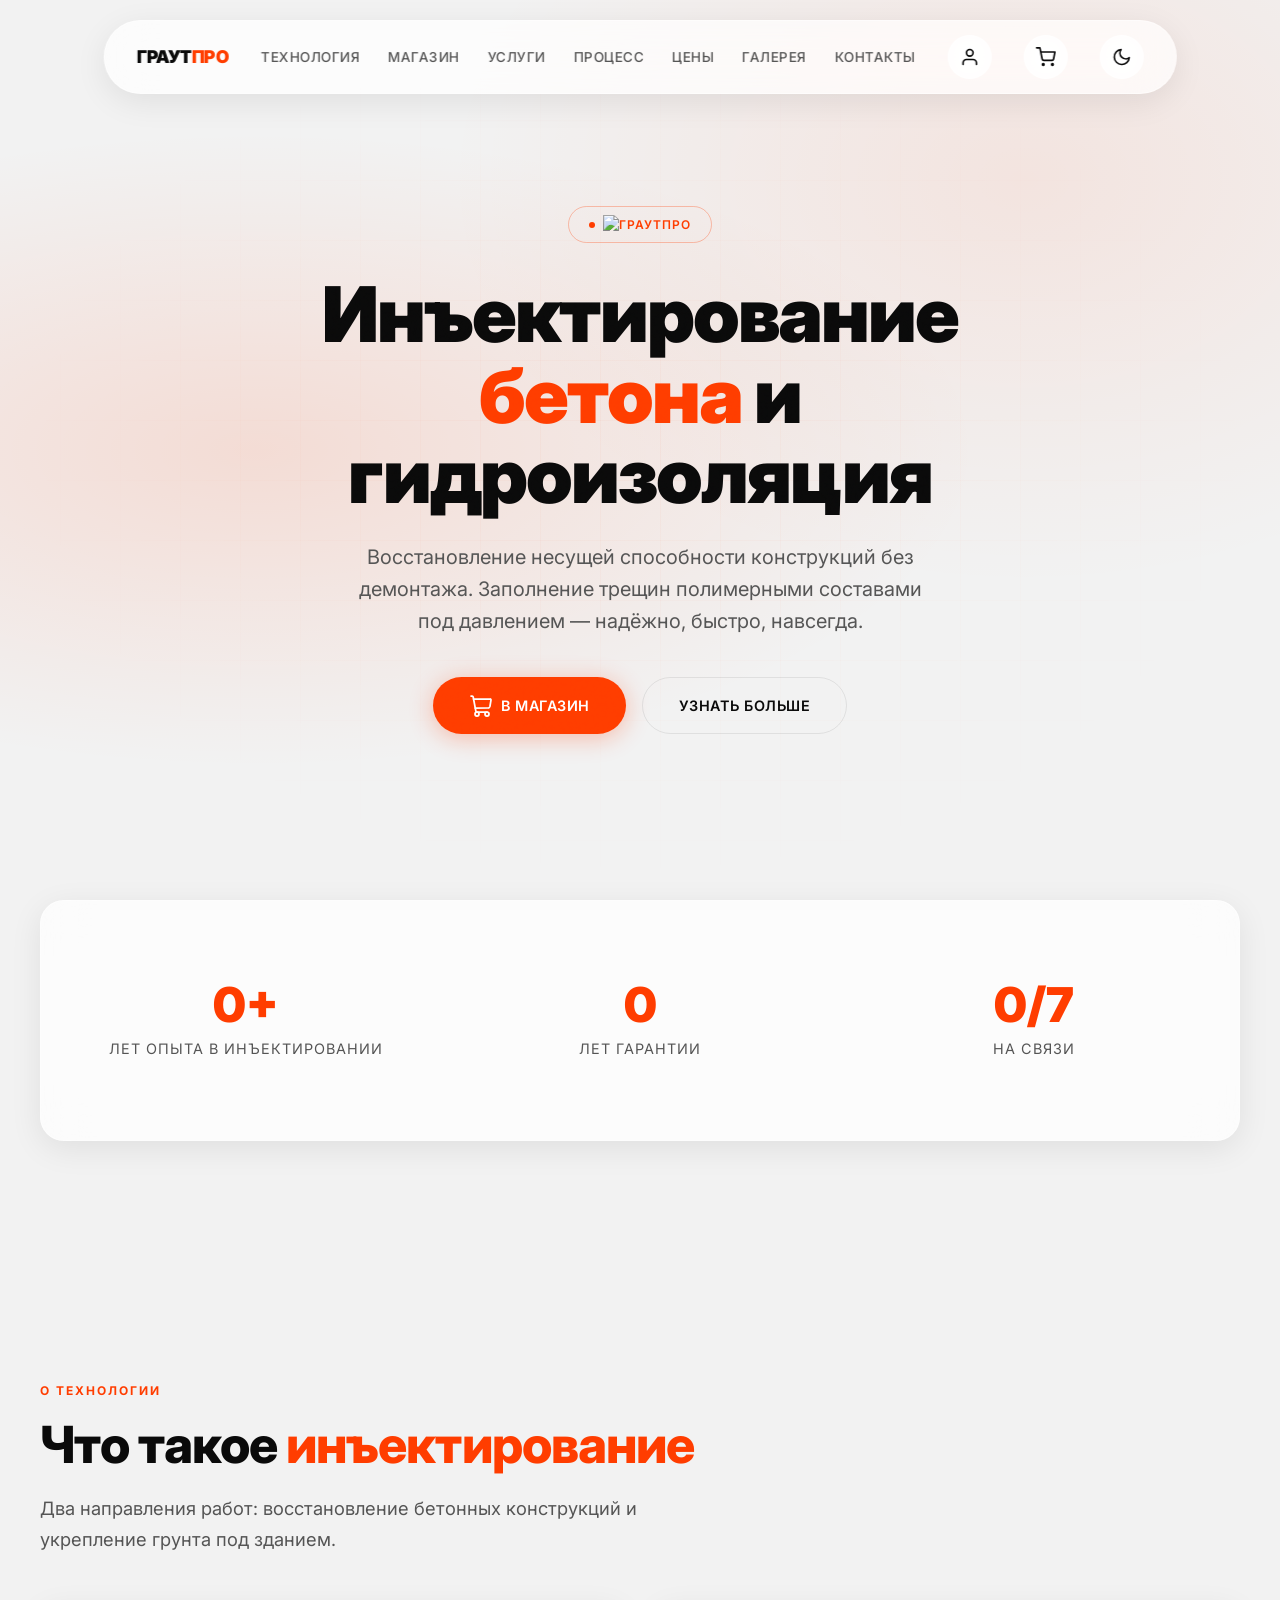
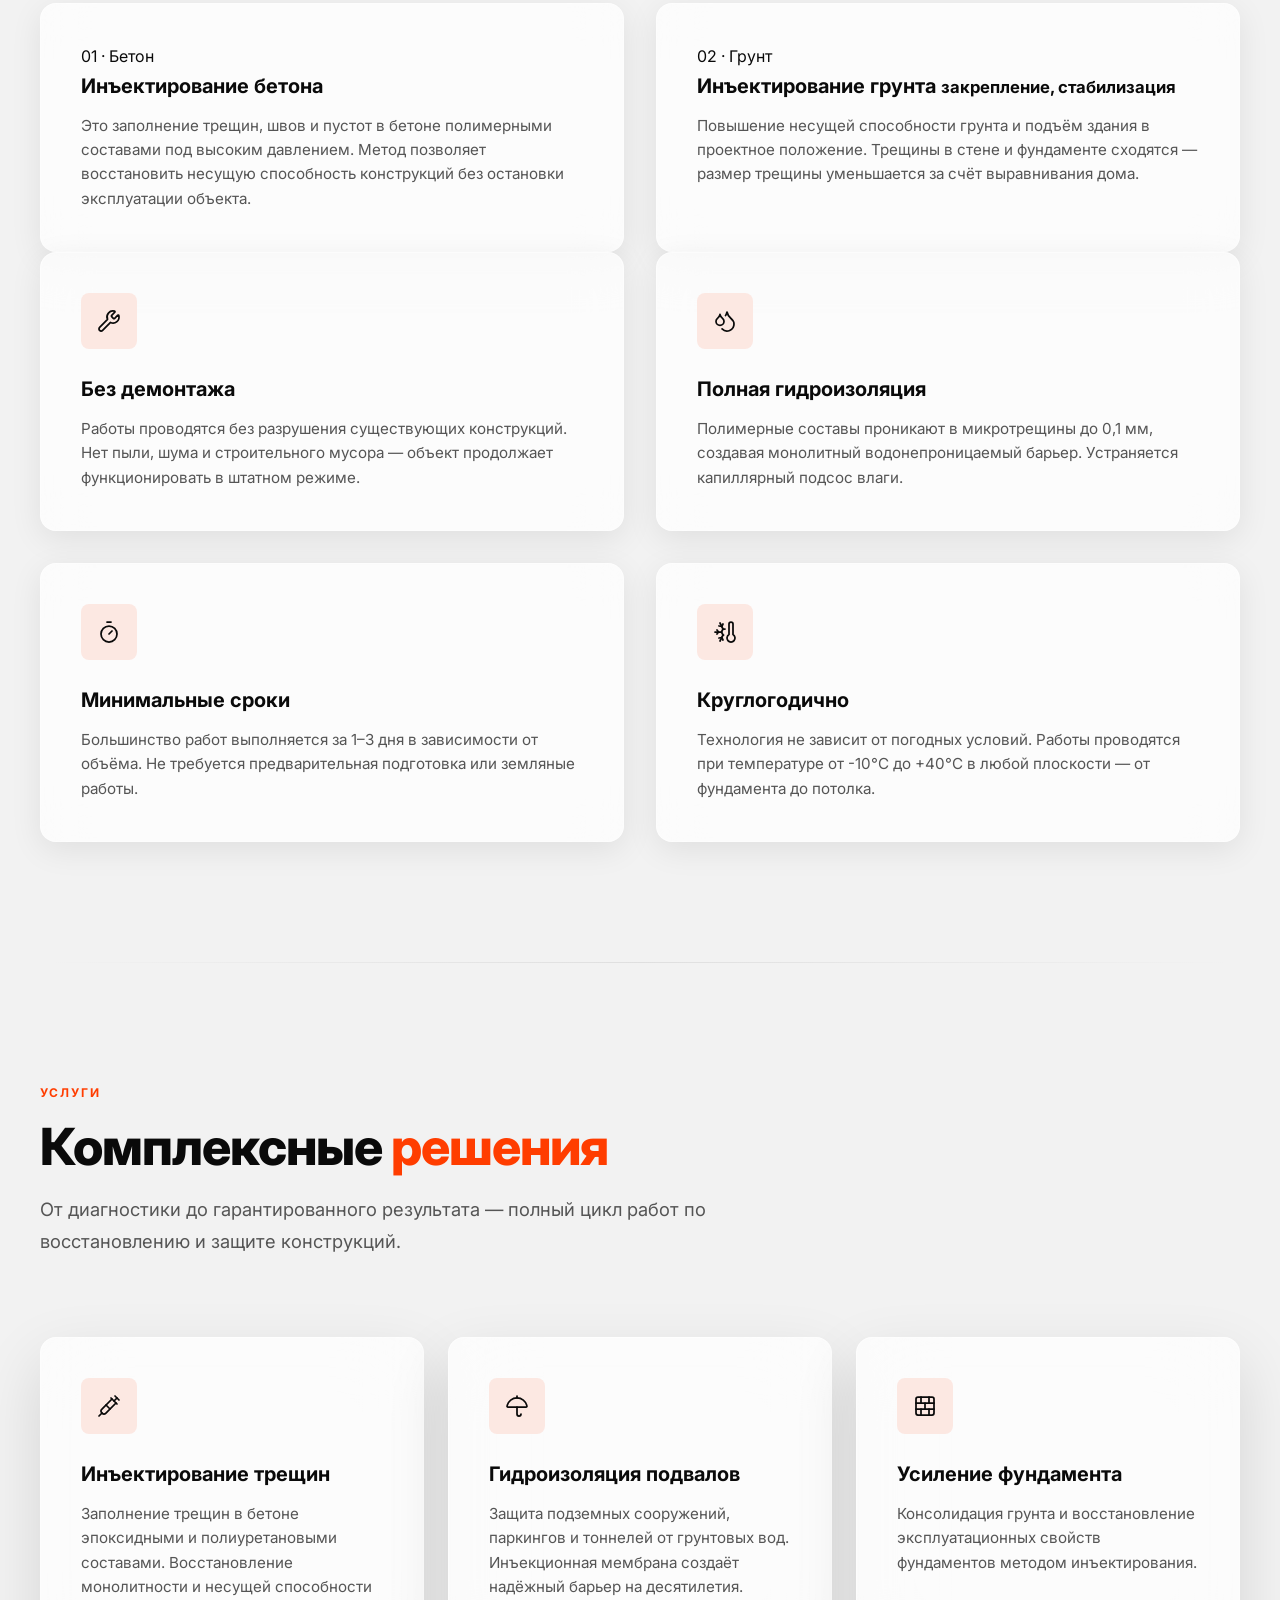
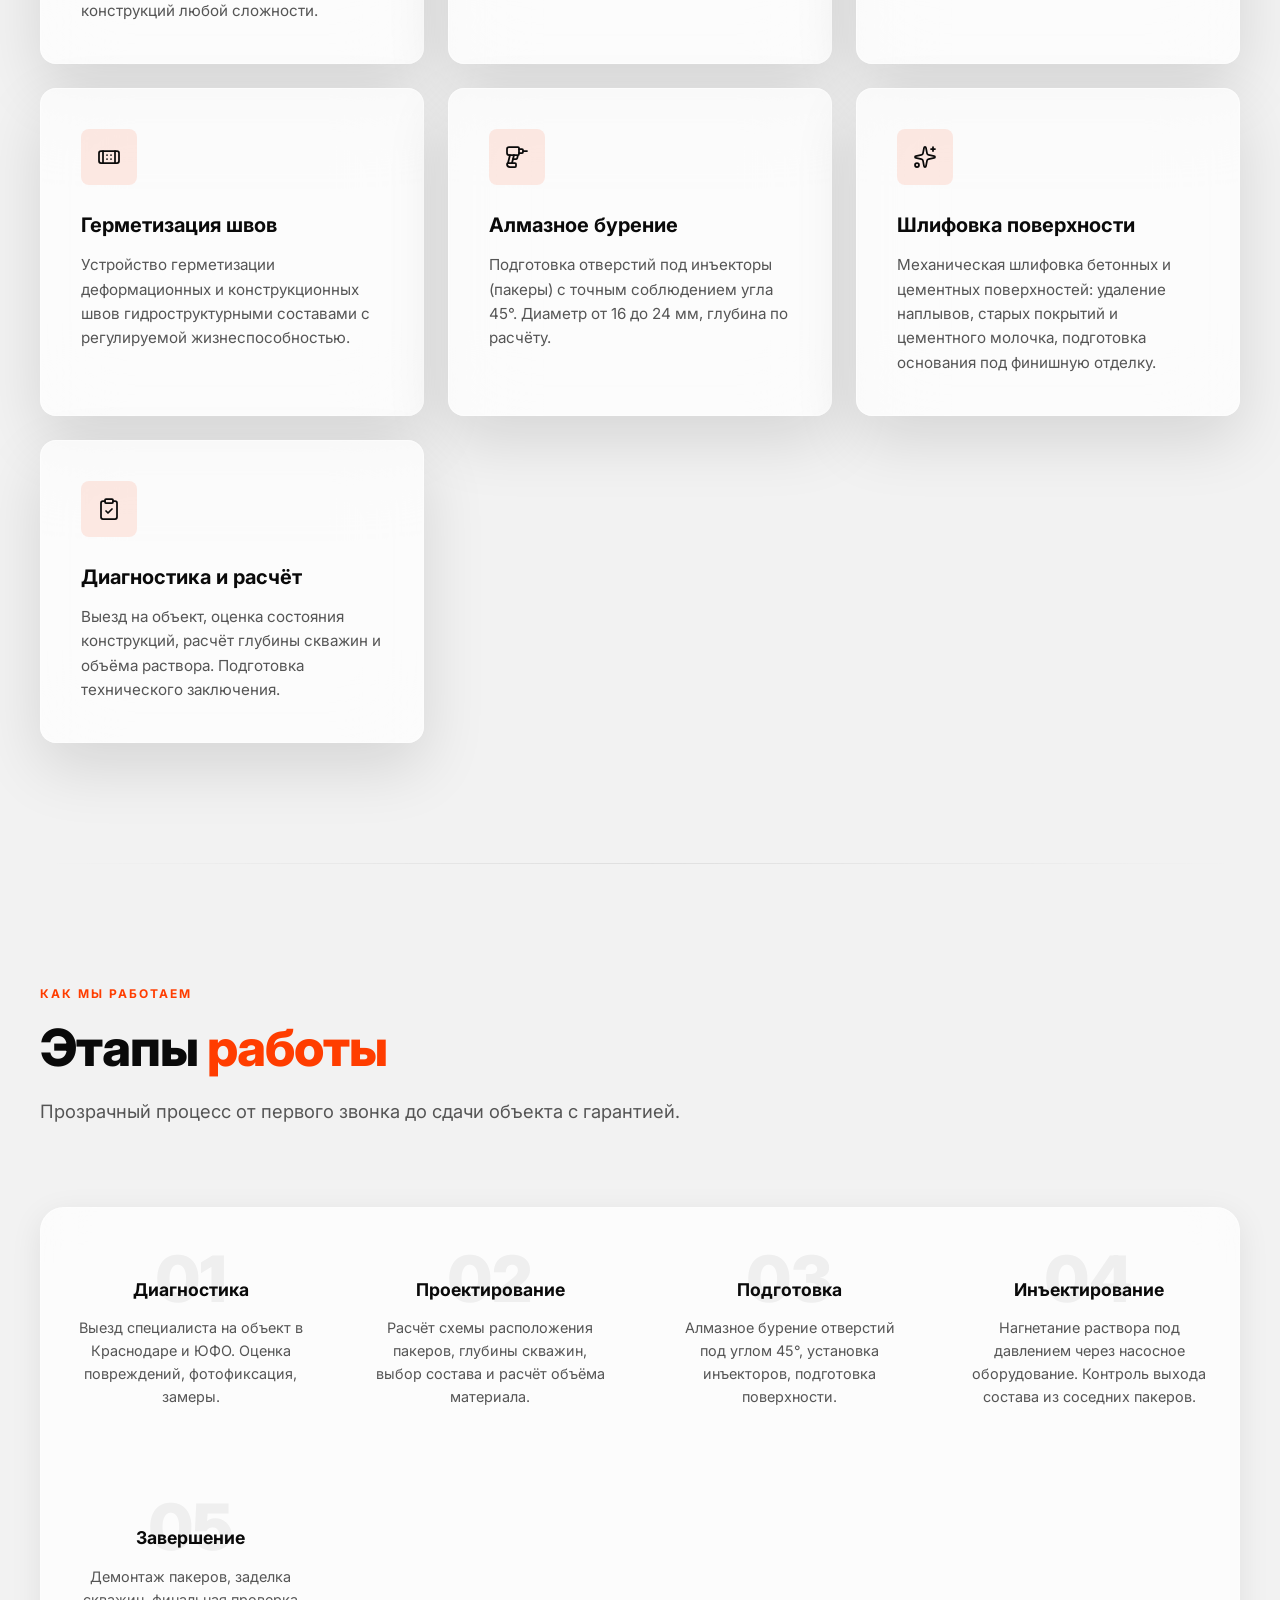
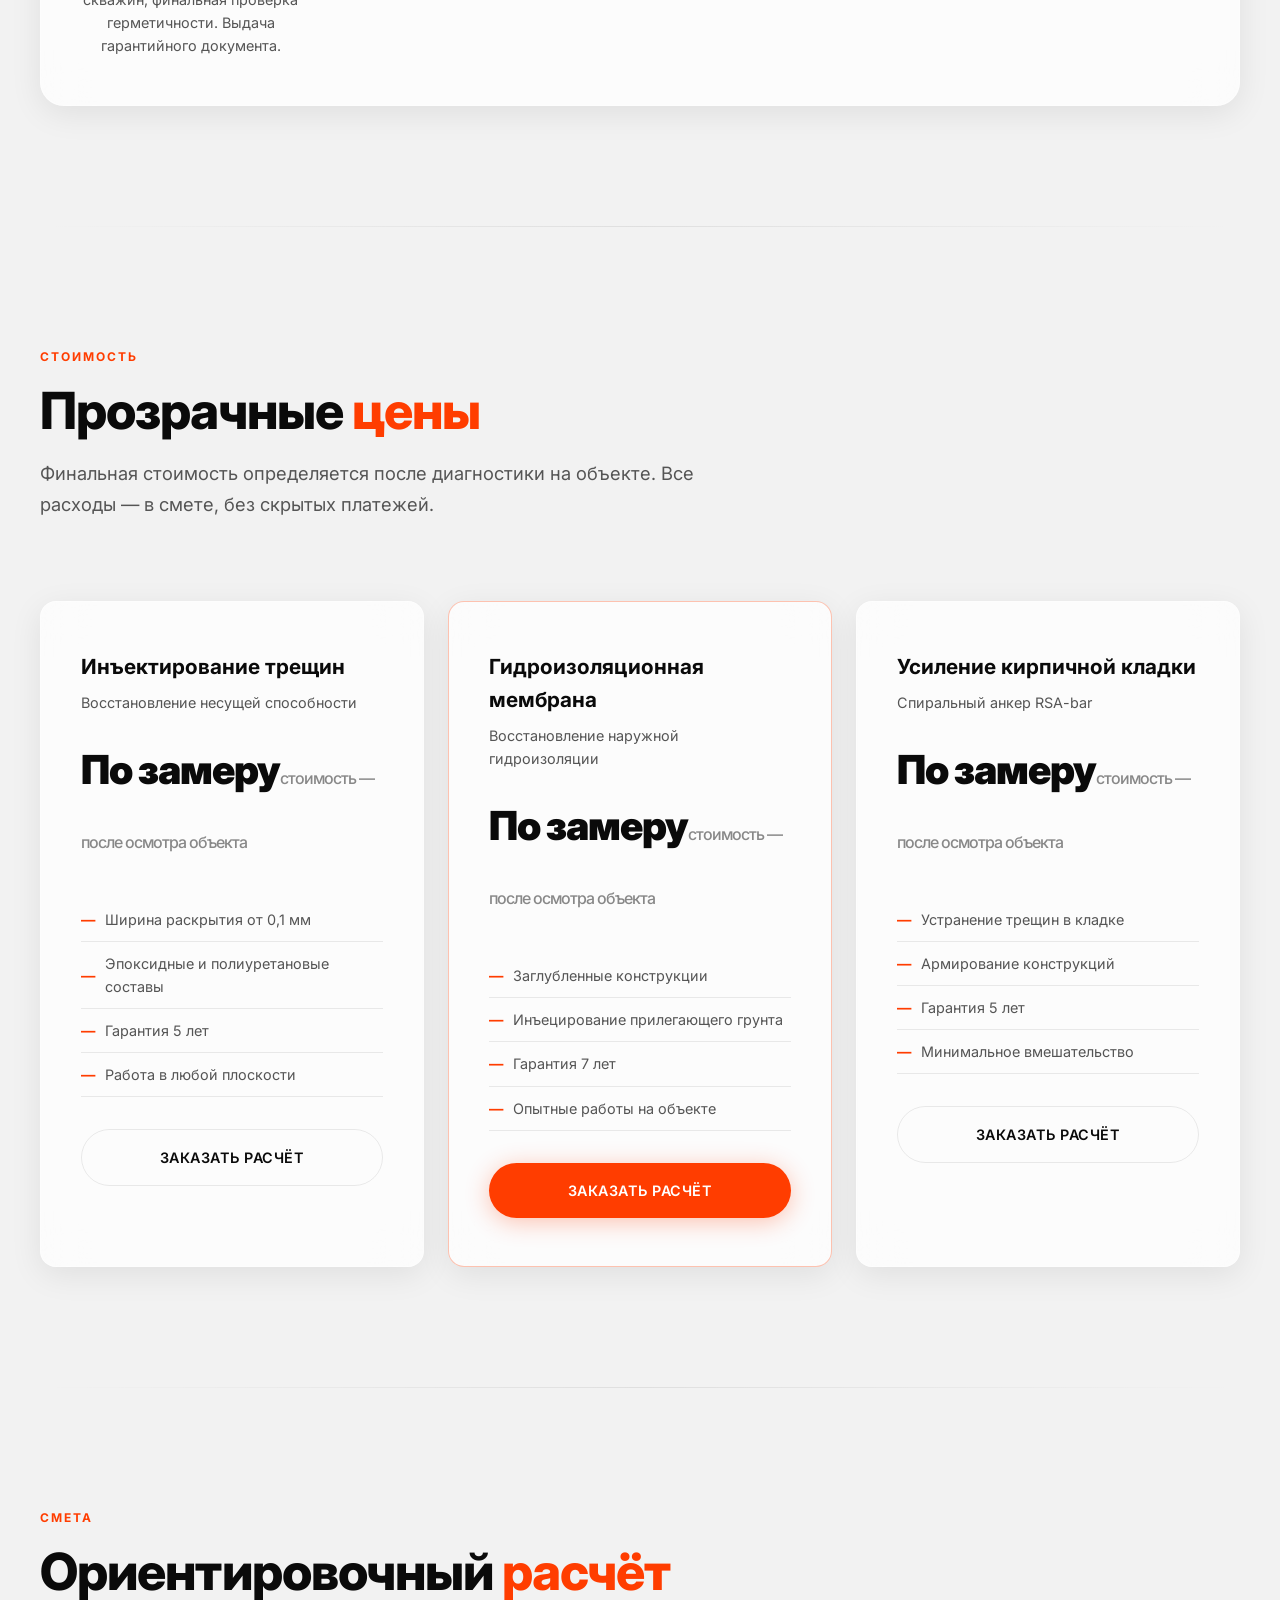
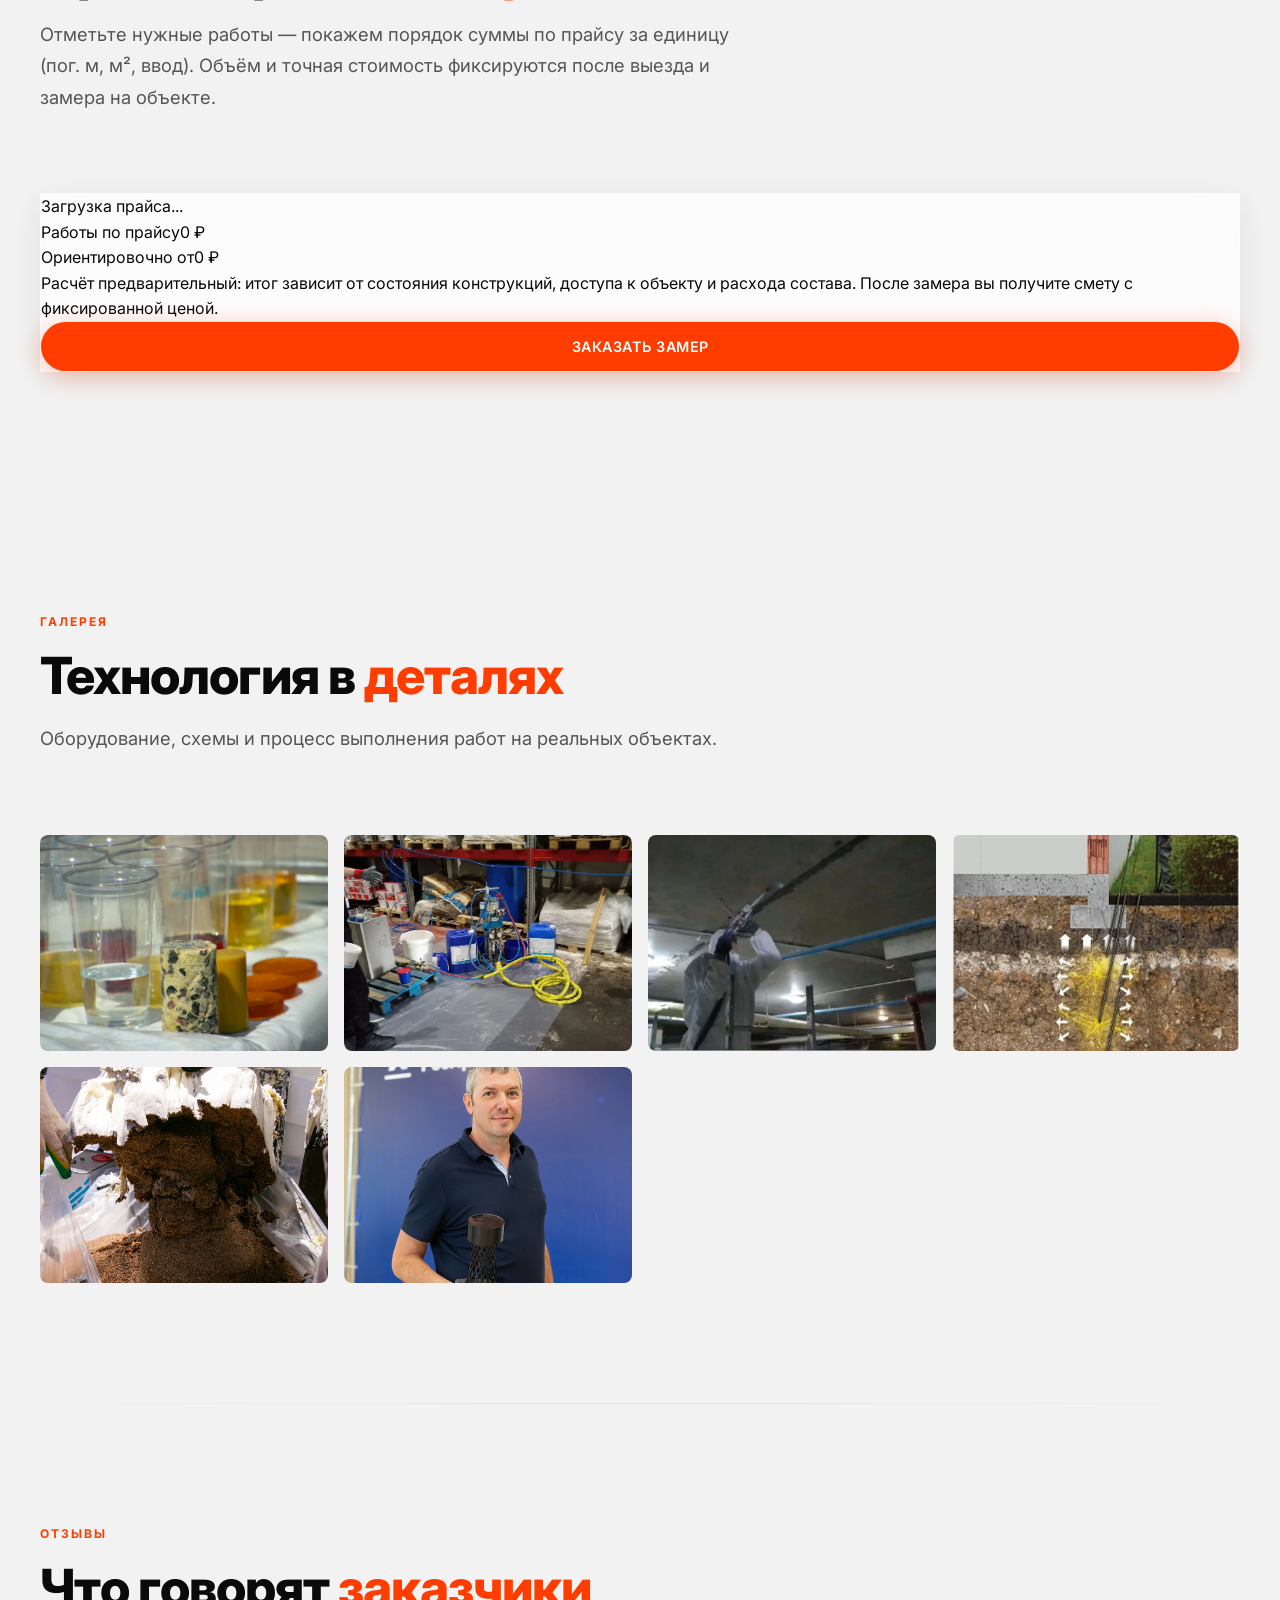
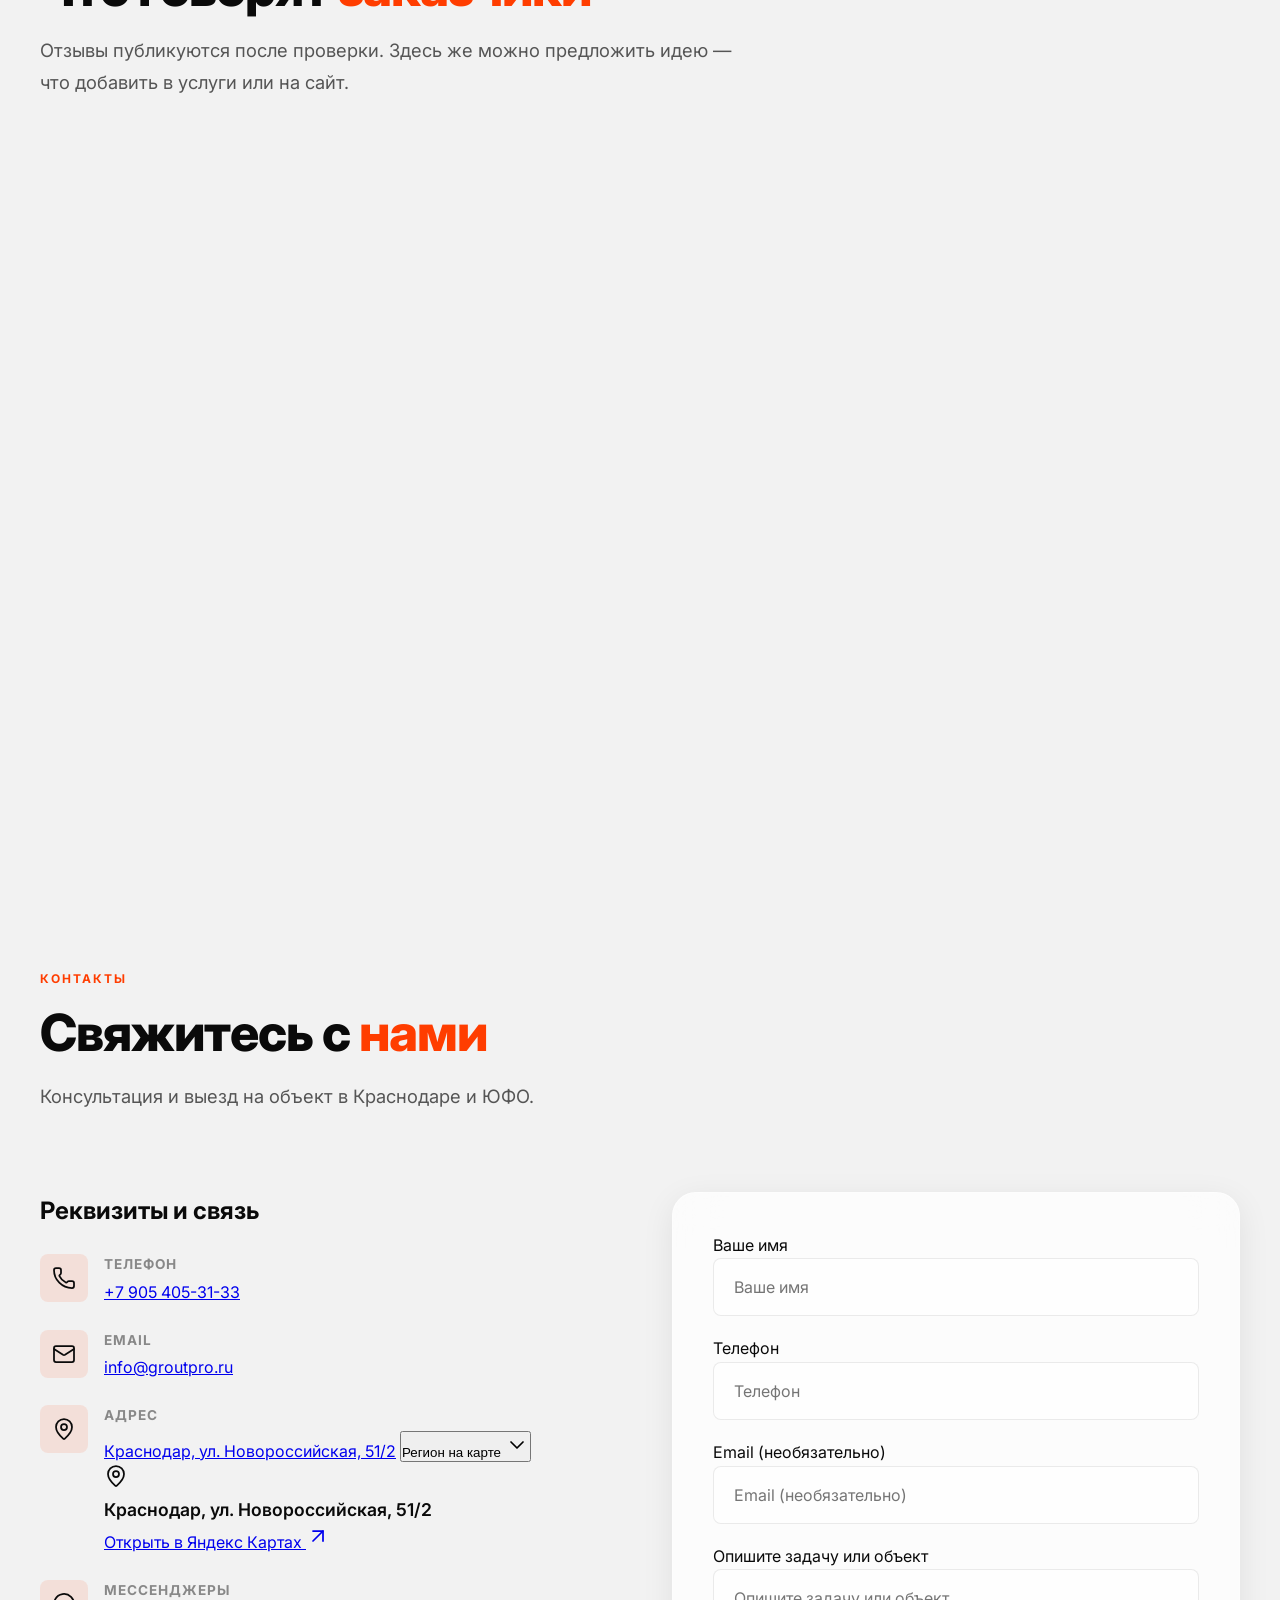
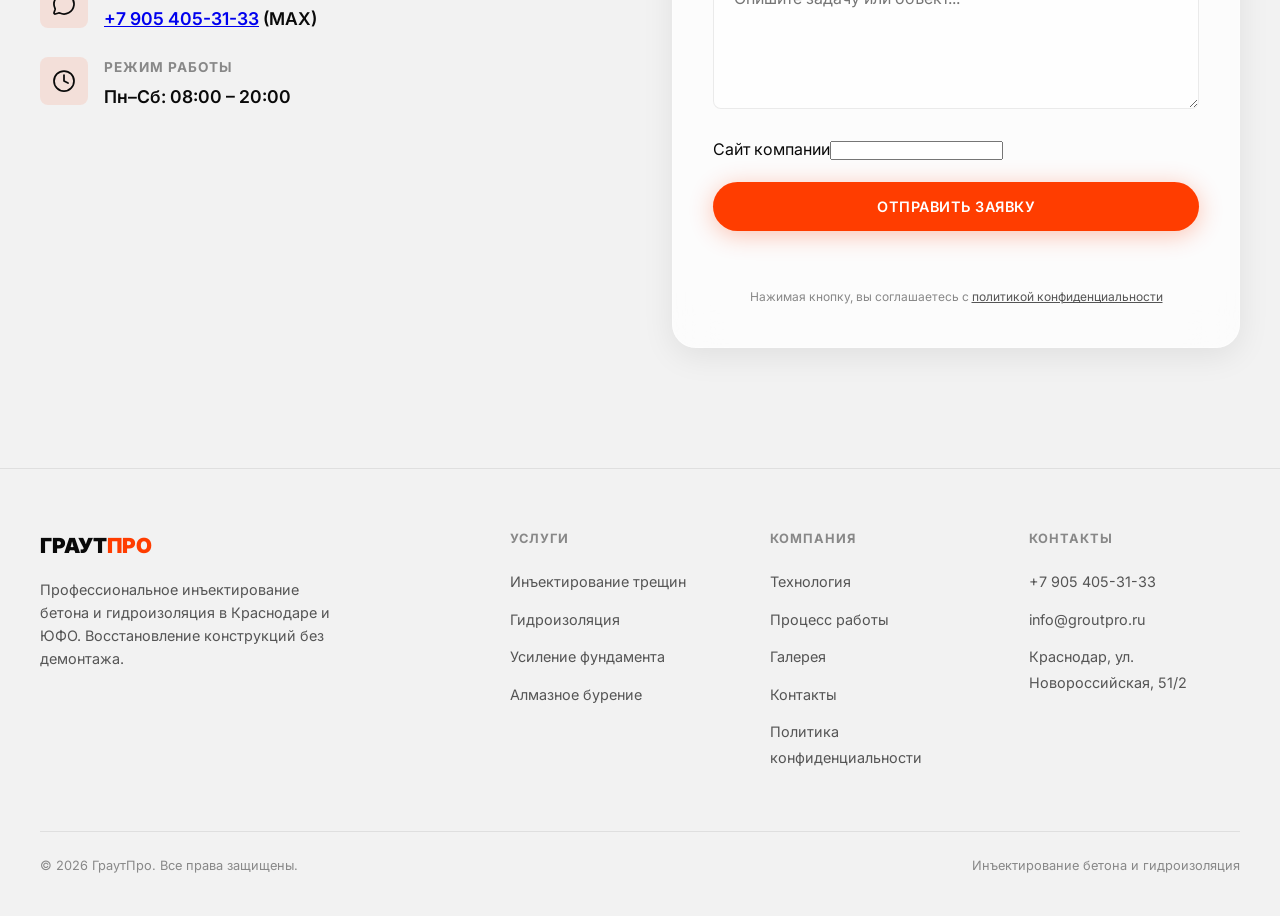
==== frontend/index.html @ 097bfa38 "Head публичных страниц: шрифт через <link>, theme-color, canonical товара - Google Fonts: вместо @im" ====
<!DOCTYPE html>
<html lang="ru" data-theme="light">

<head>
  <meta charset="UTF-8">
  <meta name="darkreader-lock">
  <script>try { document.documentElement.setAttribute('data-theme', localStorage.getItem('groutpro-theme') || (matchMedia('(prefers-color-scheme: dark)').matches ? 'dark' : 'light')) } catch (e) { }</script>
  <meta name="viewport" content="width=device-width, initial-scale=1.0">
  <title>ГраутПро — Инъектирование бетона и гидроизоляция в Краснодаре</title>
  <meta name="description"
    content="Профессиональное инъектирование трещин, гидроизоляция и восстановление бетонных конструкций в Краснодаре и ЮФО.">
  <link rel="preconnect" href="https://fonts.googleapis.com">
  <link rel="preconnect" href="https://fonts.gstatic.com" crossorigin>
  <link rel="stylesheet" href="https://fonts.googleapis.com/css2?family=Inter:wght@400;500;600;700;800;900&display=swap">
  <link rel="canonical" href="https://serious-company.ru/">
  <link rel="icon" href="/favicon.svg" type="image/svg+xml">
  <meta name="theme-color" content="#F2F2F2" media="(prefers-color-scheme: light)">
  <meta name="theme-color" content="#050505" media="(prefers-color-scheme: dark)">
  <meta property="og:type" content="website">
  <meta property="og:site_name" content="ГраутПро">
  <meta property="og:locale" content="ru_RU">
  <meta property="og:title" content="ГраутПро — инъектирование бетона и гидроизоляция">
  <meta property="og:description" content="Инъектирование бетона, гидроизоляция и стабилизация грунта в Краснодаре и ЮФО.">
  <meta property="og:url" content="https://serious-company.ru/">
  <meta property="og:image" content="https://serious-company.ru/images/gallery-soil-diagram.jpg">
  <meta name="twitter:card" content="summary_large_image">
  <meta name="twitter:title" content="ГраутПро — инъектирование бетона и гидроизоляция">
  <meta name="twitter:description" content="Инъектирование бетона, гидроизоляция и стабилизация грунта в Краснодаре и ЮФО.">
  <meta name="twitter:image" content="https://serious-company.ru/images/gallery-soil-diagram.jpg">
  <link rel="stylesheet" href="/css/style.css">
  <!-- Icons: Lucide (ISC License) https://lucide.dev -->
  <script type="application/ld+json">
  {
    "@context": "https://schema.org",
    "@type": "LocalBusiness",
    "name": "ГраутПро",
    "description": "Инъектирование бетона, гидроизоляция и стабилизация (закрепление) грунта. Восстановление конструкций без демонтажа.",
    "url": "https://serious-company.ru",
    "telephone": "+79054053133",
    "address": {
      "@type": "PostalAddress",
      "addressLocality": "Краснодар",
      "streetAddress": "улица Новороссийская, 51/2",
      "addressCountry": "RU"
    },
    "image": "https://serious-company.ru/images/gallery-soil-diagram.webp",
    "areaServed": [{ "@type": "AdministrativeArea", "name": "Южный федеральный округ" }, { "@type": "City", "name": "Краснодар" }],
    "knowsAbout": ["инъектирование бетона", "гидроизоляция", "стабилизация грунта", "усиление фундамента"]
  }
  </script>
</head>

<body>

  <!-- Navigation -->
  <nav class="nav glass">
    <a href="/" class="nav-logo">
      Граут<span>Про</span>
    </a>
    <ul class="nav-links">
      <li><a href="/#about">Технология</a></li>
      <li><a href="/shop">Магазин</a></li>
      <li><a href="/#services">Услуги</a></li>
      <li><a href="/#process">Процесс</a></li>
      <li><a href="/#pricing">Цены</a></li>
      <li><a href="/#gallery">Галерея</a></li>
      <li><a href="/#contact">Контакты</a></li>
    </ul>
    <a href="/account" class="theme-toggle nav-account-link" aria-label="Профиль">
      <svg width="20" height="20" viewBox="0 0 24 24" fill="none" stroke="currentColor" stroke-width="2"
        stroke-linecap="round" stroke-linejoin="round">
        <path d="M20 21v-2a4 4 0 0 0-4-4H8a4 4 0 0 0-4 4v2" />
        <circle cx="12" cy="7" r="4" />
      </svg>
    </a>
    <a href="/cart" class="theme-toggle nav-cart-link" aria-label="Корзина">
      <svg width="20" height="20" viewBox="0 0 24 24" fill="none" stroke="currentColor" stroke-width="2"
        stroke-linecap="round" stroke-linejoin="round">
        <circle cx="9" cy="21" r="1" />
        <circle cx="20" cy="21" r="1" />
        <path d="M1 1h4l2.68 13.39a2 2 0 0 0 2 1.61h9.72a2 2 0 0 0 2-1.61L23 6H6" />
      </svg>
    </a>
    <button class="theme-toggle" id="themeToggle" aria-label="Переключить тему">
      <svg width="20" height="20" viewBox="0 0 24 24" fill="none" stroke="currentColor" stroke-width="2"
        stroke-linecap="round" stroke-linejoin="round">
        <path d="M21 12.79A9 9 0 1 1 11.21 3 7 7 0 0 0 21 12.79z" />
      </svg>
    </button>
    <div class="menu-btn" id="menuBtn">
      <span></span><span></span><span></span>
    </div>
  </nav>

  <!-- Mobile Menu -->
  <div class="mobile-menu" id="mobileMenu">
    <a href="#about">Технология</a>
    <a href="/shop">Магазин</a>
    <a href="#services">Услуги</a>
    <a href="#process">Процесс</a>
    <a href="#pricing">Цены</a>
    <a href="#gallery">Галерея</a>
    <a href="#reviews">Отзывы</a>
    <a href="#contact">Контакты</a>
    <a href="/account">Профиль</a>
    <a href="/cart"><svg class="icon icon-inline" aria-hidden="true" focusable="false"
        xmlns="http://www.w3.org/2000/svg" width="24" height="24" viewBox="0 0 24 24" fill="none" stroke="currentColor"
        stroke-width="1.75" stroke-linecap="round" stroke-linejoin="round">
        <path d="m2.05 2.05 1.099-.028a1 1 0 0 1 1.008.815l2.69 14.347A1 1 0 0 0 7.83 18H18" />
        <path d="M4.563 5h16.435a1 1 0 0 1 .981 1.204l-1.026 6.226A2 2 0 0 1 18.962 14H6.25" />
        <circle cx="18" cy="20" r="2" />
        <circle cx="8" cy="20" r="2" />
      </svg>Корзина</a>
  </div>

  <!-- Hero -->
  <section class="hero">
    <div class="hero-bg"></div>
    <div class="hero-grid"></div>
    <div class="hero-content">
      <div class="hero-tag hero-tag--logo">
        <img src="/images/logo.webp" alt="ГраутПро" class="hero-tag-logo">
      </div>
      <h1>Инъектирование <span class="accent">бетона</span> и гидроизоляция</h1>
      <p>Восстановление несущей способности конструкций без демонтажа. Заполнение трещин полимерными составами под
        давлением — надёжно, быстро, навсегда.</p>
      <div class="hero-buttons">
        <a href="/shop" class="btn btn-primary"><svg class="icon icon-inline" aria-hidden="true" focusable="false"
            xmlns="http://www.w3.org/2000/svg" width="24" height="24" viewBox="0 0 24 24" fill="none"
            stroke="currentColor" stroke-width="1.75" stroke-linecap="round" stroke-linejoin="round">
            <path d="m2.05 2.05 1.099-.028a1 1 0 0 1 1.008.815l2.69 14.347A1 1 0 0 0 7.83 18H18" />
            <path d="M4.563 5h16.435a1 1 0 0 1 .981 1.204l-1.026 6.226A2 2 0 0 1 18.962 14H6.25" />
            <circle cx="18" cy="20" r="2" />
            <circle cx="8" cy="20" r="2" />
          </svg>В магазин</a>
        <a href="#about" class="btn btn-secondary">Узнать больше</a>
      </div>
    </div>
  </section>

  <!-- Stats -->
  <section class="section" style="padding-top: 0;">
    <div class="container">
      <div class="stats-grid glass" style="border-radius: 24px; padding: 48px 24px;">
        <div class="stat-item reveal">
          <div class="stat-number" data-count="5" data-suffix="+">0+</div>
          <div class="stat-label">лет опыта в инъектировании</div>
        </div>
        <div class="stat-item reveal">
          <div class="stat-number" data-count="5" data-suffix="">0</div>
          <div class="stat-label">лет гарантии</div>
        </div>
        <div class="stat-item reveal">
          <div class="stat-number" data-count="24" data-suffix="/7">0/7</div>
          <div class="stat-label">на связи</div>
        </div>
      </div>
    </div>
  </section>

  <!-- About -->
  <section class="section" id="about">
    <div class="container">
      <div class="section-header reveal" style="margin-bottom: 48px;">
        <div class="section-label">О технологии</div>
        <h2>Что такое <span style="color: var(--accent);">инъектирование</span></h2>
        <p class="lead">Два направления работ: восстановление бетонных конструкций и укрепление грунта под зданием.</p>
      </div>
      <div class="grid-2 tech-grid">
        <article class="card glass tech-card reveal">
          <div class="tech-card-tag">01 · Бетон</div>
          <h3>Инъектирование <span>бетона</span></h3>
          <p>Это заполнение трещин, швов и пустот в бетоне полимерными составами под высоким давлением. Метод позволяет
            восстановить несущую способность конструкций без остановки эксплуатации объекта.</p>
        </article>
        <article class="card glass tech-card reveal">
          <div class="tech-card-tag">02 · Грунт</div>
          <h3>Инъектирование <span>грунта</span> <small>закрепление, стабилизация</small></h3>
          <p>Повышение несущей способности грунта и подъём здания в проектное положение. Трещины в стене и фундаменте
            сходятся — размер трещины уменьшается за счёт выравнивания дома.</p>
        </article>
      </div>
      <div class="grid-2">
        <div class="card glass reveal">
          <div class="card-icon"><svg class="icon" aria-hidden="true" focusable="false"
              xmlns="http://www.w3.org/2000/svg" width="24" height="24" viewBox="0 0 24 24" fill="none"
              stroke="currentColor" stroke-width="1.75" stroke-linecap="round" stroke-linejoin="round">
              <path
                d="M14.7 6.3a1 1 0 0 0 0 1.4l1.6 1.6a1 1 0 0 0 1.4 0l3.106-3.105c.32-.322.863-.22.983.218a6 6 0 0 1-8.259 7.057l-7.91 7.91a1 1 0 0 1-2.999-3l7.91-7.91a6 6 0 0 1 7.057-8.259c.438.12.54.662.219.984z" />
            </svg></div>
          <h3>Без демонтажа</h3>
          <p>Работы проводятся без разрушения существующих конструкций. Нет пыли, шума и строительного мусора — объект
            продолжает функционировать в штатном режиме.</p>
        </div>
        <div class="card glass reveal">
          <div class="card-icon"><svg class="icon" aria-hidden="true" focusable="false"
              xmlns="http://www.w3.org/2000/svg" width="24" height="24" viewBox="0 0 24 24" fill="none"
              stroke="currentColor" stroke-width="1.75" stroke-linecap="round" stroke-linejoin="round">
              <path
                d="M7 16.3c2.2 0 4-1.83 4-4.05 0-1.16-.57-2.26-1.71-3.19S7.29 6.75 7 5.3c-.29 1.45-1.14 2.84-2.29 3.76S3 11.1 3 12.25c0 2.22 1.8 4.05 4 4.05z" />
              <path
                d="M12.56 6.6A10.97 10.97 0 0 0 14 3.02c.5 2.5 2 4.9 4 6.5s3 3.5 3 5.5a6.98 6.98 0 0 1-11.91 4.97" />
            </svg></div>
          <h3>Полная гидроизоляция</h3>
          <p>Полимерные составы проникают в микротрещины до 0,1 мм, создавая монолитный водонепроницаемый барьер.
            Устраняется капиллярный подсос влаги.</p>
        </div>
        <div class="card glass reveal">
          <div class="card-icon"><svg class="icon" aria-hidden="true" focusable="false"
              xmlns="http://www.w3.org/2000/svg" width="24" height="24" viewBox="0 0 24 24" fill="none"
              stroke="currentColor" stroke-width="1.75" stroke-linecap="round" stroke-linejoin="round">
              <line x1="10" x2="14" y1="2" y2="2" />
              <line x1="12" x2="15" y1="14" y2="11" />
              <circle cx="12" cy="14" r="8" />
            </svg></div>
          <h3>Минимальные сроки</h3>
          <p>Большинство работ выполняется за 1–3 дня в зависимости от объёма. Не требуется предварительная подготовка
            или земляные работы.</p>
        </div>
        <div class="card glass reveal">
          <div class="card-icon"><svg class="icon" aria-hidden="true" focusable="false"
              xmlns="http://www.w3.org/2000/svg" width="24" height="24" viewBox="0 0 24 24" fill="none"
              stroke="currentColor" stroke-width="1.75" stroke-linecap="round" stroke-linejoin="round">
              <path d="m10 20-1.25-2.5L6 18" />
              <path d="M10 4 8.75 6.5 6 6" />
              <path d="M10.585 15H10" />
              <path d="M2 12h6.5L10 9" />
              <path d="M20 14.54a4 4 0 1 1-4 0V4a2 2 0 0 1 4 0z" />
              <path d="m4 10 1.5 2L4 14" />
              <path d="m7 21 3-6-1.5-3" />
              <path d="m7 3 3 6h2" />
            </svg></div>
          <h3>Круглогодично</h3>
          <p>Технология не зависит от погодных условий. Работы проводятся при температуре от -10°C до +40°C в любой
            плоскости — от фундамента до потолка.</p>
        </div>
      </div>
    </div>
  </section>

  <div class="divider"></div>

  <!-- Services -->
  <section class="section" id="services">
    <div class="container">
      <div class="section-header reveal">
        <div class="section-label">Услуги</div>
        <h2>Комплексные <span style="color: var(--accent);">решения</span></h2>
        <p class="lead">От диагностики до гарантированного результата — полный цикл работ по восстановлению и защите
          конструкций.</p>
      </div>
      <div class="grid-3">
        <div class="card glass-strong reveal">
          <div class="card-icon"><svg class="icon" aria-hidden="true" focusable="false"
              xmlns="http://www.w3.org/2000/svg" width="24" height="24" viewBox="0 0 24 24" fill="none"
              stroke="currentColor" stroke-width="1.75" stroke-linecap="round" stroke-linejoin="round">
              <path d="m18 2 4 4" />
              <path d="m17 7 3-3" />
              <path d="M19 9 8.7 19.3c-1 1-2.5 1-3.4 0l-.6-.6c-1-1-1-2.5 0-3.4L15 5" />
              <path d="m9 11 4 4" />
              <path d="m5 19-3 3" />
              <path d="m14 4 6 6" />
            </svg></div>
          <h3>Инъектирование трещин</h3>
          <p>Заполнение трещин в бетоне эпоксидными и полиуретановыми составами. Восстановление монолитности и несущей
            способности конструкций любой сложности.</p>
        </div>
        <div class="card glass-strong reveal">
          <div class="card-icon"><svg class="icon" aria-hidden="true" focusable="false"
              xmlns="http://www.w3.org/2000/svg" width="24" height="24" viewBox="0 0 24 24" fill="none"
              stroke="currentColor" stroke-width="1.75" stroke-linecap="round" stroke-linejoin="round">
              <path d="M12 13v7a2 2 0 0 0 4 0" />
              <path d="M12 2v2" />
              <path d="M20.992 13a1 1 0 0 0 .97-1.274 10.284 10.284 0 0 0-19.923 0A1 1 0 0 0 3 13z" />
            </svg></div>
          <h3>Гидроизоляция подвалов</h3>
          <p>Защита подземных сооружений, паркингов и тоннелей от грунтовых вод. Инъекционная мембрана создаёт надёжный
            барьер на десятилетия.</p>
        </div>
        <div class="card glass-strong reveal">
          <div class="card-icon"><svg class="icon" aria-hidden="true" focusable="false"
              xmlns="http://www.w3.org/2000/svg" width="24" height="24" viewBox="0 0 24 24" fill="none"
              stroke="currentColor" stroke-width="1.75" stroke-linecap="round" stroke-linejoin="round">
              <rect width="18" height="18" x="3" y="3" rx="2" />
              <path d="M12 9v6" />
              <path d="M16 15v6" />
              <path d="M16 3v6" />
              <path d="M3 15h18" />
              <path d="M3 9h18" />
              <path d="M8 15v6" />
              <path d="M8 3v6" />
            </svg></div>
          <h3>Усиление фундамента</h3>
          <p>Консолидация грунта и восстановление эксплуатационных свойств фундаментов методом инъектирования.</p>
        </div>
        <div class="card glass-strong reveal">
          <div class="card-icon"><svg class="icon" aria-hidden="true" focusable="false"
              xmlns="http://www.w3.org/2000/svg" width="24" height="24" viewBox="0 0 24 24" fill="none"
              stroke="currentColor" stroke-width="1.75" stroke-linecap="round" stroke-linejoin="round">
              <path d="M10 10.01h.01" />
              <path d="M10 14.01h.01" />
              <path d="M14 10.01h.01" />
              <path d="M14 14.01h.01" />
              <path d="M18 6v12" />
              <path d="M6 6v12" />
              <rect x="2" y="6" width="20" height="12" rx="2" />
            </svg></div>
          <h3>Герметизация швов</h3>
          <p>Устройство герметизации деформационных и конструкционных швов гидроструктурными составами с регулируемой
            жизнеспособностью.</p>
        </div>
        <div class="card glass-strong reveal">
          <div class="card-icon"><svg class="icon" aria-hidden="true" focusable="false"
              xmlns="http://www.w3.org/2000/svg" width="24" height="24" viewBox="0 0 24 24" fill="none"
              stroke="currentColor" stroke-width="1.75" stroke-linecap="round" stroke-linejoin="round">
              <path d="M10 18a1 1 0 0 1 1 1v2a1 1 0 0 1-1 1H5a3 3 0 0 1-3-3 1 1 0 0 1 1-1z" />
              <path
                d="M13 10H4a2 2 0 0 1-2-2V4a2 2 0 0 1 2-2h9a1 1 0 0 1 1 1v6a1 1 0 0 1-1 1l-.81 3.242a1 1 0 0 1-.97.758H8" />
              <path d="M14 4h3a1 1 0 0 1 1 1v2a1 1 0 0 1-1 1h-3" />
              <path d="M18 6h4" />
              <path d="m5 10-2 8" />
              <path d="m7 18 2-8" />
            </svg></div>
          <h3>Алмазное бурение</h3>
          <p>Подготовка отверстий под инъекторы (пакеры) с точным соблюдением угла 45°. Диаметр от 16 до 24 мм, глубина
            по расчёту.</p>
        </div>
        <div class="card glass-strong reveal">
          <div class="card-icon"><svg class="icon" aria-hidden="true" focusable="false"
              xmlns="http://www.w3.org/2000/svg" width="24" height="24" viewBox="0 0 24 24" fill="none"
              stroke="currentColor" stroke-width="1.75" stroke-linecap="round" stroke-linejoin="round">
              <path
                d="M11.017 2.814a1 1 0 0 1 1.966 0l1.051 5.558a2 2 0 0 0 1.594 1.594l5.558 1.051a1 1 0 0 1 0 1.966l-5.558 1.051a2 2 0 0 0-1.594 1.594l-1.051 5.558a1 1 0 0 1-1.966 0l-1.051-5.558a2 2 0 0 0-1.594-1.594l-5.558-1.051a1 1 0 0 1 0-1.966l5.558-1.051a2 2 0 0 0 1.594-1.594z" />
              <path d="M20 2v4" />
              <path d="M22 4h-4" />
              <circle cx="4" cy="20" r="2" />
            </svg></div>
          <h3>Шлифовка поверхности</h3>
          <p>Механическая шлифовка бетонных и цементных поверхностей: удаление наплывов, старых покрытий и цементного
            молочка, подготовка основания под финишную отделку.</p>
        </div>
        <div class="card glass-strong reveal">
          <div class="card-icon"><svg class="icon" aria-hidden="true" focusable="false"
              xmlns="http://www.w3.org/2000/svg" width="24" height="24" viewBox="0 0 24 24" fill="none"
              stroke="currentColor" stroke-width="1.75" stroke-linecap="round" stroke-linejoin="round">
              <rect width="8" height="4" x="8" y="2" rx="1" ry="1" />
              <path d="M16 4h2a2 2 0 0 1 2 2v14a2 2 0 0 1-2 2H6a2 2 0 0 1-2-2V6a2 2 0 0 1 2-2h2" />
              <path d="m9 14 2 2 4-4" />
            </svg></div>
          <h3>Диагностика и расчёт</h3>
          <p>Выезд на объект, оценка состояния конструкций, расчёт глубины скважин и объёма раствора. Подготовка
            технического заключения.</p>
        </div>
      </div>
    </div>
  </section>

  <div class="divider"></div>

  <!-- Process -->
  <section class="section" id="process">
    <div class="container">
      <div class="section-header reveal">
        <div class="section-label">Как мы работаем</div>
        <h2>Этапы <span style="color: var(--accent);">работы</span></h2>
        <p class="lead">Прозрачный процесс от первого звонка до сдачи объекта с гарантией.</p>
      </div>
      <div class="process-grid glass" style="border-radius: 24px;">
        <div class="process-step reveal">
          <h4>Диагностика</h4>
          <p>Выезд специалиста на объект в Краснодаре и ЮФО. Оценка повреждений, фотофиксация, замеры.
          </p>
        </div>
        <div class="process-step reveal">
          <h4>Проектирование</h4>
          <p>Расчёт схемы расположения пакеров, глубины скважин, выбор состава и расчёт объёма материала.</p>
        </div>
        <div class="process-step reveal">
          <h4>Подготовка</h4>
          <p>Алмазное бурение отверстий под углом 45°, установка инъекторов, подготовка поверхности.</p>
        </div>
        <div class="process-step reveal">
          <h4>Инъектирование</h4>
          <p>Нагнетание раствора под давлением через насосное оборудование. Контроль выхода состава из соседних пакеров.
          </p>
        </div>
        <div class="process-step reveal">
          <h4>Завершение</h4>
          <p>Демонтаж пакеров, заделка скважин, финальная проверка герметичности. Выдача гарантийного документа.</p>
        </div>
      </div>
    </div>
  </section>

  <div class="divider"></div>

  <!-- Pricing -->
  <section class="section" id="pricing">
    <div class="container">
      <div class="section-header reveal">
        <div class="section-label">Стоимость</div>
        <h2>Прозрачные <span style="color: var(--accent);">цены</span></h2>
        <p class="lead">Финальная стоимость определяется после диагностики на объекте. Все расходы — в смете, без
          скрытых платежей.</p>
      </div>
      <div class="pricing-grid">
        <div class="card glass pricing-card reveal">
          <h3>Инъектирование трещин</h3>
          <p style="color: var(--text-secondary); font-size: 0.9rem; margin-top: 8px;">Восстановление несущей
            способности</p>
          <div class="price price--quote">По замеру<span>стоимость — после осмотра объекта</span></div>
          <ul>
            <li>Ширина раскрытия от 0,1 мм</li>
            <li>Эпоксидные и полиуретановые составы</li>
            <li>Гарантия 5 лет</li>
            <li>Работа в любой плоскости</li>
          </ul>
          <a href="#contact" class="btn btn-secondary" style="width: 100%; justify-content: center;">Заказать расчёт</a>
        </div>
        <div class="card glass pricing-card featured reveal">
          <h3>Гидроизоляционная мембрана</h3>
          <p style="color: var(--text-secondary); font-size: 0.9rem; margin-top: 8px;">Восстановление наружной
            гидроизоляции</p>
          <div class="price price--quote">По замеру<span>стоимость — после осмотра объекта</span></div>
          <ul>
            <li>Заглубленные конструкции</li>
            <li>Инъецирование прилегающего грунта</li>
            <li>Гарантия 7 лет</li>
            <li>Опытные работы на объекте</li>
          </ul>
          <a href="#contact" class="btn btn-primary" style="width: 100%; justify-content: center;">Заказать расчёт</a>
        </div>
        <div class="card glass pricing-card reveal">
          <h3>Усиление кирпичной кладки</h3>
          <p style="color: var(--text-secondary); font-size: 0.9rem; margin-top: 8px;">Спиральный анкер RSA-bar</p>
          <div class="price price--quote">По замеру<span>стоимость — после осмотра объекта</span></div>
          <ul>
            <li>Устранение трещин в кладке</li>
            <li>Армирование конструкций</li>
            <li>Гарантия 5 лет</li>
            <li>Минимальное вмешательство</li>
          </ul>
          <a href="#contact" class="btn btn-secondary" style="width: 100%; justify-content: center;">Заказать расчёт</a>
        </div>
      </div>
    </div>
  </section>

  <div class="divider"></div>

  <!-- Gallery -->
  <section class="section" id="estimate">
    <div class="container">
      <div class="section-header reveal">
        <div class="section-label">Смета</div>
        <h2>Ориентировочный <span style="color: var(--accent);">расчёт</span></h2>
        <p class="lead">Отметьте нужные работы — покажем порядок суммы по прайсу за единицу (пог. м, м², ввод). Объём и точная стоимость фиксируются после выезда и замера на объекте.</p>
      </div>
      <div class="estimate-box glass reveal">
        <div id="estimate-items" class="estimate-items">Загрузка прайса...</div>
        <div class="estimate-summary">
          <div class="estimate-row"><span>Работы по прайсу</span><span id="estimate-works">0 ₽</span></div>
          <div class="estimate-row estimate-row--total"><span>Ориентировочно от</span><span id="estimate-total">0 ₽</span></div>
          <p class="estimate-note">Расчёт предварительный: итог зависит от состояния конструкций, доступа к объекту и расхода состава. После замера вы получите смету с фиксированной ценой.</p>
          <button type="button" class="btn btn-primary" id="estimate-request" style="width:100%;justify-content:center">Заказать замер</button>
          <form class="estimate-form" id="estimate-form" hidden>
            <p class="estimate-form-head">Заявка на замер <span id="estimate-chosen"></span></p>
            <div class="form-group">
              <label class="field-label" for="estimate-name">Ваше имя</label>
              <input type="text" id="estimate-name" placeholder="Ваше имя" required minlength="2" maxlength="120" autocomplete="name">
            </div>
            <div class="form-group">
              <label class="field-label" for="estimate-phone">Телефон</label>
              <input type="tel" id="estimate-phone" placeholder="Телефон для связи" required maxlength="32" autocomplete="tel">
            </div>
            <div class="form-group">
              <label class="field-label" for="estimate-email">Email (необязательно)</label>
              <input type="email" id="estimate-email" placeholder="Email — пришлём смету письмом" maxlength="254" autocomplete="email">
            </div>
            <div class="form-group">
              <label class="field-label" for="estimate-comment">Адрес объекта и детали</label>
              <textarea id="estimate-comment" placeholder="Адрес объекта, этаж, сроки, что беспокоит" maxlength="3000"></textarea>
            </div>
            <div class="hp-field" aria-hidden="true"><label>Сайт компании<input type="text" id="estimate-website" tabindex="-1" autocomplete="off"></label></div>
            <label class="consent-checkbox"><input type="checkbox" id="estimate-consent" required> Согласен с <a href="/privacy-policy">политикой конфиденциальности</a></label>
            <button type="submit" class="btn btn-primary" style="width:100%;justify-content:center">Отправить заявку на замер</button>
            <p class="contact-form-status" id="estimate-status" role="status" aria-live="polite"></p>
          </form>
        </div>
      </div>
    </div>
  </section>

  <section class="section" id="gallery">
    <div class="container">
      <div class="section-header reveal">
        <div class="section-label">Галерея</div>
        <h2>Технология в <span style="color: var(--accent);">деталях</span></h2>
        <p class="lead">Оборудование, схемы и процесс выполнения работ на реальных объектах.</p>
      </div>
      <div class="gallery-grid">
        <div class="gallery-item reveal">
          <img src="images/gallery-samples.webp" alt="Образцы материалов для инъектирования" loading="lazy">
        </div>
        <div class="gallery-item reveal">
          <img src="images/gallery-warehouse.webp" alt="Склад оборудования и материалов" loading="lazy">
        </div>
        <div class="gallery-item reveal">
          <img src="images/gallery-ceiling-work.webp" alt="Инъектирование трещины в перекрытии" loading="lazy">
        </div>
        <div class="gallery-item reveal">
          <img src="images/gallery-soil-diagram.webp" alt="Схема инъектирования и стабилизации грунта" loading="lazy">
        </div>
        <div class="gallery-item reveal">
          <img src="images/gallery-soil-binding.webp" alt="Показательный опыт: полимерный состав связывает песок в монолит" loading="lazy">
        </div>
        <div class="gallery-item reveal">
          <img src="images/gallery-conference.webp" alt="Отраслевая конференция РосПро 2026" loading="lazy">
        </div>
      </div>
    </div>
  </section>

  <div class="lightbox" id="lightbox" hidden>
    <button class="lightbox-close" id="lightbox-close" type="button" aria-label="Закрыть галерею"><svg class="icon"
        aria-hidden="true" focusable="false" xmlns="http://www.w3.org/2000/svg" width="24" height="24"
        viewBox="0 0 24 24" fill="none" stroke="currentColor" stroke-width="1.75" stroke-linecap="round"
        stroke-linejoin="round">
        <path d="M18 6 6 18" />
        <path d="m6 6 12 12" />
      </svg></button>
    <button class="lightbox-nav lightbox-prev" id="lightbox-prev" type="button" aria-label="Предыдущее фото">‹</button>
    <figure class="lightbox-figure">
      <img id="lightbox-image" src="" alt="">
      <figcaption id="lightbox-caption"></figcaption>
    </figure>
    <button class="lightbox-nav lightbox-next" id="lightbox-next" type="button" aria-label="Следующее фото">›</button>
    <div class="lightbox-counter" id="lightbox-counter"></div>
  </div>

  <div class="divider"></div>

  <!-- Contact -->
  <section class="section" id="reviews">
    <div class="container">
      <div class="section-header reveal">
        <div class="section-label">Отзывы</div>
        <h2>Что говорят <span style="color: var(--accent);">заказчики</span></h2>
        <p class="lead">Отзывы публикуются после проверки. Здесь же можно предложить идею — что добавить в услуги или на сайт.</p>
      </div>
      <div class="reviews-grid reveal" id="reviews-list"></div>
      <form class="review-form glass reveal" id="review-form">
        <div class="review-form-head">
          <h3>Оставить отзыв или предложение</h3>
          <div class="review-kind" role="radiogroup" aria-label="Тип сообщения">
            <label><input type="radio" name="review-kind" value="review" checked> Отзыв</label>
            <label><input type="radio" name="review-kind" value="suggestion"> Предложение</label>
          </div>
        </div>
        <div class="form-group">
          <label class="field-label" for="review-name">Ваше имя</label>
          <input type="text" id="review-name" placeholder="Ваше имя" required minlength="2" maxlength="120" autocomplete="name">
        </div>
        <div class="form-group" id="review-rating-group">
          <span class="review-rating-label">Оценка</span>
          <div class="review-rating" id="review-rating">
            <button type="button" class="review-star" data-value="1" aria-label="1 из 5">★</button>
            <button type="button" class="review-star" data-value="2" aria-label="2 из 5">★</button>
            <button type="button" class="review-star" data-value="3" aria-label="3 из 5">★</button>
            <button type="button" class="review-star" data-value="4" aria-label="4 из 5">★</button>
            <button type="button" class="review-star" data-value="5" aria-label="5 из 5">★</button>
          </div>
        </div>
        <div class="form-group">
          <label class="field-label" for="review-message">Текст</label>
          <textarea id="review-message" placeholder="Что понравилось, что стоит улучшить..." required minlength="5" maxlength="3000"></textarea>
        </div>
        <div class="form-group">
          <label class="field-label" for="review-contact">Телефон или email (необязательно)</label>
          <input type="text" id="review-contact" placeholder="Телефон или email — если нужен ответ" maxlength="254">
        </div>
        <div class="hp-field" aria-hidden="true"><label>Сайт компании<input type="text" id="review-website" tabindex="-1" autocomplete="off"></label></div>
        <label class="consent-checkbox"><input type="checkbox" id="review-consent" required> Согласен с <a href="/privacy-policy">политикой конфиденциальности</a></label>
        <button type="submit" class="btn btn-secondary" style="width:100%;justify-content:center">Отправить</button>
        <p class="contact-form-status" id="review-status" role="status" aria-live="polite"></p>
      </form>
    </div>
  </section>

  <section class="section" id="contact">
    <div class="container">
      <div class="section-header reveal">
        <div class="section-label">Контакты</div>
        <h2>Свяжитесь с <span style="color: var(--accent);">нами</span></h2>
        <p class="lead">Консультация и выезд на объект в Краснодаре и ЮФО.</p>
      </div>
      <div class="contact-grid">
        <div class="contact-info reveal">
          <h3>Реквизиты и связь</h3>
          <div class="contact-item">
            <div class="contact-item-icon"><svg class="icon" aria-hidden="true" focusable="false"
                xmlns="http://www.w3.org/2000/svg" width="24" height="24" viewBox="0 0 24 24" fill="none"
                stroke="currentColor" stroke-width="1.75" stroke-linecap="round" stroke-linejoin="round">
                <path
                  d="M13.832 16.568a1 1 0 0 0 1.213-.303l.355-.465A2 2 0 0 1 17 15h3a2 2 0 0 1 2 2v3a2 2 0 0 1-2 2A18 18 0 0 1 2 4a2 2 0 0 1 2-2h3a2 2 0 0 1 2 2v3a2 2 0 0 1-.8 1.6l-.468.351a1 1 0 0 0-.292 1.233 14 14 0 0 0 6.392 6.384" />
              </svg></div>
            <div>
              <h4>Телефон</h4>
              <a class="contact-link" id="contact-phone-link" href="tel:+79054053133">+7 905 405-31-33</a>
            </div>
          </div>
          <div class="contact-item">
            <div class="contact-item-icon"><svg class="icon" aria-hidden="true" focusable="false"
                xmlns="http://www.w3.org/2000/svg" width="24" height="24" viewBox="0 0 24 24" fill="none"
                stroke="currentColor" stroke-width="1.75" stroke-linecap="round" stroke-linejoin="round">
                <path d="m22 7-8.991 5.727a2 2 0 0 1-2.009 0L2 7" />
                <rect x="2" y="4" width="20" height="16" rx="2" />
              </svg></div>
            <div>
              <h4>Email</h4>
              <!-- TODO: Replace CONTACT_EMAIL with the verified business email before publishing. -->
              <a class="contact-link" id="contact-email-link" href="mailto:info@groutpro.ru">info@groutpro.ru</a>
            </div>
          </div>
          <div class="contact-item contact-item-address">
            <div class="contact-item-icon"><svg class="icon" aria-hidden="true" focusable="false"
                xmlns="http://www.w3.org/2000/svg" width="24" height="24" viewBox="0 0 24 24" fill="none"
                stroke="currentColor" stroke-width="1.75" stroke-linecap="round" stroke-linejoin="round">
                <path
                  d="M20 10c0 4.993-5.539 10.193-7.399 11.799a1 1 0 0 1-1.202 0C9.539 20.193 4 14.993 4 10a8 8 0 0 1 16 0" />
                <circle cx="12" cy="10" r="3" />
              </svg></div>
            <div>
              <h4>Адрес</h4>
              <a class="contact-link" id="contact-address-link" href="https://yandex.ru/maps/?text=%D0%9A%D1%80%D0%B0%D1%81%D0%BD%D0%BE%D0%B4%D0%B0%D1%80%2C%20%D1%83%D0%BB%D0%B8%D1%86%D0%B0%20%D0%9D%D0%BE%D0%B2%D0%BE%D1%80%D0%BE%D1%81%D1%81%D0%B8%D0%B9%D1%81%D0%BA%D0%B0%D1%8F%2C%2051%2F2" target="_blank"
                rel="noopener noreferrer">Краснодар, ул. Новороссийская, 51/2</a>
              <button class="region-toggle" id="region-toggle" type="button" aria-expanded="false"
                aria-controls="region-map">
                <span>Регион на карте</span>
                <span class="region-toggle-icon" aria-hidden="true"><svg class="icon" aria-hidden="true"
                    focusable="false" xmlns="http://www.w3.org/2000/svg" width="24" height="24" viewBox="0 0 24 24"
                    fill="none" stroke="currentColor" stroke-width="1.75" stroke-linecap="round"
                    stroke-linejoin="round">
                    <path d="m6 9 6 6 6-6" />
                  </svg></span>
              </button>
              <div class="region-map" id="region-map">
                <div class="map-placeholder" id="map-placeholder" role="status">
                  <svg class="icon" aria-hidden="true" focusable="false" xmlns="http://www.w3.org/2000/svg" width="24"
                    height="24" viewBox="0 0 24 24" fill="none" stroke="currentColor" stroke-width="1.75"
                    stroke-linecap="round" stroke-linejoin="round">
                    <path
                      d="M20 10c0 4.993-5.539 10.193-7.399 11.799a1 1 0 0 1-1.202 0C9.539 20.193 4 14.993 4 10a8 8 0 0 1 16 0" />
                    <circle cx="12" cy="10" r="3" />
                  </svg>
                  <p>Краснодар, ул. Новороссийская, 51/2</p>
                </div>
                <a class="map-external-link" id="contact-map-link" href="https://yandex.ru/maps/?text=%D0%9A%D1%80%D0%B0%D1%81%D0%BD%D0%BE%D0%B4%D0%B0%D1%80%2C%20%D1%83%D0%BB%D0%B8%D1%86%D0%B0%20%D0%9D%D0%BE%D0%B2%D0%BE%D1%80%D0%BE%D1%81%D1%81%D0%B8%D0%B9%D1%81%D0%BA%D0%B0%D1%8F%2C%2051%2F2" target="_blank"
                  rel="noopener noreferrer">Открыть в Яндекс Картах <svg class="icon" aria-hidden="true"
                    focusable="false" xmlns="http://www.w3.org/2000/svg" width="24" height="24" viewBox="0 0 24 24"
                    fill="none" stroke="currentColor" stroke-width="1.75" stroke-linecap="round"
                    stroke-linejoin="round">
                    <path d="M7 7h10v10" />
                    <path d="M7 17 17 7" />
                  </svg></a>
              </div>
            </div>
          </div>
          <div class="contact-item">
            <div class="contact-item-icon"><svg class="icon" aria-hidden="true" focusable="false"
                xmlns="http://www.w3.org/2000/svg" width="24" height="24" viewBox="0 0 24 24" fill="none"
                stroke="currentColor" stroke-width="1.75" stroke-linecap="round" stroke-linejoin="round">
                <path
                  d="M2.992 16.342a2 2 0 0 1 .094 1.167l-1.065 3.29a1 1 0 0 0 1.236 1.168l3.413-.998a2 2 0 0 1 1.099.092 10 10 0 1 0-4.777-4.719" />
              </svg></div>
            <div>
              <h4>Мессенджеры</h4>
              <p><a class="contact-link" href="tel:+79054053133">+7 905 405-31-33</a> (МАХ)</p>
            </div>
          </div>
          <div class="contact-item">
            <div class="contact-item-icon"><svg class="icon" aria-hidden="true" focusable="false"
                xmlns="http://www.w3.org/2000/svg" width="24" height="24" viewBox="0 0 24 24" fill="none"
                stroke="currentColor" stroke-width="1.75" stroke-linecap="round" stroke-linejoin="round">
                <circle cx="12" cy="12" r="10" />
                <path d="M12 6v6l4 2" />
              </svg></div>
            <div>
              <h4>Режим работы</h4>
              <p>Пн–Сб: 08:00 – 20:00</p>
            </div>
          </div>
        </div>
        <div class="reveal">
          <form class="contact-form glass" id="contact-form" style="padding: 40px; border-radius: 24px;" novalidate>
            <div class="form-group">
              <label class="field-label" for="contact-name">Ваше имя</label><input type="text" id="contact-name" placeholder="Ваше имя" required minlength="2" maxlength="120"
                autocomplete="name">
            </div>
            <div class="form-group">
              <label class="field-label" for="contact-phone">Телефон</label><input type="tel" id="contact-phone" placeholder="Телефон" required maxlength="32" autocomplete="tel">
            </div>
            <div class="form-group">
              <label class="field-label" for="contact-email">Email (необязательно)</label><input type="email" id="contact-email" placeholder="Email (необязательно)" maxlength="254"
                autocomplete="email">
            </div>
            <div class="form-group">
              <label class="field-label" for="contact-message">Опишите задачу или объект</label><textarea id="contact-message" placeholder="Опишите задачу или объект..." maxlength="3000"></textarea>
            </div>
            <div class="hp-field" aria-hidden="true"><label>Сайт компании<input type="text" id="contact-website"
                  tabindex="-1" autocomplete="off"></label></div>
            <button type="submit" class="btn btn-primary" style="width: 100%; justify-content: center;">Отправить
              заявку</button>
            <p class="contact-form-status" id="contact-form-status" role="status" aria-live="polite"></p>
            <p style="font-size: 0.75rem; color: var(--muted); text-align: center; margin-top: 16px;">Нажимая кнопку, вы
              соглашаетесь с <a href="/privacy-policy"
                style="color:var(--text-secondary);text-decoration:underline">политикой конфиденциальности</a></p>
          </form>
        </div>
      </div>
    </div>
  </section>

  <!-- Footer -->
  <footer class="footer">
    <div class="footer-grid">
      <div>
        <div class="footer-brand">Граут<span>Про</span></div>
        <p class="footer-desc">Профессиональное инъектирование бетона и гидроизоляция в Краснодаре и ЮФО.
          Восстановление конструкций без демонтажа.</p>
      </div>
      <div>
        <h4>Услуги</h4>
        <ul class="footer-links">
          <li><a href="#services">Инъектирование трещин</a></li>
          <li><a href="#services">Гидроизоляция</a></li>
          <li><a href="#services">Усиление фундамента</a></li>
          <li><a href="#services">Алмазное бурение</a></li>
        </ul>
      </div>
      <div>
        <h4>Компания</h4>
        <ul class="footer-links">
          <li><a href="#about">Технология</a></li>
          <li><a href="#process">Процесс работы</a></li>
          <li><a href="#gallery">Галерея</a></li>
          <li><a href="#contact">Контакты</a></li>
          <li><a href="/privacy-policy">Политика конфиденциальности</a></li>
        </ul>
      </div>
      <div>
        <h4>Контакты</h4>
        <ul class="footer-links">
          <li><a href="tel:+79054053133">+7 905 405-31-33</a></li>
          <li><a href="mailto:info@groutpro.ru">info@groutpro.ru</a></li>
          <li><a href="/#contact">Краснодар, ул. Новороссийская, 51/2</a></li>
        </ul>
      </div>
    </div>
    <div class="footer-bottom">
      <span>© 2026 ГраутПро. Все права защищены.</span>
      <span>Инъектирование бетона и гидроизоляция</span>
    </div>
  </footer>

  <script src="/js/main.js"></script>
</body>

</html>
---- css/style.css ----
@import url('https://fonts.googleapis.com/css2?family=Inter:wght@300;400;500;600;700;800;900&display=swap');

:root {
  --font: 'Inter', -apple-system, BlinkMacSystemFont, sans-serif;
  --transition: 0.4s cubic-bezier(0.16, 1, 0.3, 1);
  --radius: 16px;
  --radius-sm: 8px;
}

[data-theme="light"] {
  --bg: #F2F2F2;
  --surface: rgba(255, 255, 255, 0.72);
  --surface-solid: #FFFFFF;
  --text: #0A0A0A;
  --text-secondary: #555555;
  --muted: #888888;
  --accent: #FF3D00;
  --accent-hover: #E63600;
  --border: rgba(0, 0, 0, 0.08);
  --border-glass: rgba(255, 255, 255, 0.5);
  --shadow: 0 8px 32px rgba(0, 0, 0, 0.08);
  --shadow-lg: 0 24px 64px rgba(0, 0, 0, 0.12);
  --hero-overlay: rgba(255, 255, 255, 0.85);
  --noise-opacity: 0.03;
}

[data-theme="dark"] {
  --bg: #050505;
  --surface: rgba(20, 20, 20, 0.65);
  --surface-solid: #111111;
  --text: #F0F0F0;
  --text-secondary: #AAAAAA;
  --muted: #666666;
  --accent: #FF3D00;
  --accent-hover: #FF5722;
  --border: rgba(255, 255, 255, 0.06);
  --border-glass: rgba(255, 255, 255, 0.08);
  --shadow: 0 8px 32px rgba(0, 0, 0, 0.4);
  --shadow-lg: 0 24px 64px rgba(0, 0, 0, 0.6);
  --hero-overlay: rgba(5, 5, 5, 0.75);
  --noise-opacity: 0.05;
}

* {
  margin: 0;
  padding: 0;
  box-sizing: border-box;
}

html {
  scroll-behavior: smooth;
}

body {
  font-family: var(--font);
  background: var(--bg);
  color: var(--text);
  transition: background var(--transition), color var(--transition);
  overflow-x: hidden;
  line-height: 1.6;
}

/* Noise texture overlay */
body::before {
  content: '';
  position: fixed;
  inset: 0;
  background-image: url("data:image/svg+xml,%3Csvg viewBox='0 0 256 256' xmlns='http://www.w3.org/2000/svg'%3E%3Cfilter id='n'%3E%3CfeTurbulence type='fractalNoise' baseFrequency='0.9' numOctaves='4' stitchTiles='stitch'/%3E%3C/filter%3E%3Crect width='100%25' height='100%25' filter='url(%23n)' opacity='1'/%3E%3C/svg%3E");
  opacity: var(--noise-opacity);
  pointer-events: none;
  z-index: 9999;
  mix-blend-mode: overlay;
}

/* Scrollbar */
::-webkit-scrollbar {
  width: 6px;
}
::-webkit-scrollbar-track {
  background: transparent;
}
::-webkit-scrollbar-thumb {
  background: var(--muted);
  border-radius: 3px;
}

/* Liquid Glass */
.glass {
  background: var(--surface);
  backdrop-filter: blur(24px) saturate(180%);
  -webkit-backdrop-filter: blur(24px) saturate(180%);
  border: 1px solid var(--border-glass);
  box-shadow: var(--shadow);
}

.glass-strong {
  background: var(--surface);
  backdrop-filter: blur(40px) saturate(200%);
  -webkit-backdrop-filter: blur(40px) saturate(200%);
  border: 1px solid var(--border-glass);
  box-shadow: var(--shadow-lg);
}

/* Navigation */
.nav {
  position: fixed;
  top: 20px;
  left: 50%;
  transform: translateX(-50%);
  z-index: 1000;
  padding: 14px 32px;
  border-radius: 100px;
  display: flex;
  align-items: center;
  gap: 32px;
  transition: var(--transition);
}

.nav.scrolled {
  padding: 10px 28px;
  box-shadow: var(--shadow-lg);
}

.nav-logo {
  font-weight: 900;
  font-size: 1.1rem;
  letter-spacing: -0.5px;
  text-transform: uppercase;
  color: var(--text);
  text-decoration: none;
}

.nav-logo span {
  color: var(--accent);
}

.nav-links {
  display: flex;
  gap: 28px;
  list-style: none;
}

.nav-links a {
  text-decoration: none;
  color: var(--text-secondary);
  font-size: 0.85rem;
  font-weight: 500;
  text-transform: uppercase;
  letter-spacing: 0.5px;
  transition: color 0.2s;
  position: relative;
}

.nav-links a::after {
  content: '';
  position: absolute;
  bottom: -4px;
  left: 0;
  width: 0;
  height: 2px;
  background: var(--accent);
  transition: width 0.3s;
}

.nav-links a:hover {
  color: var(--text);
}

.nav-links a:hover::after {
  width: 100%;
}

.theme-toggle {
  width: 44px;
  height: 44px;
  border-radius: 50%;
  border: 1px solid var(--border-glass);
  background: var(--surface);
  backdrop-filter: blur(10px);
  cursor: pointer;
  display: flex;
  align-items: center;
  justify-content: center;
  color: var(--text);
  transition: var(--transition);
}

.theme-toggle:hover {
  transform: scale(1.1);
  border-color: var(--accent);
}

/* Mobile menu */
.menu-btn {
  display: none;
  flex-direction: column;
  gap: 5px;
  cursor: pointer;
  padding: 8px;
}

.menu-btn span {
  width: 24px;
  height: 2px;
  background: var(--text);
  transition: var(--transition);
}

/* Hero */
.hero {
  min-height: 100vh;
  display: flex;
  align-items: center;
  justify-content: center;
  position: relative;
  overflow: hidden;
  padding: 120px 24px 80px;
}

.hero-bg {
  position: absolute;
  inset: 0;
  background: 
    radial-gradient(ellipse at 20% 50%, rgba(255, 61, 0, 0.12) 0%, transparent 50%),
    radial-gradient(ellipse at 80% 20%, rgba(255, 61, 0, 0.08) 0%, transparent 40%),
    var(--bg);
  z-index: 0;
}

.hero-grid {
  position: absolute;
  inset: 0;
  background-image: 
    linear-gradient(rgba(255,61,0,0.03) 1px, transparent 1px),
    linear-gradient(90deg, rgba(255,61,0,0.03) 1px, transparent 1px);
  background-size: 60px 60px;
  mask-image: radial-gradient(ellipse at center, black 0%, transparent 70%);
  -webkit-mask-image: radial-gradient(ellipse at center, black 0%, transparent 70%);
}

.hero-content {
  position: relative;
  z-index: 2;
  max-width: 900px;
  text-align: center;
}

.hero-tag {
  display: inline-flex;
  align-items: center;
  gap: 8px;
  padding: 8px 20px;
  border-radius: 100px;
  font-size: 0.75rem;
  font-weight: 600;
  text-transform: uppercase;
  letter-spacing: 1px;
  color: var(--accent);
  border: 1px solid rgba(255, 61, 0, 0.3);
  margin-bottom: 32px;
  animation: fadeInUp 0.8s ease-out;
}

.hero-tag::before {
  content: '';
  width: 6px;
  height: 6px;
  background: var(--accent);
  border-radius: 50%;
  animation: pulse 2s infinite;
}

@keyframes pulse {
  0%, 100% { opacity: 1; transform: scale(1); }
  50% { opacity: 0.5; transform: scale(1.3); }
}

.hero h1 {
  font-size: clamp(2.5rem, 6vw, 5rem);
  font-weight: 900;
  line-height: 1.05;
  letter-spacing: -2px;
  margin-bottom: 24px;
  animation: fadeInUp 0.8s ease-out 0.1s both;
}

.hero h1 .accent {
  color: var(--accent);
}

.hero p {
  font-size: clamp(1rem, 2vw, 1.25rem);
  color: var(--text-secondary);
  max-width: 600px;
  margin: 0 auto 40px;
  font-weight: 400;
  animation: fadeInUp 0.8s ease-out 0.2s both;
}

.hero-buttons {
  display: flex;
  gap: 16px;
  justify-content: center;
  flex-wrap: wrap;
  animation: fadeInUp 0.8s ease-out 0.3s both;
}

.btn {
  padding: 16px 36px;
  border-radius: 100px;
  font-family: var(--font);
  font-size: 0.9rem;
  font-weight: 600;
  text-decoration: none;
  text-transform: uppercase;
  letter-spacing: 0.5px;
  cursor: pointer;
  border: none;
  transition: var(--transition);
  display: inline-flex;
  align-items: center;
  gap: 8px;
}

.btn-primary {
  background: var(--accent);
  color: white;
  box-shadow: 0 4px 24px rgba(255, 61, 0, 0.3);
}

.btn-primary:hover {
  background: var(--accent-hover);
  transform: translateY(-2px);
  box-shadow: 0 8px 32px rgba(255, 61, 0, 0.4);
}

.btn-secondary {
  background: transparent;
  color: var(--text);
  border: 1px solid var(--border);
}

.btn-secondary:hover {
  border-color: var(--accent);
  color: var(--accent);
  transform: translateY(-2px);
}

/* Sections */
.section {
  padding: 120px 24px;
  position: relative;
}

.container {
  max-width: 1200px;
  margin: 0 auto;
}

.section-header {
  margin-bottom: 80px;
  max-width: 700px;
}

.section-label {
  font-size: 0.75rem;
  font-weight: 700;
  text-transform: uppercase;
  letter-spacing: 2px;
  color: var(--accent);
  margin-bottom: 16px;
}

.section h2 {
  font-size: clamp(2rem, 4vw, 3.5rem);
  font-weight: 800;
  line-height: 1.1;
  letter-spacing: -1px;
  margin-bottom: 20px;
}

.section p.lead {
  font-size: 1.15rem;
  color: var(--text-secondary);
  line-height: 1.7;
}

/* Cards */
.grid-3 {
  display: grid;
  grid-template-columns: repeat(auto-fit, minmax(320px, 1fr));
  gap: 24px;
}

.grid-2 {
  display: grid;
  grid-template-columns: repeat(auto-fit, minmax(400px, 1fr));
  gap: 32px;
}

.card {
  padding: 40px;
  border-radius: var(--radius);
  transition: var(--transition);
  position: relative;
  overflow: hidden;
}

.card::before {
  content: '';
  position: absolute;
  top: 0;
  left: 0;
  right: 0;
  height: 2px;
  background: linear-gradient(90deg, transparent, var(--accent), transparent);
  opacity: 0;
  transition: opacity 0.3s;
}

.card:hover::before {
  opacity: 1;
}

.card:hover {
  transform: translateY(-4px);
  box-shadow: var(--shadow-lg);
}

.card-icon {
  width: 56px;
  height: 56px;
  border-radius: var(--radius-sm);
  background: rgba(255, 61, 0, 0.1);
  display: flex;
  align-items: center;
  justify-content: center;
  margin-bottom: 24px;
  font-size: 1.5rem;
}

.card h3 {
  font-size: 1.25rem;
  font-weight: 700;
  margin-bottom: 12px;
}

.card p {
  color: var(--text-secondary);
  font-size: 0.95rem;
  line-height: 1.6;
}

/* Process */
.process-grid {
  display: grid;
  grid-template-columns: repeat(auto-fit, minmax(240px, 1fr));
  gap: 0;
  counter-reset: step;
}

.process-step {
  padding: 48px 32px;
  position: relative;
  text-align: center;
}

.process-step::before {
  counter-increment: step;
  content: '0' counter(step);
  font-size: 4rem;
  font-weight: 900;
  color: var(--text);
  opacity: 0.05;
  position: absolute;
  top: 20px;
  left: 50%;
  transform: translateX(-50%);
}

.process-step h4 {
  font-size: 1.1rem;
  font-weight: 700;
  margin-bottom: 12px;
  margin-top: 20px;
}

.process-step p {
  color: var(--text-secondary);
  font-size: 0.9rem;
}

/* Pricing */
.pricing-grid {
  display: grid;
  grid-template-columns: repeat(auto-fit, minmax(300px, 1fr));
  gap: 24px;
}

.pricing-card {
  padding: 48px 40px;
  border-radius: var(--radius);
  position: relative;
  transition: var(--transition);
}

.pricing-card.featured {
  border: 1px solid rgba(255, 61, 0, 0.3);
}

.pricing-card.featured::before {
  content: 'Популярное';
  position: absolute;
  top: 0;
  right: 32px;
  transform: translateY(-50%);
  background: var(--accent);
  color: white;
  padding: 6px 16px;
  border-radius: 100px;
  font-size: 0.7rem;
  font-weight: 700;
  text-transform: uppercase;
  letter-spacing: 1px;
}

.pricing-card h3 {
  font-size: 1.3rem;
  font-weight: 700;
  margin-bottom: 8px;
}

.pricing-card .price {
  font-size: 2.5rem;
  font-weight: 900;
  margin: 24px 0;
  letter-spacing: -1px;
}

.pricing-card .price span {
  font-size: 1rem;
  font-weight: 500;
  color: var(--muted);
}

.pricing-card ul {
  list-style: none;
  margin: 32px 0;
}

.pricing-card ul li {
  padding: 10px 0;
  color: var(--text-secondary);
  font-size: 0.9rem;
  border-bottom: 1px solid var(--border);
  display: flex;
  align-items: center;
  gap: 10px;
}

.pricing-card ul li::before {
  content: '—';
  color: var(--accent);
  font-weight: 700;
}

/* Gallery */
.gallery-grid {
  display: grid;
  grid-template-columns: repeat(auto-fit, minmax(280px, 1fr));
  gap: 16px;
}

.gallery-item {
  aspect-ratio: 4/3;
  border-radius: var(--radius-sm);
  overflow: hidden;
  position: relative;
  cursor: pointer;
  transition: var(--transition);
}

.gallery-item img {
  width: 100%;
  height: 100%;
  object-fit: cover;
  transition: transform 0.6s;
}

.gallery-item:hover img {
  transform: scale(1.08);
}

.gallery-item::after {
  content: '';
  position: absolute;
  inset: 0;
  background: linear-gradient(to top, rgba(0,0,0,0.5), transparent);
  opacity: 0;
  transition: opacity 0.3s;
}

.gallery-item:hover::after {
  opacity: 1;
}

/* Contact */
.contact-grid {
  display: grid;
  grid-template-columns: 1fr 1fr;
  gap: 64px;
  align-items: start;
}

.contact-info h3 {
  font-size: 1.5rem;
  font-weight: 700;
  margin-bottom: 24px;
}

.contact-item {
  display: flex;
  align-items: flex-start;
  gap: 16px;
  margin-bottom: 24px;
}

.contact-item-icon {
  width: 48px;
  height: 48px;
  border-radius: var(--radius-sm);
  background: rgba(255, 61, 0, 0.1);
  display: flex;
  align-items: center;
  justify-content: center;
  flex-shrink: 0;
  font-size: 1.2rem;
}

.contact-item h4 {
  font-size: 0.85rem;
  text-transform: uppercase;
  letter-spacing: 1px;
  color: var(--muted);
  margin-bottom: 4px;
}

.contact-item p {
  font-size: 1.1rem;
  font-weight: 600;
}

.contact-form {
  display: flex;
  flex-direction: column;
  gap: 20px;
}

.form-group {
  position: relative;
}

.form-group input,
.form-group textarea {
  width: 100%;
  padding: 18px 20px;
  border-radius: var(--radius-sm);
  border: 1px solid var(--border);
  background: var(--surface);
  color: var(--text);
  font-family: var(--font);
  font-size: 1rem;
  transition: var(--transition);
  outline: none;
}

.form-group input:focus,
.form-group textarea:focus {
  border-color: var(--accent);
  box-shadow: 0 0 0 3px rgba(255, 61, 0, 0.1);
}

.form-group textarea {
  min-height: 140px;
  resize: vertical;
}

/* Footer */
.footer {
  padding: 60px 24px 40px;
  border-top: 1px solid var(--border);
}

.footer-grid {
  display: grid;
  grid-template-columns: 2fr 1fr 1fr 1fr;
  gap: 48px;
  max-width: 1200px;
  margin: 0 auto;
}

.footer-brand {
  font-weight: 900;
  font-size: 1.3rem;
  text-transform: uppercase;
  margin-bottom: 16px;
}

.footer-brand span {
  color: var(--accent);
}

.footer-desc {
  color: var(--text-secondary);
  font-size: 0.9rem;
  line-height: 1.6;
  max-width: 300px;
}

.footer h4 {
  font-size: 0.8rem;
  text-transform: uppercase;
  letter-spacing: 1px;
  margin-bottom: 20px;
  color: var(--muted);
}

.footer-links {
  list-style: none;
}

.footer-links li {
  margin-bottom: 12px;
}

.footer-links a {
  color: var(--text-secondary);
  text-decoration: none;
  font-size: 0.9rem;
  transition: color 0.2s;
}

.footer-links a:hover {
  color: var(--accent);
}

.footer-bottom {
  max-width: 1200px;
  margin: 48px auto 0;
  padding-top: 24px;
  border-top: 1px solid var(--border);
  display: flex;
  justify-content: space-between;
  align-items: center;
  color: var(--muted);
  font-size: 0.8rem;
}

/* Animations */
@keyframes fadeInUp {
  from {
    opacity: 0;
    transform: translateY(30px);
  }
  to {
    opacity: 1;
    transform: translateY(0);
  }
}

.reveal {
  opacity: 0;
  transform: translateY(40px);
  transition: opacity 0.8s ease-out, transform 0.8s ease-out;
}

.reveal.active {
  opacity: 1;
  transform: translateY(0);
}

/* Divider */
.divider {
  height: 1px;
  background: linear-gradient(90deg, transparent, var(--border), transparent);
  margin: 0 auto;
  max-width: 1200px;
}

/* Stats */
.stats-grid {
  display: grid;
  grid-template-columns: repeat(auto-fit, minmax(200px, 1fr));
  gap: 32px;
}

.stat-item {
  text-align: center;
  padding: 32px;
}

.stat-number {
  font-size: 3rem;
  font-weight: 900;
  color: var(--accent);
  line-height: 1;
  margin-bottom: 8px;
}

.stat-label {
  color: var(--text-secondary);
  font-size: 0.9rem;
  text-transform: uppercase;
  letter-spacing: 1px;
}

/* Responsive */
@media (max-width: 900px) {
  .nav-links {
    display: none;
  }
  .menu-btn {
    display: flex;
  }
  .contact-grid {
    grid-template-columns: 1fr;
  }
  .footer-grid {
    grid-template-columns: 1fr 1fr;
  }
  .grid-2 {
    grid-template-columns: 1fr;
  }
}

@media (max-width: 600px) {
  .nav {
    padding: 12px 20px;
    gap: 16px;
  }
  .hero h1 {
    letter-spacing: -1px;
  }
  .section {
    padding: 80px 20px;
  }
  .card {
    padding: 28px;
  }
  .footer-grid {
    grid-template-columns: 1fr;
    gap: 32px;
  }
  .footer-bottom {
    flex-direction: column;
    gap: 12px;
    text-align: center;
  }
}

/* Mobile menu overlay */
.mobile-menu {
  position: fixed;
  inset: 0;
  z-index: 999;
  background: var(--bg);
  display: flex;
  flex-direction: column;
  align-items: center;
  justify-content: center;
  gap: 32px;
  opacity: 0;
  pointer-events: none;
  transition: opacity 0.3s;
}

.mobile-menu.active {
  opacity: 1;
  pointer-events: all;
}

.mobile-menu a {
  font-size: 1.5rem;
  font-weight: 700;
  color: var(--text);
  text-decoration: none;
  text-transform: uppercase;
  letter-spacing: 2px;
}

.mobile-menu-close {
  position: absolute;
  top: 24px;
  right: 24px;
  width: 48px;
  height: 48px;
  background: none;
  border: none;
  color: var(--text);
  font-size: 2rem;
  cursor: pointer;
}
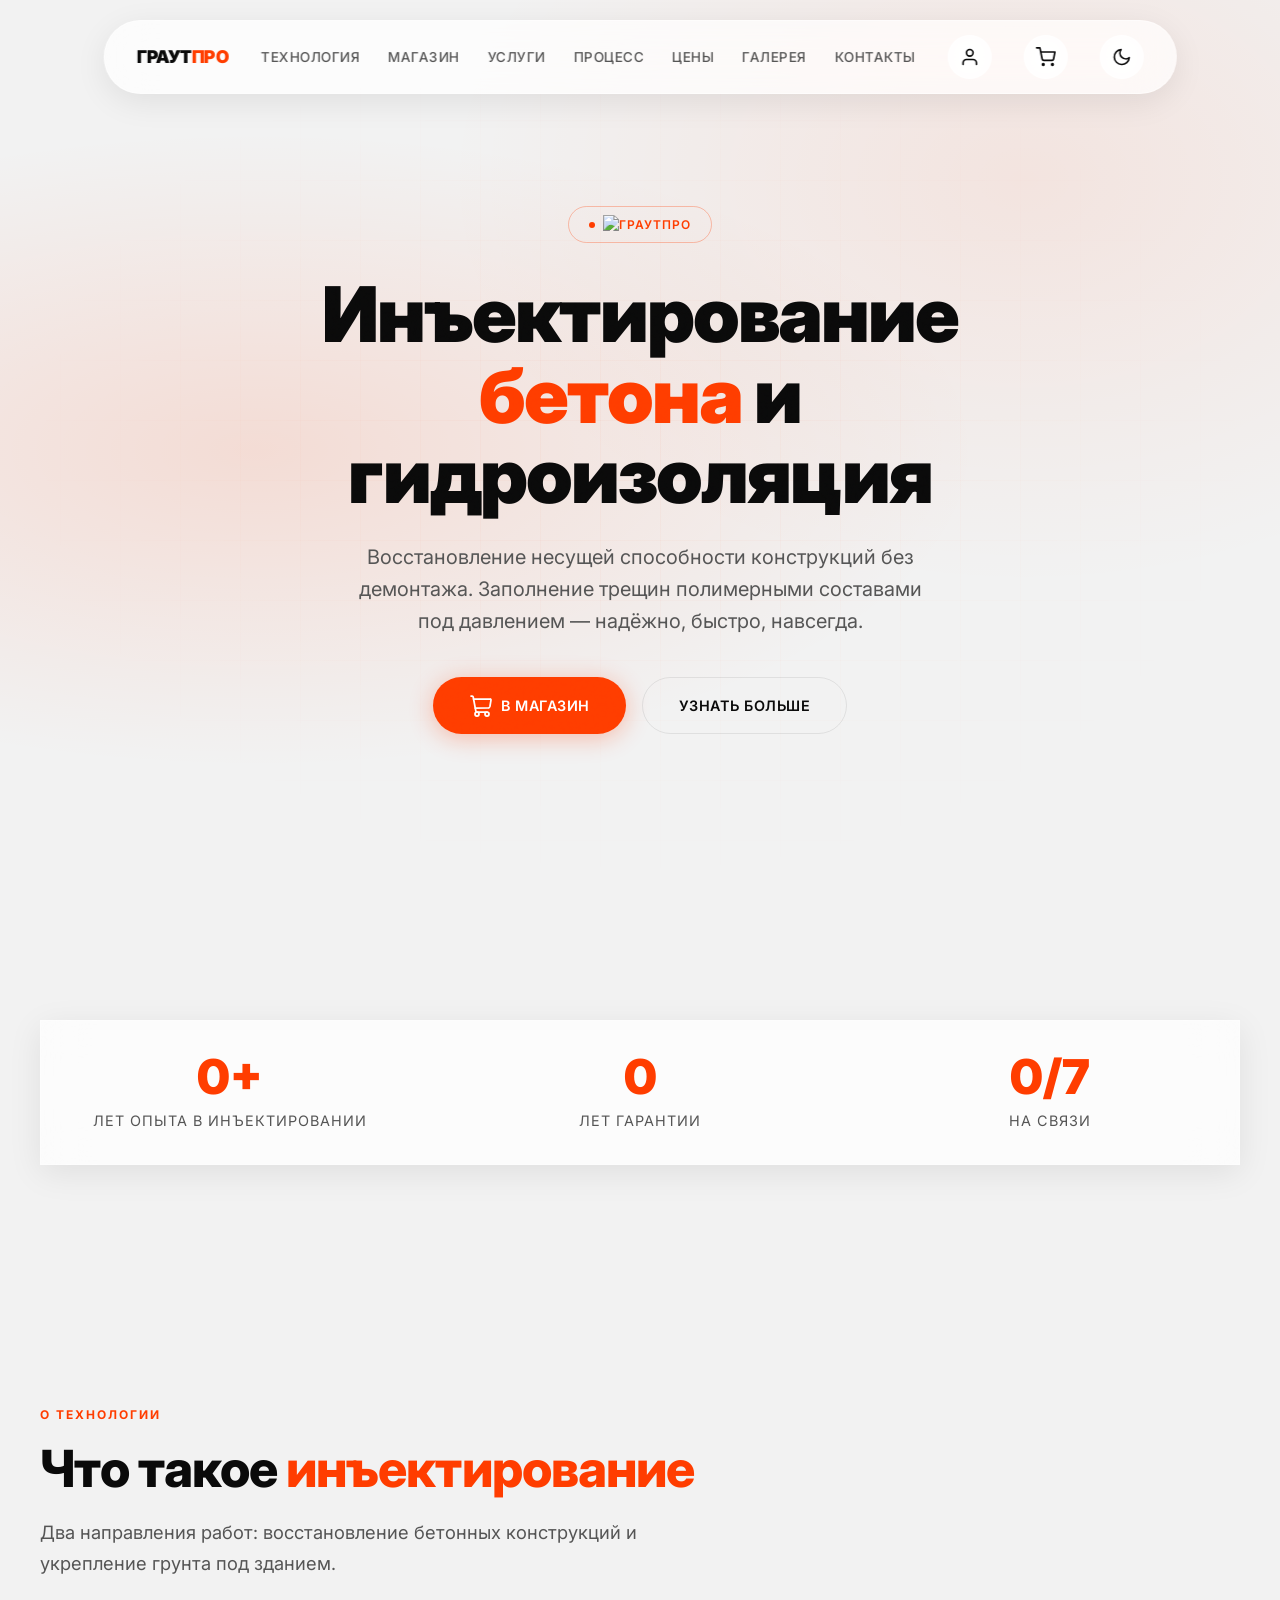
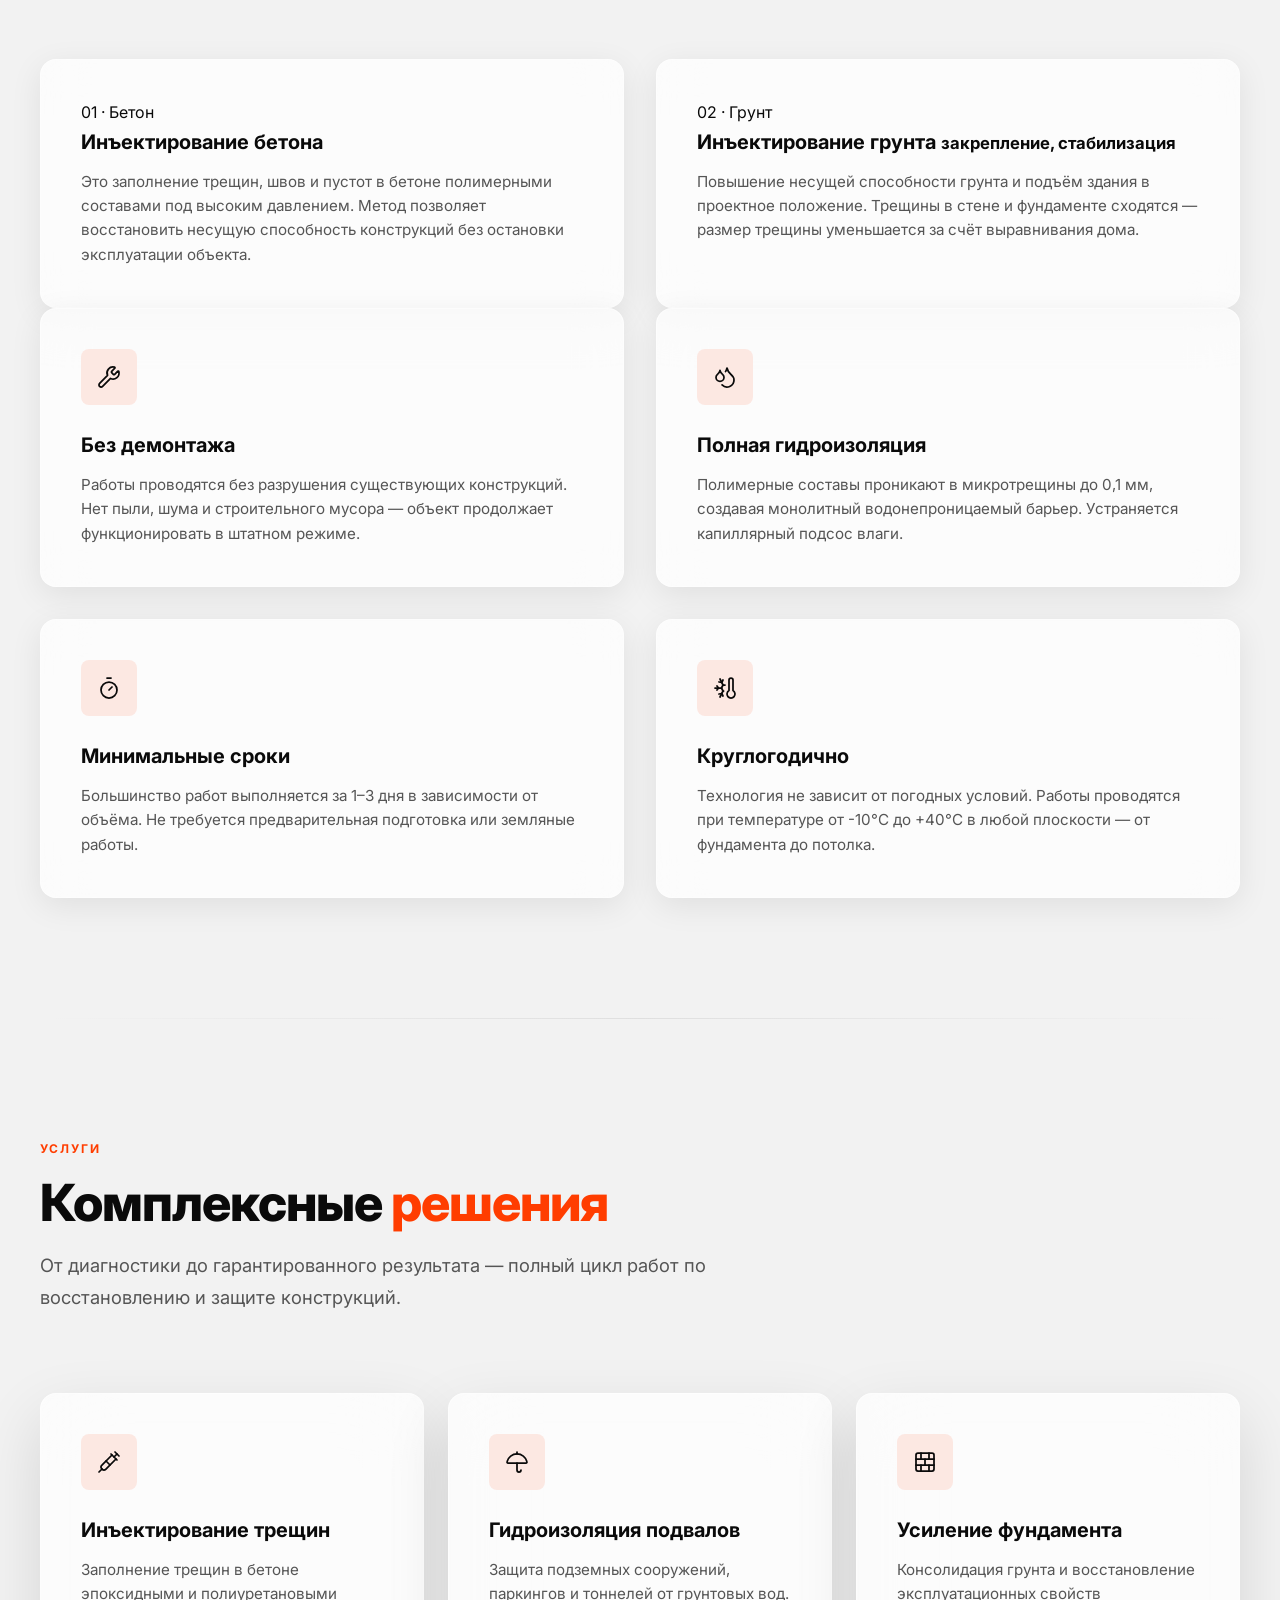
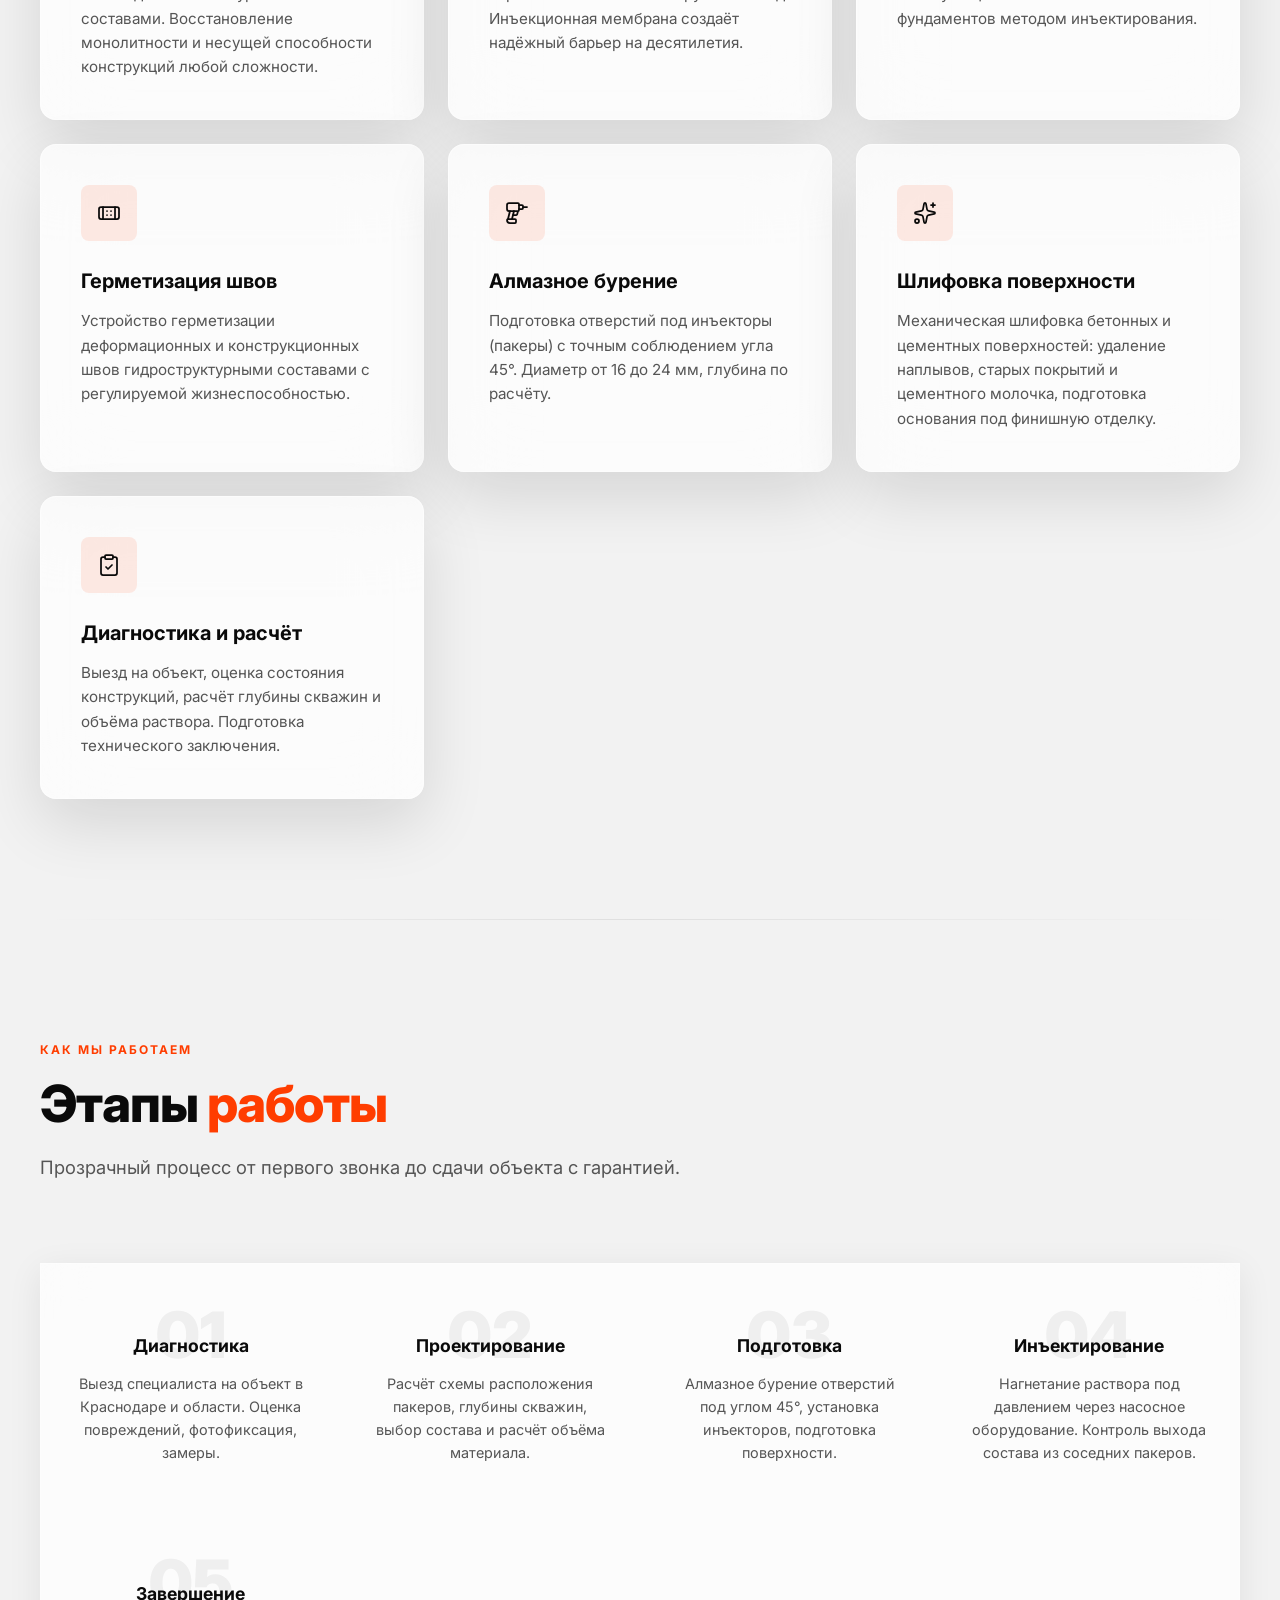
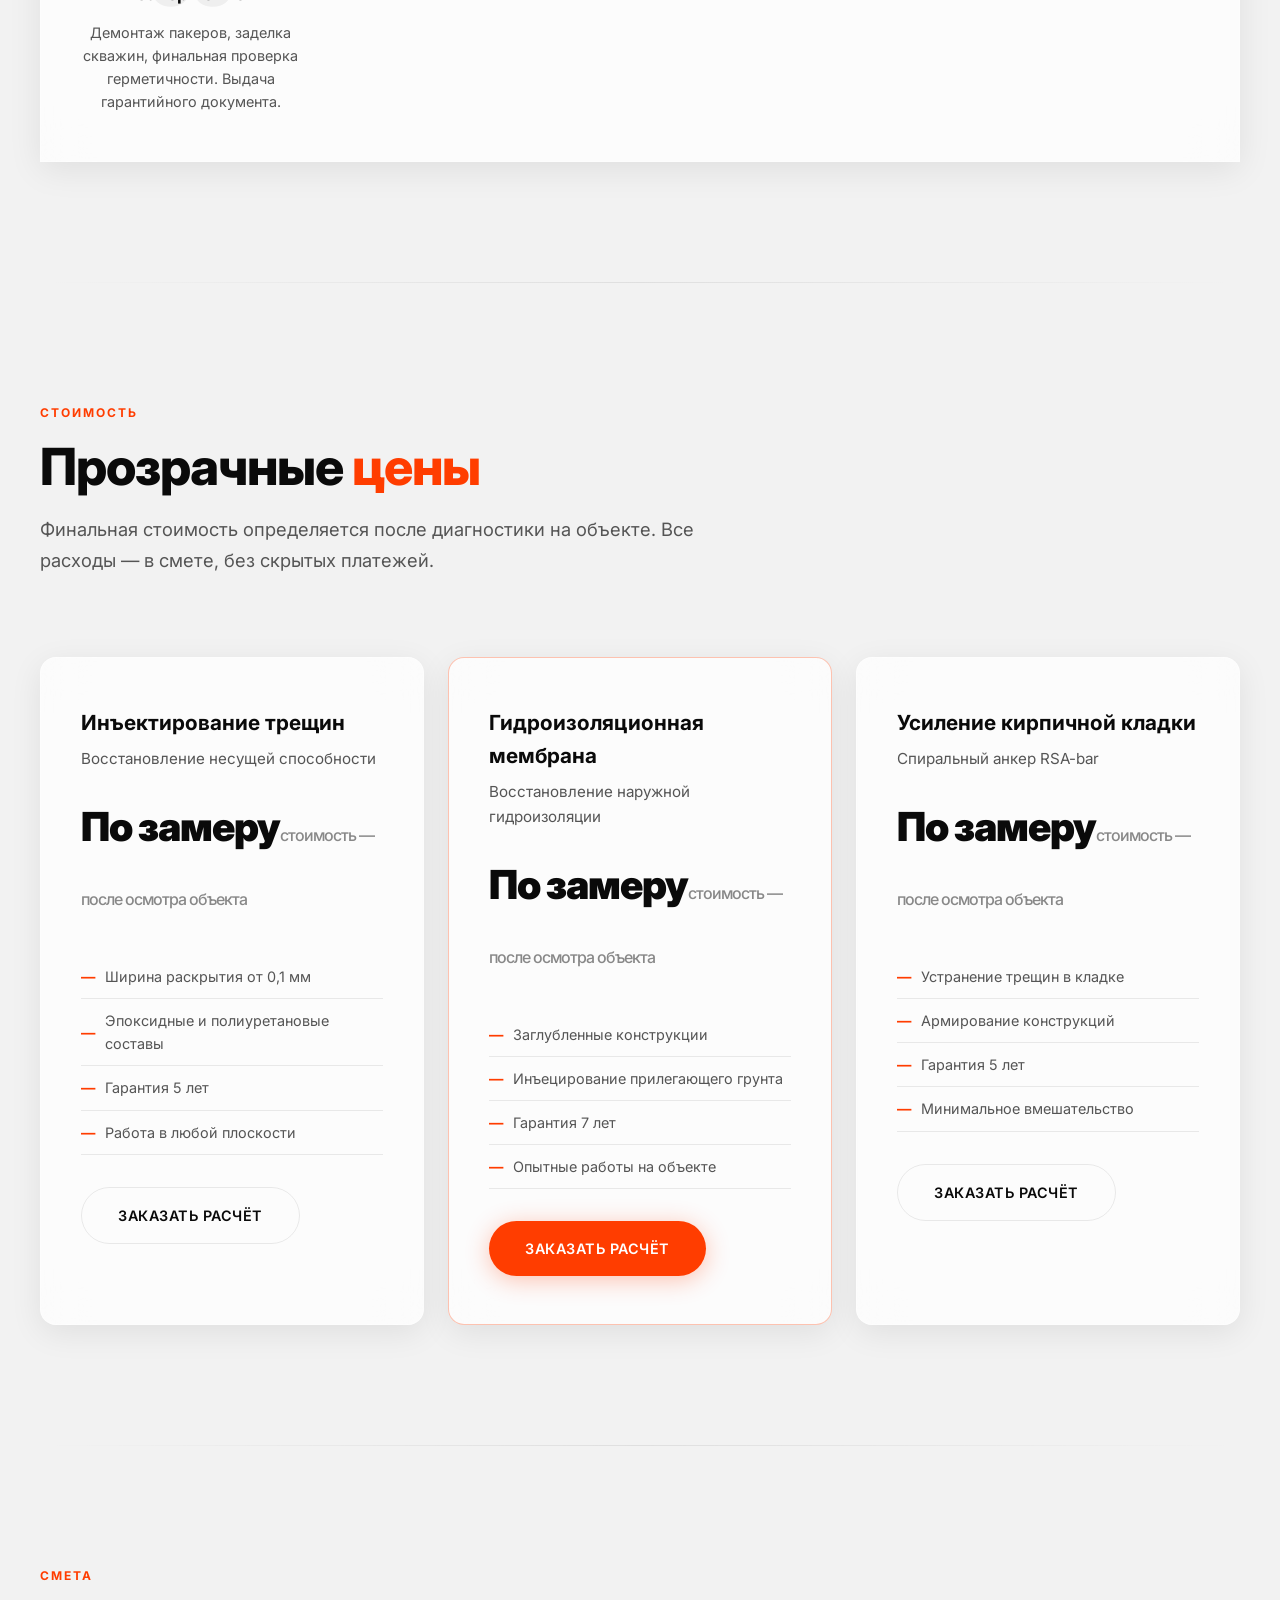
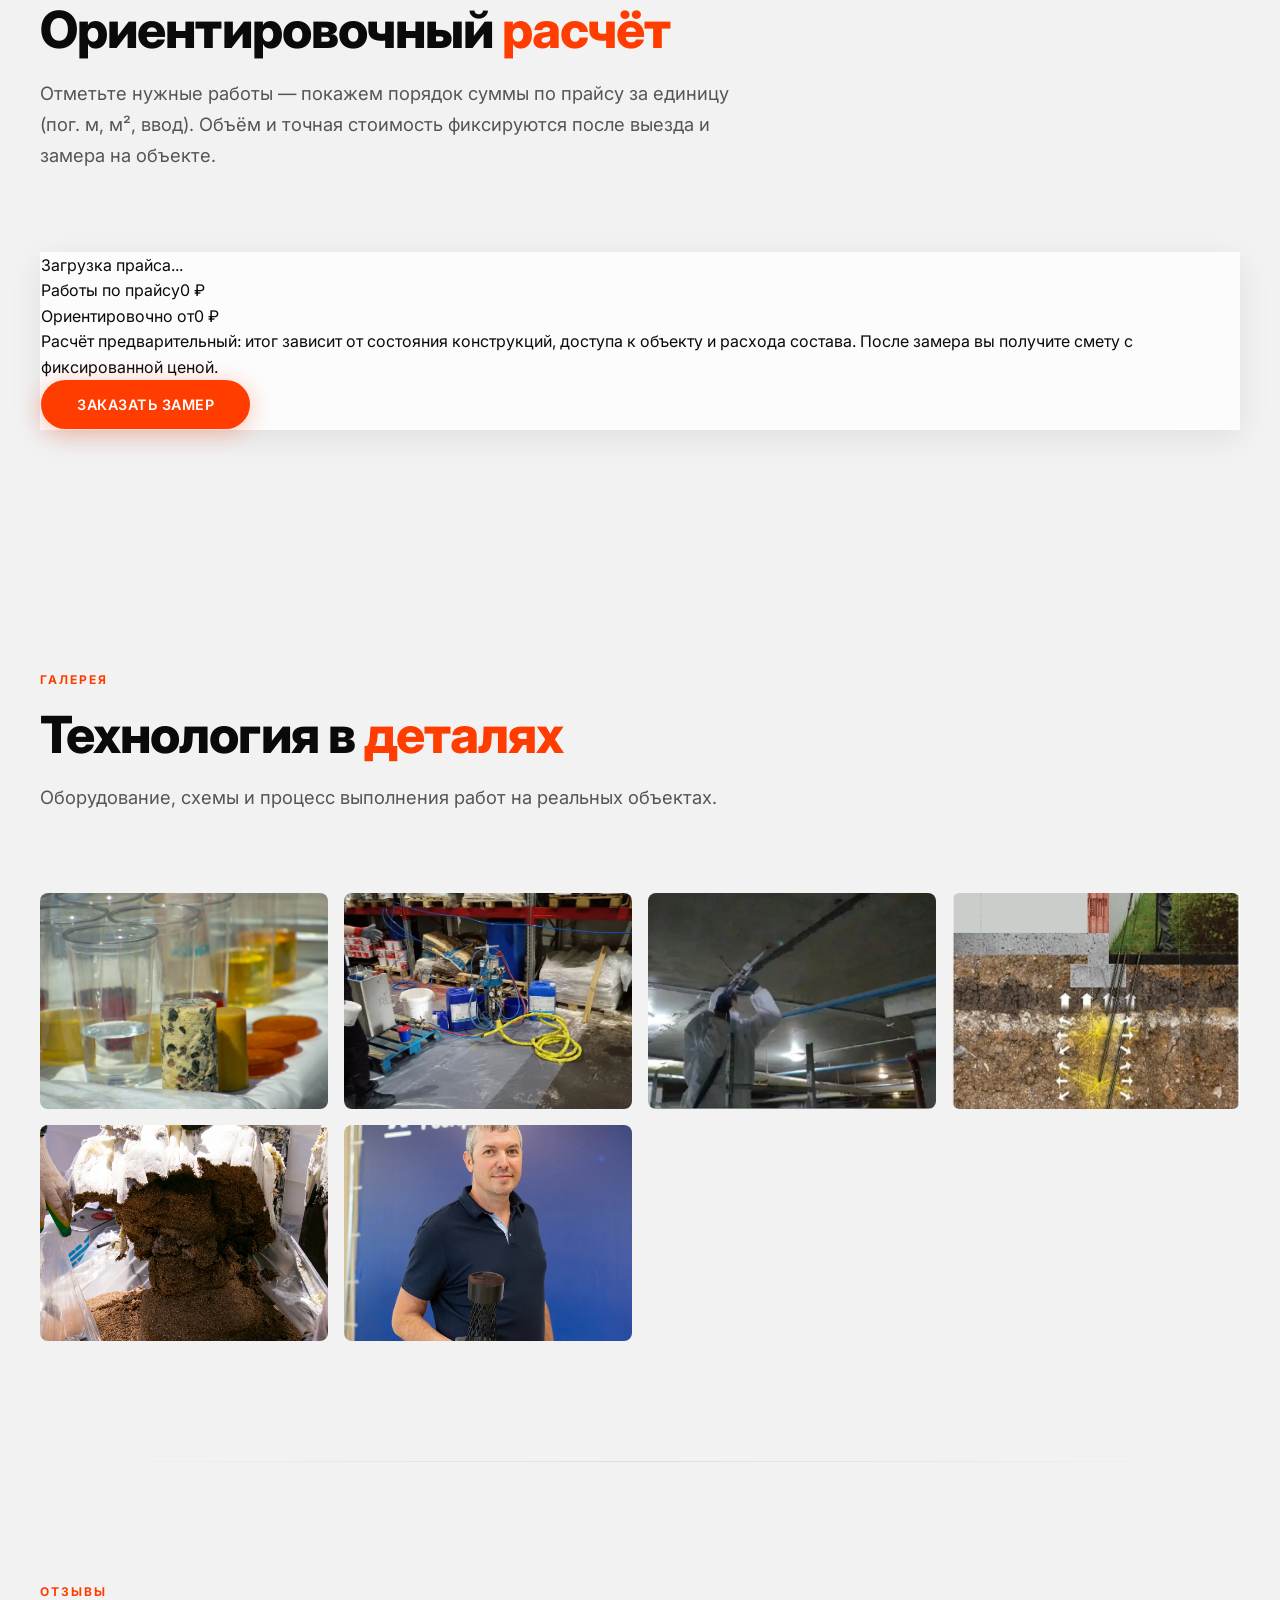
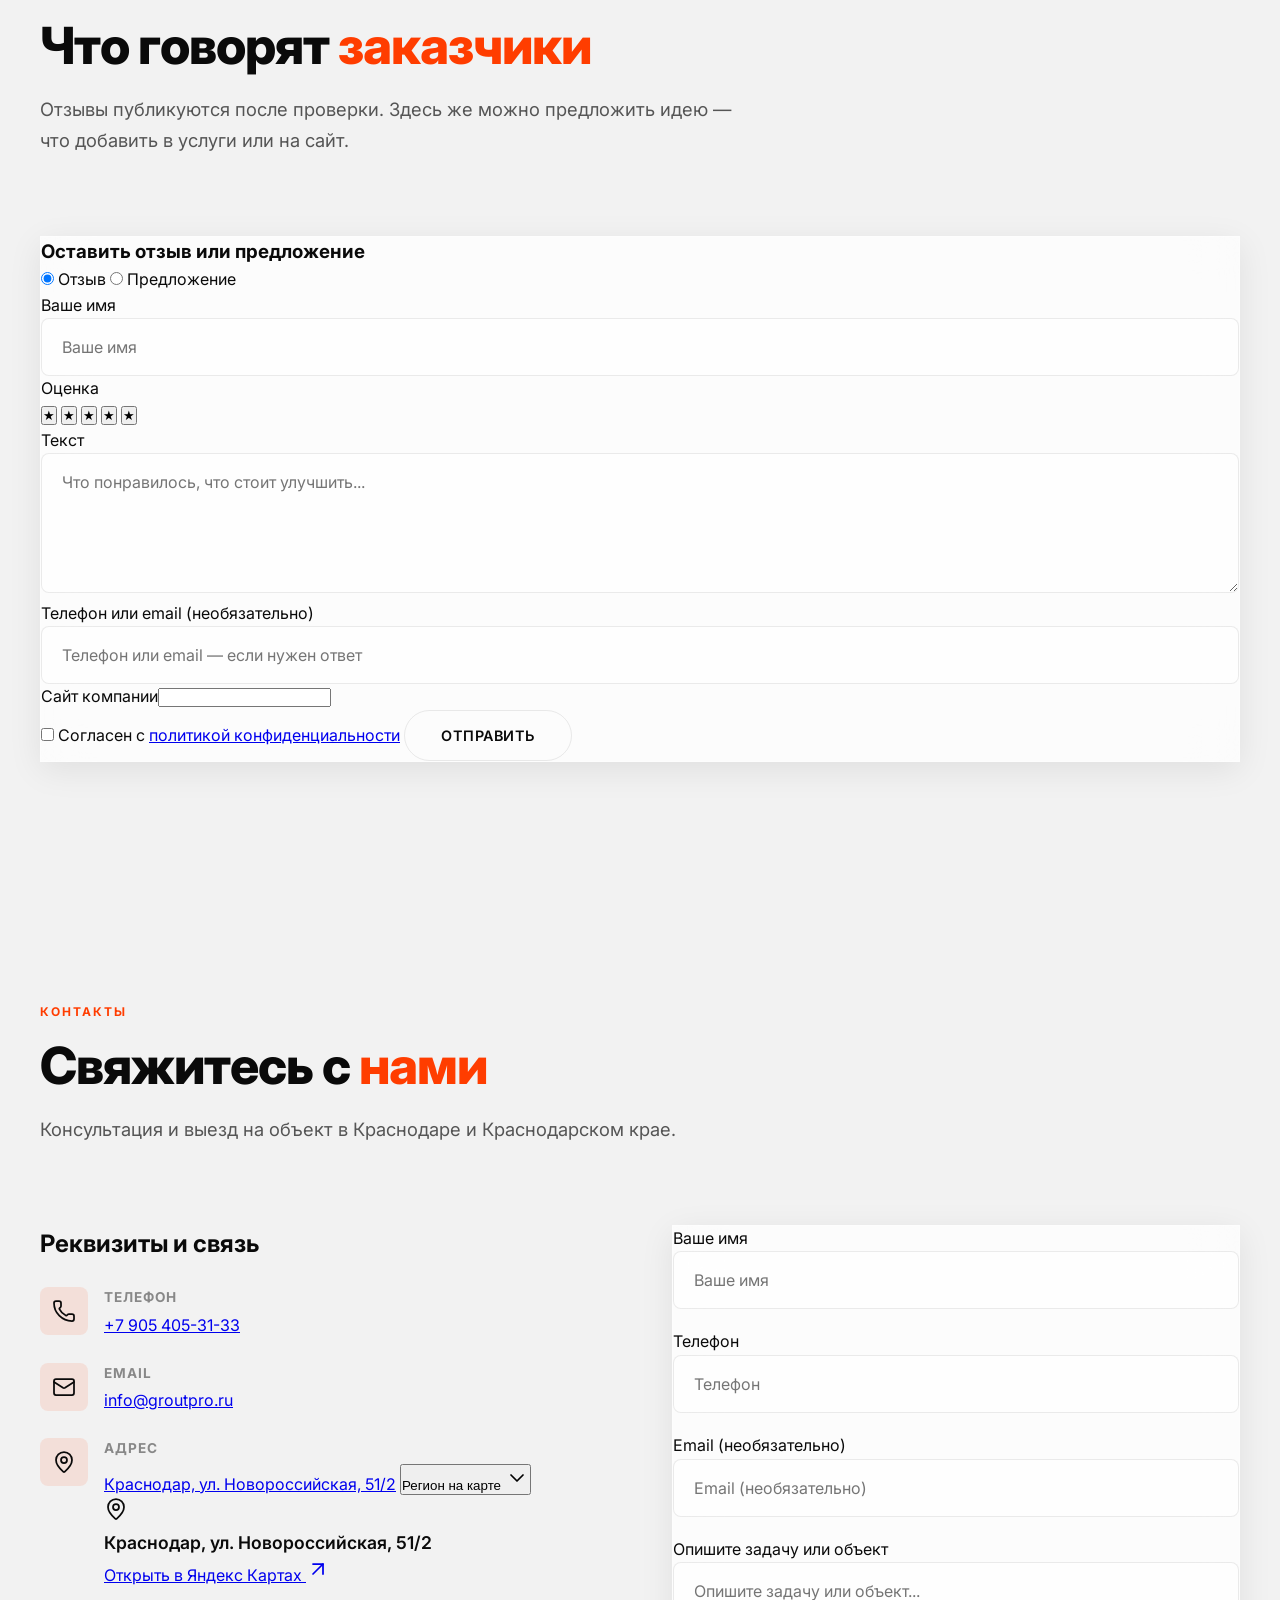
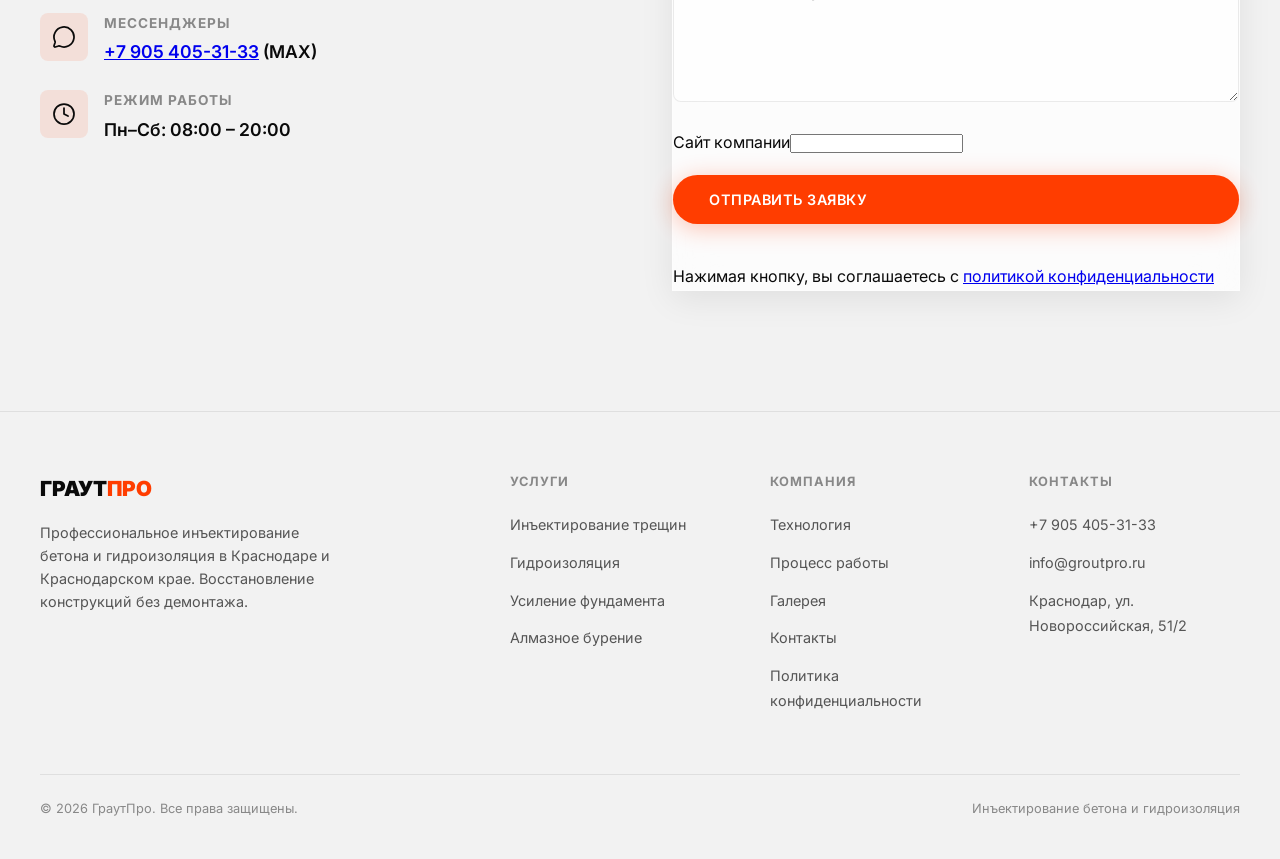
==== commit 159893b4: "Адаптивная вёрстка публичных страниц: шапка, меню, сетки, формы Шапка и меню (все 6 страниц): - бург" ====
--- a/frontend/index.html
+++ b/frontend/index.html
@@ -8,14 +8,13 @@
   <meta name="viewport" content="width=device-width, initial-scale=1.0">
   <title>ГраутПро — Инъектирование бетона и гидроизоляция в Краснодаре</title>
   <meta name="description"
-    content="Профессиональное инъектирование трещин, гидроизоляция и восстановление бетонных конструкций в Краснодаре и ЮФО.">
+    content="Профессиональное инъектирование трещин, гидроизоляция и восстановление бетонных конструкций в Краснодаре и Краснодарском крае.">
   <link rel="preconnect" href="https://fonts.googleapis.com">
   <link rel="preconnect" href="https://fonts.gstatic.com" crossorigin>
-  <link rel="stylesheet" href="https://fonts.googleapis.com/css2?family=Inter:wght@400;500;600;700;800;900&display=swap">
+  <link href="https://fonts.googleapis.com/css2?family=Inter:wght@300;400;500;600;700;800;900&display=swap"
+    rel="stylesheet">
   <link rel="canonical" href="https://serious-company.ru/">
   <link rel="icon" href="/favicon.svg" type="image/svg+xml">
-  <meta name="theme-color" content="#F2F2F2" media="(prefers-color-scheme: light)">
-  <meta name="theme-color" content="#050505" media="(prefers-color-scheme: dark)">
   <meta property="og:type" content="website">
   <meta property="og:site_name" content="ГраутПро">
   <meta property="og:locale" content="ru_RU">
@@ -53,7 +52,7 @@
 <body>
 
   <!-- Navigation -->
-  <nav class="nav glass">
+  <nav class="nav glass" aria-label="Основное меню">
     <a href="/" class="nav-logo">
       Граут<span>Про</span>
     </a>
@@ -68,49 +67,52 @@
     </ul>
     <a href="/account" class="theme-toggle nav-account-link" aria-label="Профиль">
       <svg width="20" height="20" viewBox="0 0 24 24" fill="none" stroke="currentColor" stroke-width="2"
-        stroke-linecap="round" stroke-linejoin="round">
+        stroke-linecap="round" stroke-linejoin="round" aria-hidden="true" focusable="false">
         <path d="M20 21v-2a4 4 0 0 0-4-4H8a4 4 0 0 0-4 4v2" />
         <circle cx="12" cy="7" r="4" />
       </svg>
     </a>
     <a href="/cart" class="theme-toggle nav-cart-link" aria-label="Корзина">
       <svg width="20" height="20" viewBox="0 0 24 24" fill="none" stroke="currentColor" stroke-width="2"
-        stroke-linecap="round" stroke-linejoin="round">
+        stroke-linecap="round" stroke-linejoin="round" aria-hidden="true" focusable="false">
         <circle cx="9" cy="21" r="1" />
         <circle cx="20" cy="21" r="1" />
         <path d="M1 1h4l2.68 13.39a2 2 0 0 0 2 1.61h9.72a2 2 0 0 0 2-1.61L23 6H6" />
       </svg>
     </a>
-    <button class="theme-toggle" id="themeToggle" aria-label="Переключить тему">
+    <button class="theme-toggle" id="themeToggle" type="button" aria-label="Переключить тему">
       <svg width="20" height="20" viewBox="0 0 24 24" fill="none" stroke="currentColor" stroke-width="2"
-        stroke-linecap="round" stroke-linejoin="round">
+        stroke-linecap="round" stroke-linejoin="round" aria-hidden="true" focusable="false">
         <path d="M21 12.79A9 9 0 1 1 11.21 3 7 7 0 0 0 21 12.79z" />
       </svg>
     </button>
-    <div class="menu-btn" id="menuBtn">
-      <span></span><span></span><span></span>
-    </div>
+    <button class="menu-btn" id="menuBtn" type="button" aria-label="Открыть меню" aria-controls="mobileMenu"
+      aria-expanded="false">
+      <span aria-hidden="true"></span><span aria-hidden="true"></span><span aria-hidden="true"></span>
+    </button>
   </nav>
 
-  <!-- Mobile Menu -->
-  <div class="mobile-menu" id="mobileMenu">
-    <a href="#about">Технология</a>
-    <a href="/shop">Магазин</a>
-    <a href="#services">Услуги</a>
-    <a href="#process">Процесс</a>
-    <a href="#pricing">Цены</a>
-    <a href="#gallery">Галерея</a>
-    <a href="#reviews">Отзывы</a>
-    <a href="#contact">Контакты</a>
-    <a href="/account">Профиль</a>
-    <a href="/cart"><svg class="icon icon-inline" aria-hidden="true" focusable="false"
-        xmlns="http://www.w3.org/2000/svg" width="24" height="24" viewBox="0 0 24 24" fill="none" stroke="currentColor"
-        stroke-width="1.75" stroke-linecap="round" stroke-linejoin="round">
-        <path d="m2.05 2.05 1.099-.028a1 1 0 0 1 1.008.815l2.69 14.347A1 1 0 0 0 7.83 18H18" />
-        <path d="M4.563 5h16.435a1 1 0 0 1 .981 1.204l-1.026 6.226A2 2 0 0 1 18.962 14H6.25" />
-        <circle cx="18" cy="20" r="2" />
-        <circle cx="8" cy="20" r="2" />
-      </svg>Корзина</a>
+  <!-- Mobile menu (<=1100px): closed = visibility:hidden + inert, toggled by #menuBtn in main.js -->
+  <div class="mobile-menu" id="mobileMenu" inert>
+    <nav class="mobile-menu-links" aria-label="Меню сайта">
+      <a href="/">Главная</a>
+      <a href="/#about">Технология</a>
+      <a href="/#services">Услуги</a>
+      <a href="/#pricing">Цены</a>
+      <a href="/#gallery">Галерея</a>
+      <a href="/#reviews">Отзывы</a>
+      <a href="/shop">Магазин</a>
+      <a href="/cart">Корзина</a>
+      <a href="/account">Профиль</a>
+      <a href="/#contact">Контакты</a>
+    </nav>
+    <a class="btn btn-primary mobile-menu-call" href="tel:+79054053133"><svg class="icon icon-inline"
+        aria-hidden="true" focusable="false" xmlns="http://www.w3.org/2000/svg" width="24" height="24"
+        viewBox="0 0 24 24" fill="none" stroke="currentColor" stroke-width="1.75" stroke-linecap="round"
+        stroke-linejoin="round">
+        <path
+          d="M13.832 16.568a1 1 0 0 0 1.213-.303l.355-.465A2 2 0 0 1 17 15h3a2 2 0 0 1 2 2v3a2 2 0 0 1-2 2A18 18 0 0 1 2 4a2 2 0 0 1 2-2h3a2 2 0 0 1 2 2v3a2 2 0 0 1-.8 1.6l-.468.351a1 1 0 0 0-.292 1.233 14 14 0 0 0 6.392 6.384" />
+      </svg><span class="sr-only">Позвонить: </span>+7 905 405-31-33</a>
   </div>
 
   <!-- Hero -->
@@ -139,9 +141,9 @@
   </section>
 
   <!-- Stats -->
-  <section class="section" style="padding-top: 0;">
-    <div class="container">
-      <div class="stats-grid glass" style="border-radius: 24px; padding: 48px 24px;">
+  <section class="section section--flush-top">
+    <div class="container">
+      <div class="stats-grid stats-panel glass">
         <div class="stat-item reveal">
           <div class="stat-number" data-count="5" data-suffix="+">0+</div>
           <div class="stat-label">лет опыта в инъектировании</div>
@@ -161,7 +163,7 @@
   <!-- About -->
   <section class="section" id="about">
     <div class="container">
-      <div class="section-header reveal" style="margin-bottom: 48px;">
+      <div class="section-header section-header--compact reveal">
         <div class="section-label">О технологии</div>
         <h2>Что такое <span style="color: var(--accent);">инъектирование</span></h2>
         <p class="lead">Два направления работ: восстановление бетонных конструкций и укрепление грунта под зданием.</p>
@@ -365,10 +367,10 @@
         <h2>Этапы <span style="color: var(--accent);">работы</span></h2>
         <p class="lead">Прозрачный процесс от первого звонка до сдачи объекта с гарантией.</p>
       </div>
-      <div class="process-grid glass" style="border-radius: 24px;">
+      <div class="process-grid glass">
         <div class="process-step reveal">
           <h4>Диагностика</h4>
-          <p>Выезд специалиста на объект в Краснодаре и ЮФО. Оценка повреждений, фотофиксация, замеры.
+          <p>Выезд специалиста на объект в Краснодаре и области. Оценка повреждений, фотофиксация, замеры.
           </p>
         </div>
         <div class="process-step reveal">
@@ -406,7 +408,7 @@
       <div class="pricing-grid">
         <div class="card glass pricing-card reveal">
           <h3>Инъектирование трещин</h3>
-          <p style="color: var(--text-secondary); font-size: 0.9rem; margin-top: 8px;">Восстановление несущей
+          <p class="pricing-card-sub">Восстановление несущей
             способности</p>
           <div class="price price--quote">По замеру<span>стоимость — после осмотра объекта</span></div>
           <ul>
@@ -415,11 +417,11 @@
             <li>Гарантия 5 лет</li>
             <li>Работа в любой плоскости</li>
           </ul>
-          <a href="#contact" class="btn btn-secondary" style="width: 100%; justify-content: center;">Заказать расчёт</a>
+          <a href="#contact" class="btn btn-secondary btn-block">Заказать расчёт</a>
         </div>
         <div class="card glass pricing-card featured reveal">
           <h3>Гидроизоляционная мембрана</h3>
-          <p style="color: var(--text-secondary); font-size: 0.9rem; margin-top: 8px;">Восстановление наружной
+          <p class="pricing-card-sub">Восстановление наружной
             гидроизоляции</p>
           <div class="price price--quote">По замеру<span>стоимость — после осмотра объекта</span></div>
           <ul>
@@ -428,11 +430,11 @@
             <li>Гарантия 7 лет</li>
             <li>Опытные работы на объекте</li>
           </ul>
-          <a href="#contact" class="btn btn-primary" style="width: 100%; justify-content: center;">Заказать расчёт</a>
+          <a href="#contact" class="btn btn-primary btn-block">Заказать расчёт</a>
         </div>
         <div class="card glass pricing-card reveal">
           <h3>Усиление кирпичной кладки</h3>
-          <p style="color: var(--text-secondary); font-size: 0.9rem; margin-top: 8px;">Спиральный анкер RSA-bar</p>
+          <p class="pricing-card-sub">Спиральный анкер RSA-bar</p>
           <div class="price price--quote">По замеру<span>стоимость — после осмотра объекта</span></div>
           <ul>
             <li>Устранение трещин в кладке</li>
@@ -440,7 +442,7 @@
             <li>Гарантия 5 лет</li>
             <li>Минимальное вмешательство</li>
           </ul>
-          <a href="#contact" class="btn btn-secondary" style="width: 100%; justify-content: center;">Заказать расчёт</a>
+          <a href="#contact" class="btn btn-secondary btn-block">Заказать расчёт</a>
         </div>
       </div>
     </div>
@@ -462,7 +464,7 @@
           <div class="estimate-row"><span>Работы по прайсу</span><span id="estimate-works">0 ₽</span></div>
           <div class="estimate-row estimate-row--total"><span>Ориентировочно от</span><span id="estimate-total">0 ₽</span></div>
           <p class="estimate-note">Расчёт предварительный: итог зависит от состояния конструкций, доступа к объекту и расхода состава. После замера вы получите смету с фиксированной ценой.</p>
-          <button type="button" class="btn btn-primary" id="estimate-request" style="width:100%;justify-content:center">Заказать замер</button>
+          <button type="button" class="btn btn-primary btn-block" id="estimate-request">Заказать замер</button>
           <form class="estimate-form" id="estimate-form" hidden>
             <p class="estimate-form-head">Заявка на замер <span id="estimate-chosen"></span></p>
             <div class="form-group">
@@ -483,7 +485,7 @@
             </div>
             <div class="hp-field" aria-hidden="true"><label>Сайт компании<input type="text" id="estimate-website" tabindex="-1" autocomplete="off"></label></div>
             <label class="consent-checkbox"><input type="checkbox" id="estimate-consent" required> Согласен с <a href="/privacy-policy">политикой конфиденциальности</a></label>
-            <button type="submit" class="btn btn-primary" style="width:100%;justify-content:center">Отправить заявку на замер</button>
+            <button type="submit" class="btn btn-primary btn-block">Отправить заявку на замер</button>
             <p class="contact-form-status" id="estimate-status" role="status" aria-live="polite"></p>
           </form>
         </div>
@@ -521,7 +523,7 @@
     </div>
   </section>
 
-  <div class="lightbox" id="lightbox" hidden>
+  <div class="lightbox" id="lightbox" role="dialog" aria-modal="true" aria-label="Просмотр фото" hidden>
     <button class="lightbox-close" id="lightbox-close" type="button" aria-label="Закрыть галерею"><svg class="icon"
         aria-hidden="true" focusable="false" xmlns="http://www.w3.org/2000/svg" width="24" height="24"
         viewBox="0 0 24 24" fill="none" stroke="currentColor" stroke-width="1.75" stroke-linecap="round"
@@ -581,7 +583,7 @@
         </div>
         <div class="hp-field" aria-hidden="true"><label>Сайт компании<input type="text" id="review-website" tabindex="-1" autocomplete="off"></label></div>
         <label class="consent-checkbox"><input type="checkbox" id="review-consent" required> Согласен с <a href="/privacy-policy">политикой конфиденциальности</a></label>
-        <button type="submit" class="btn btn-secondary" style="width:100%;justify-content:center">Отправить</button>
+        <button type="submit" class="btn btn-secondary btn-block">Отправить</button>
         <p class="contact-form-status" id="review-status" role="status" aria-live="polite"></p>
       </form>
     </div>
@@ -592,7 +594,7 @@
       <div class="section-header reveal">
         <div class="section-label">Контакты</div>
         <h2>Свяжитесь с <span style="color: var(--accent);">нами</span></h2>
-        <p class="lead">Консультация и выезд на объект в Краснодаре и ЮФО.</p>
+        <p class="lead">Консультация и выезд на объект в Краснодаре и Краснодарском крае.</p>
       </div>
       <div class="contact-grid">
         <div class="contact-info reveal">
@@ -618,7 +620,6 @@
               </svg></div>
             <div>
               <h4>Email</h4>
-              <!-- TODO: Replace CONTACT_EMAIL with the verified business email before publishing. -->
               <a class="contact-link" id="contact-email-link" href="mailto:info@groutpro.ru">info@groutpro.ru</a>
             </div>
           </div>
@@ -692,7 +693,7 @@
           </div>
         </div>
         <div class="reveal">
-          <form class="contact-form glass" id="contact-form" style="padding: 40px; border-radius: 24px;" novalidate>
+          <form class="contact-form form-panel glass" id="contact-form" novalidate>
             <div class="form-group">
               <label class="field-label" for="contact-name">Ваше имя</label><input type="text" id="contact-name" placeholder="Ваше имя" required minlength="2" maxlength="120"
                 autocomplete="name">
@@ -709,12 +710,11 @@
             </div>
             <div class="hp-field" aria-hidden="true"><label>Сайт компании<input type="text" id="contact-website"
                   tabindex="-1" autocomplete="off"></label></div>
-            <button type="submit" class="btn btn-primary" style="width: 100%; justify-content: center;">Отправить
+            <button type="submit" class="btn btn-primary btn-block">Отправить
               заявку</button>
             <p class="contact-form-status" id="contact-form-status" role="status" aria-live="polite"></p>
-            <p style="font-size: 0.75rem; color: var(--muted); text-align: center; margin-top: 16px;">Нажимая кнопку, вы
-              соглашаетесь с <a href="/privacy-policy"
-                style="color:var(--text-secondary);text-decoration:underline">политикой конфиденциальности</a></p>
+            <p class="form-note">Нажимая кнопку, вы
+              соглашаетесь с <a href="/privacy-policy">политикой конфиденциальности</a></p>
           </form>
         </div>
       </div>
@@ -726,7 +726,7 @@
     <div class="footer-grid">
       <div>
         <div class="footer-brand">Граут<span>Про</span></div>
-        <p class="footer-desc">Профессиональное инъектирование бетона и гидроизоляция в Краснодаре и ЮФО.
+        <p class="footer-desc">Профессиональное инъектирование бетона и гидроизоляция в Краснодаре и Краснодарском крае.
           Восстановление конструкций без демонтажа.</p>
       </div>
       <div>
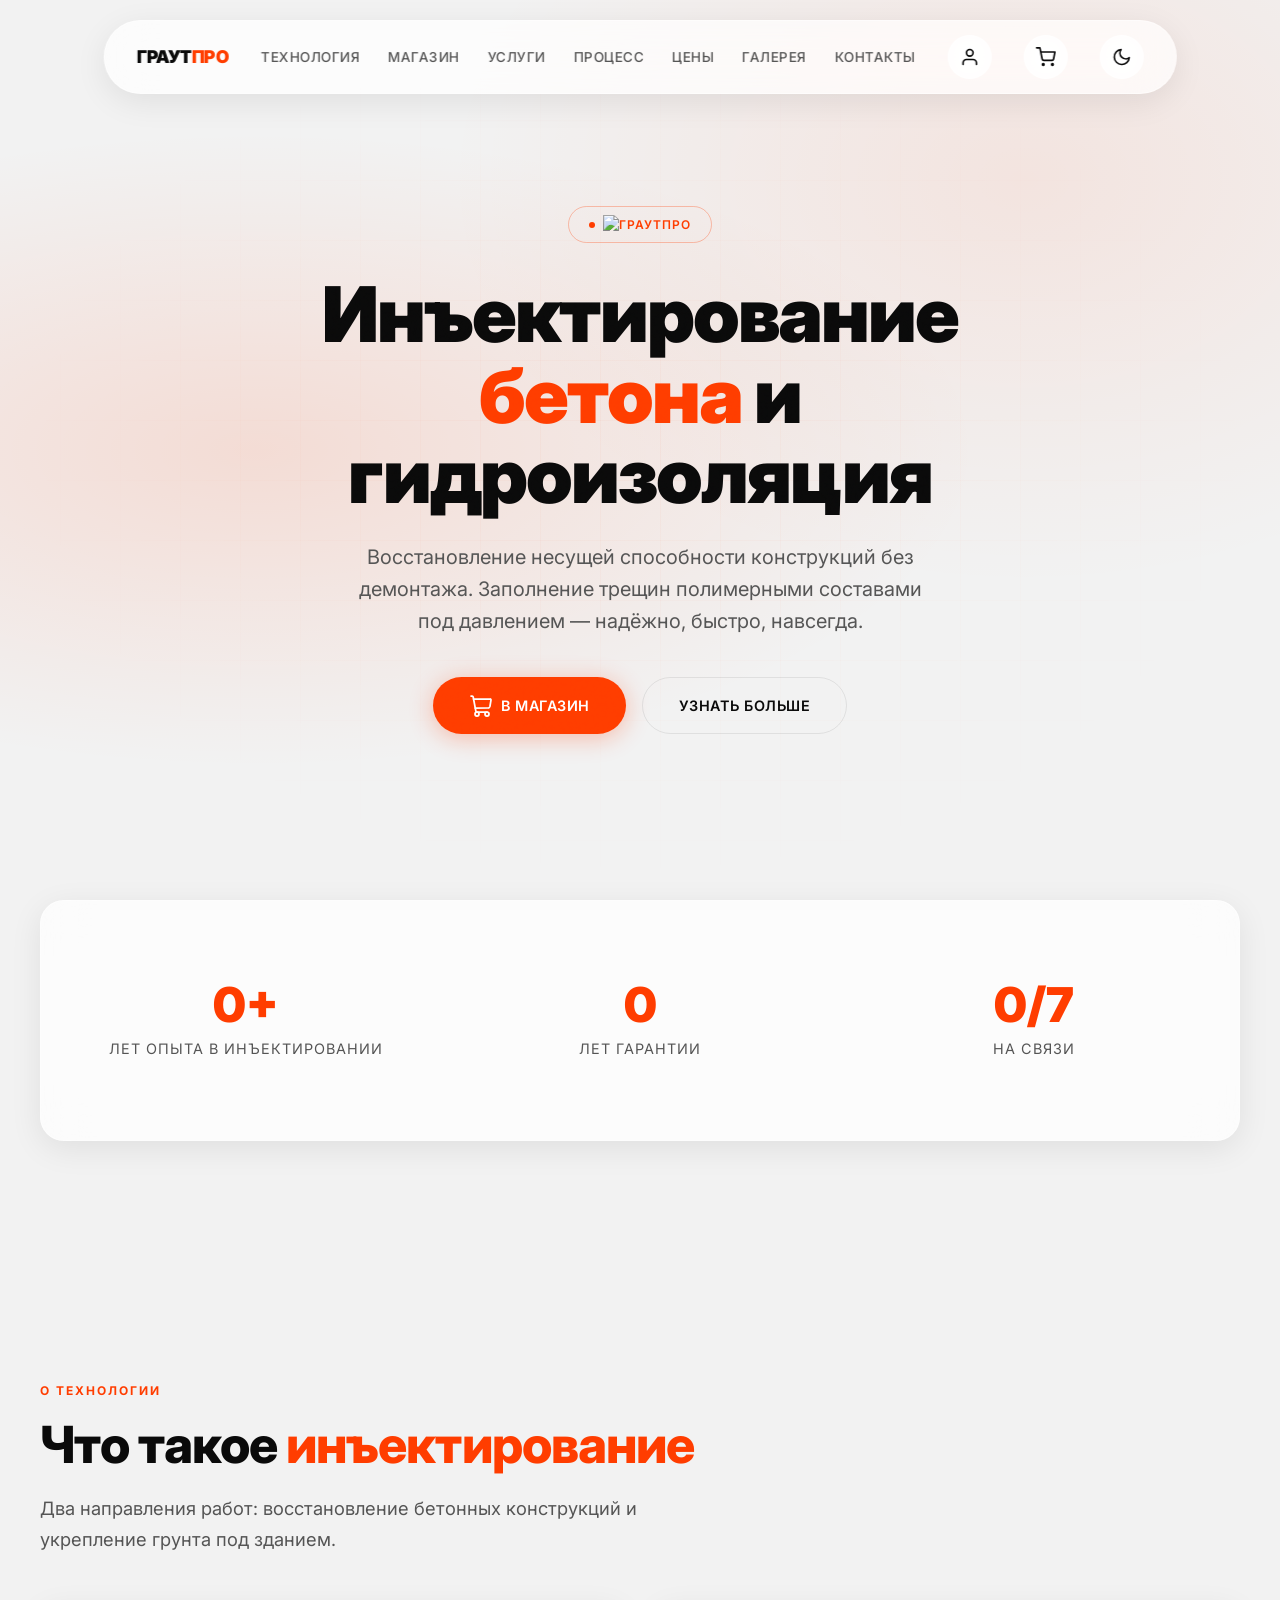
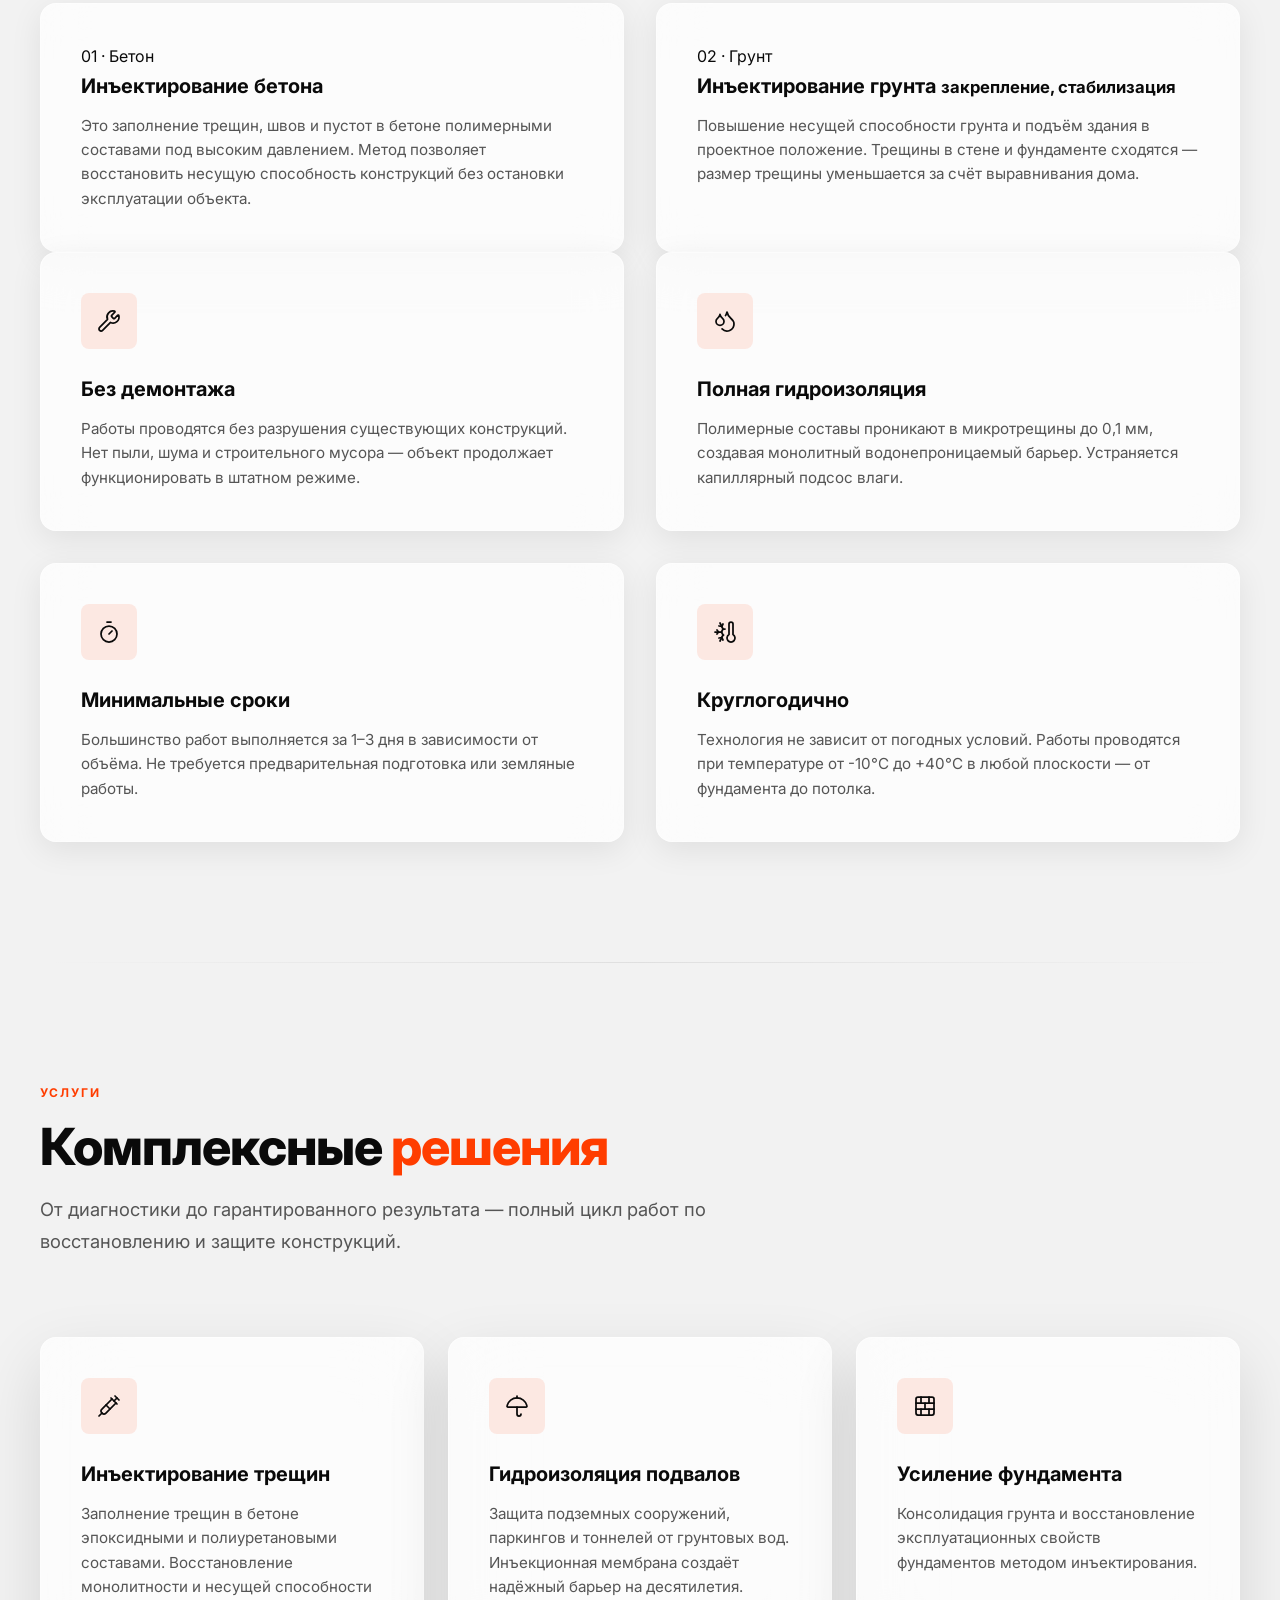
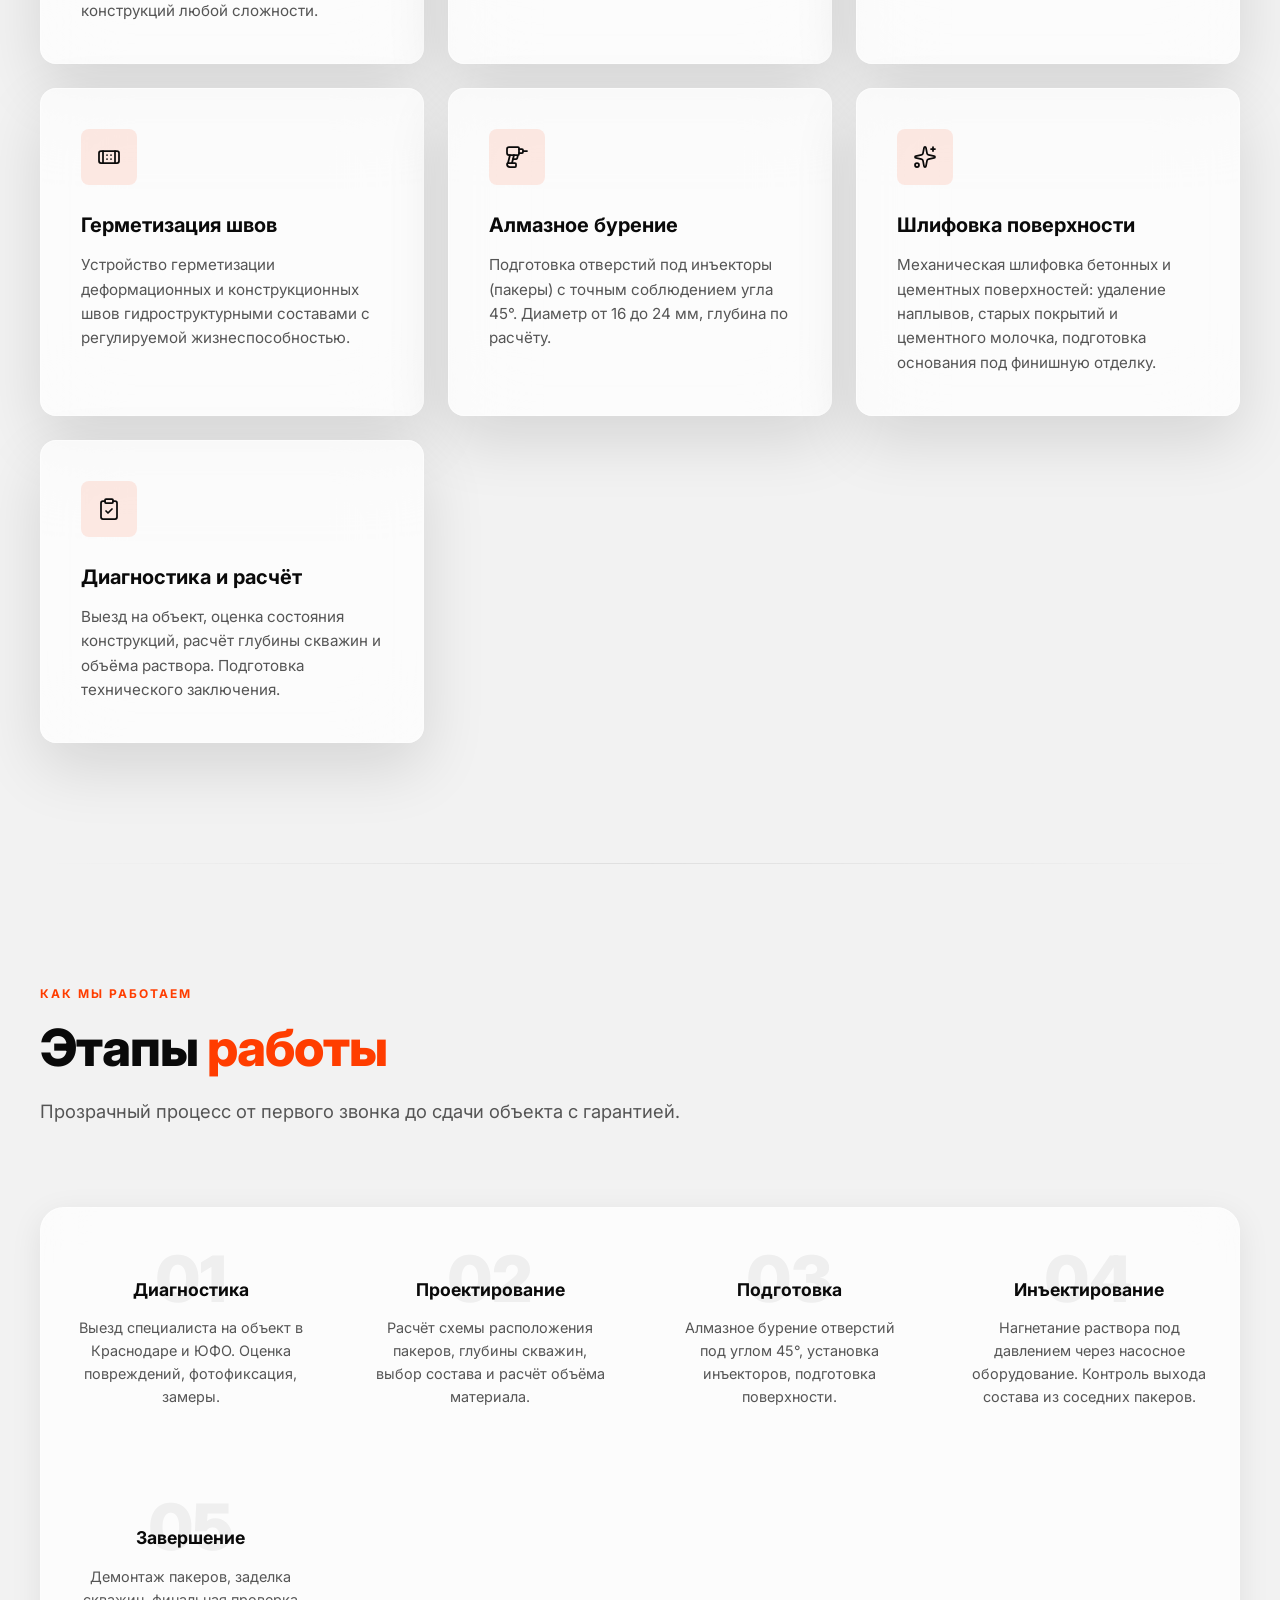
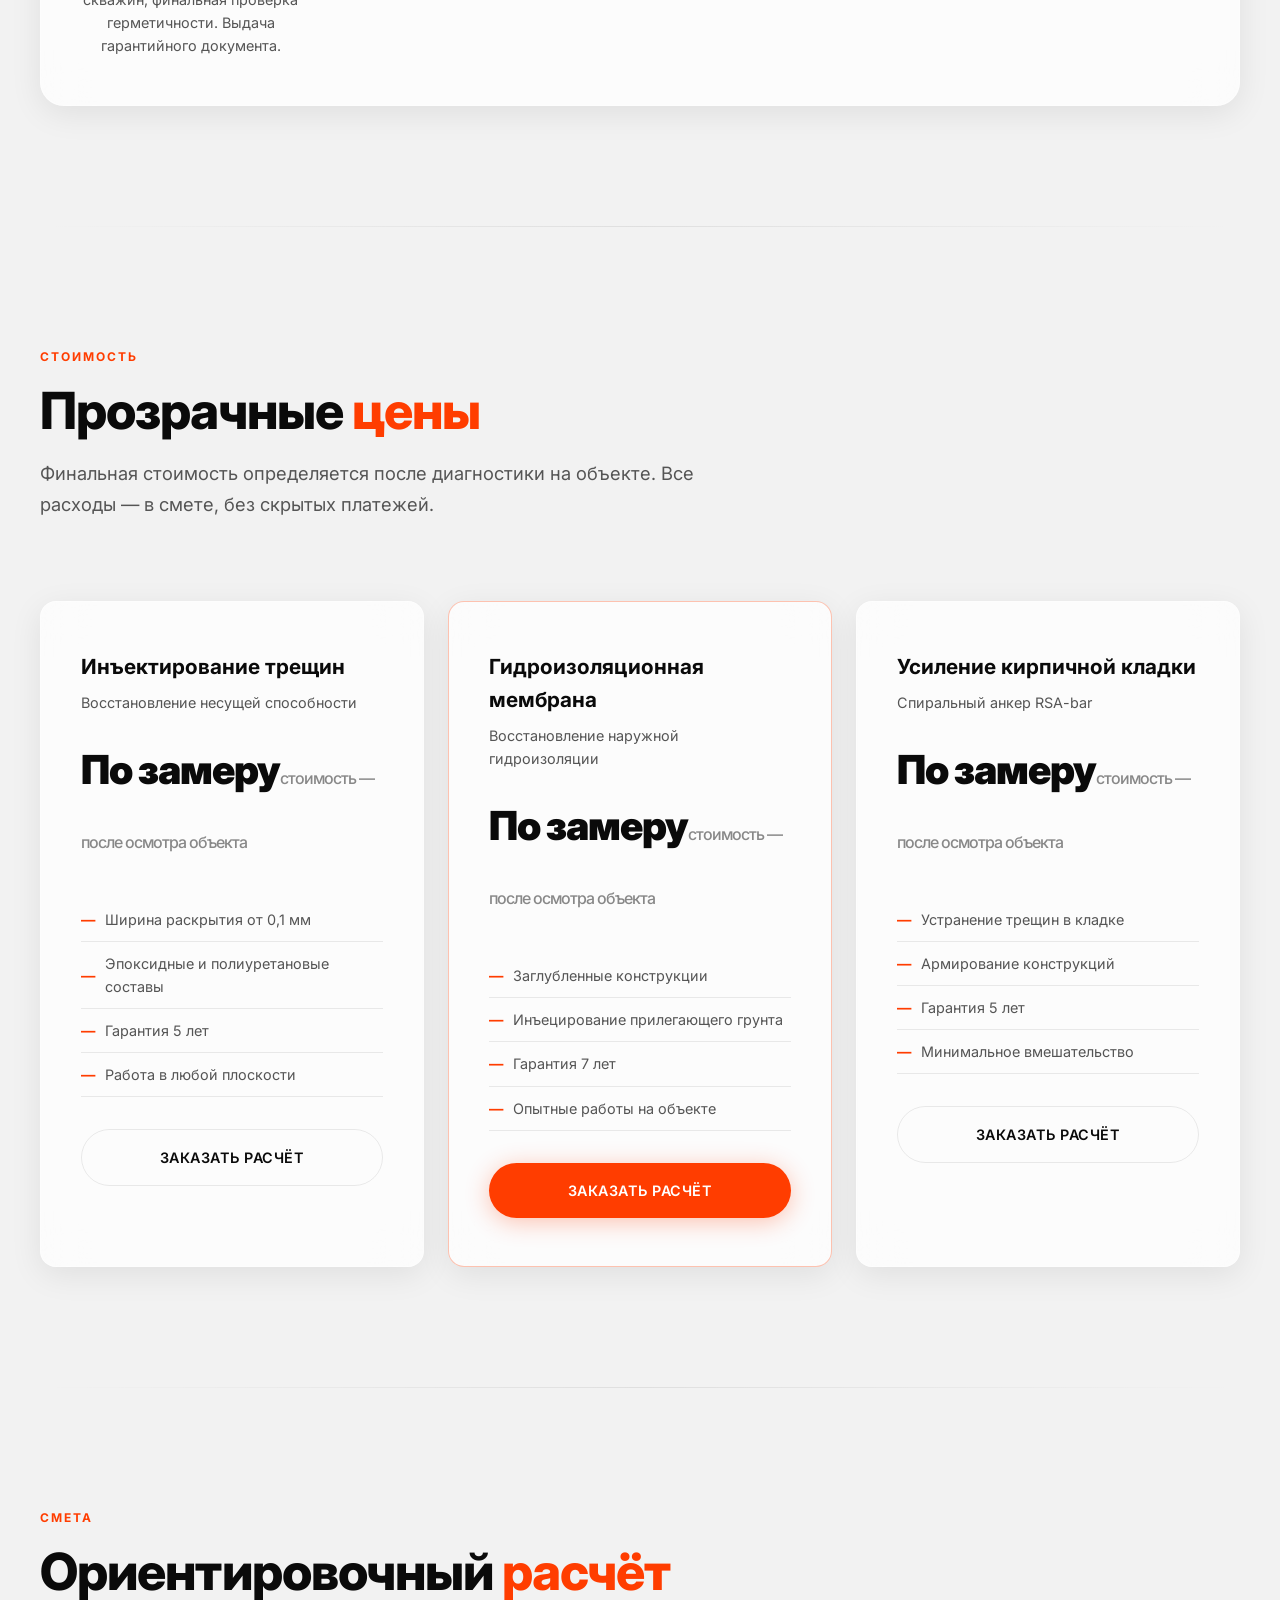
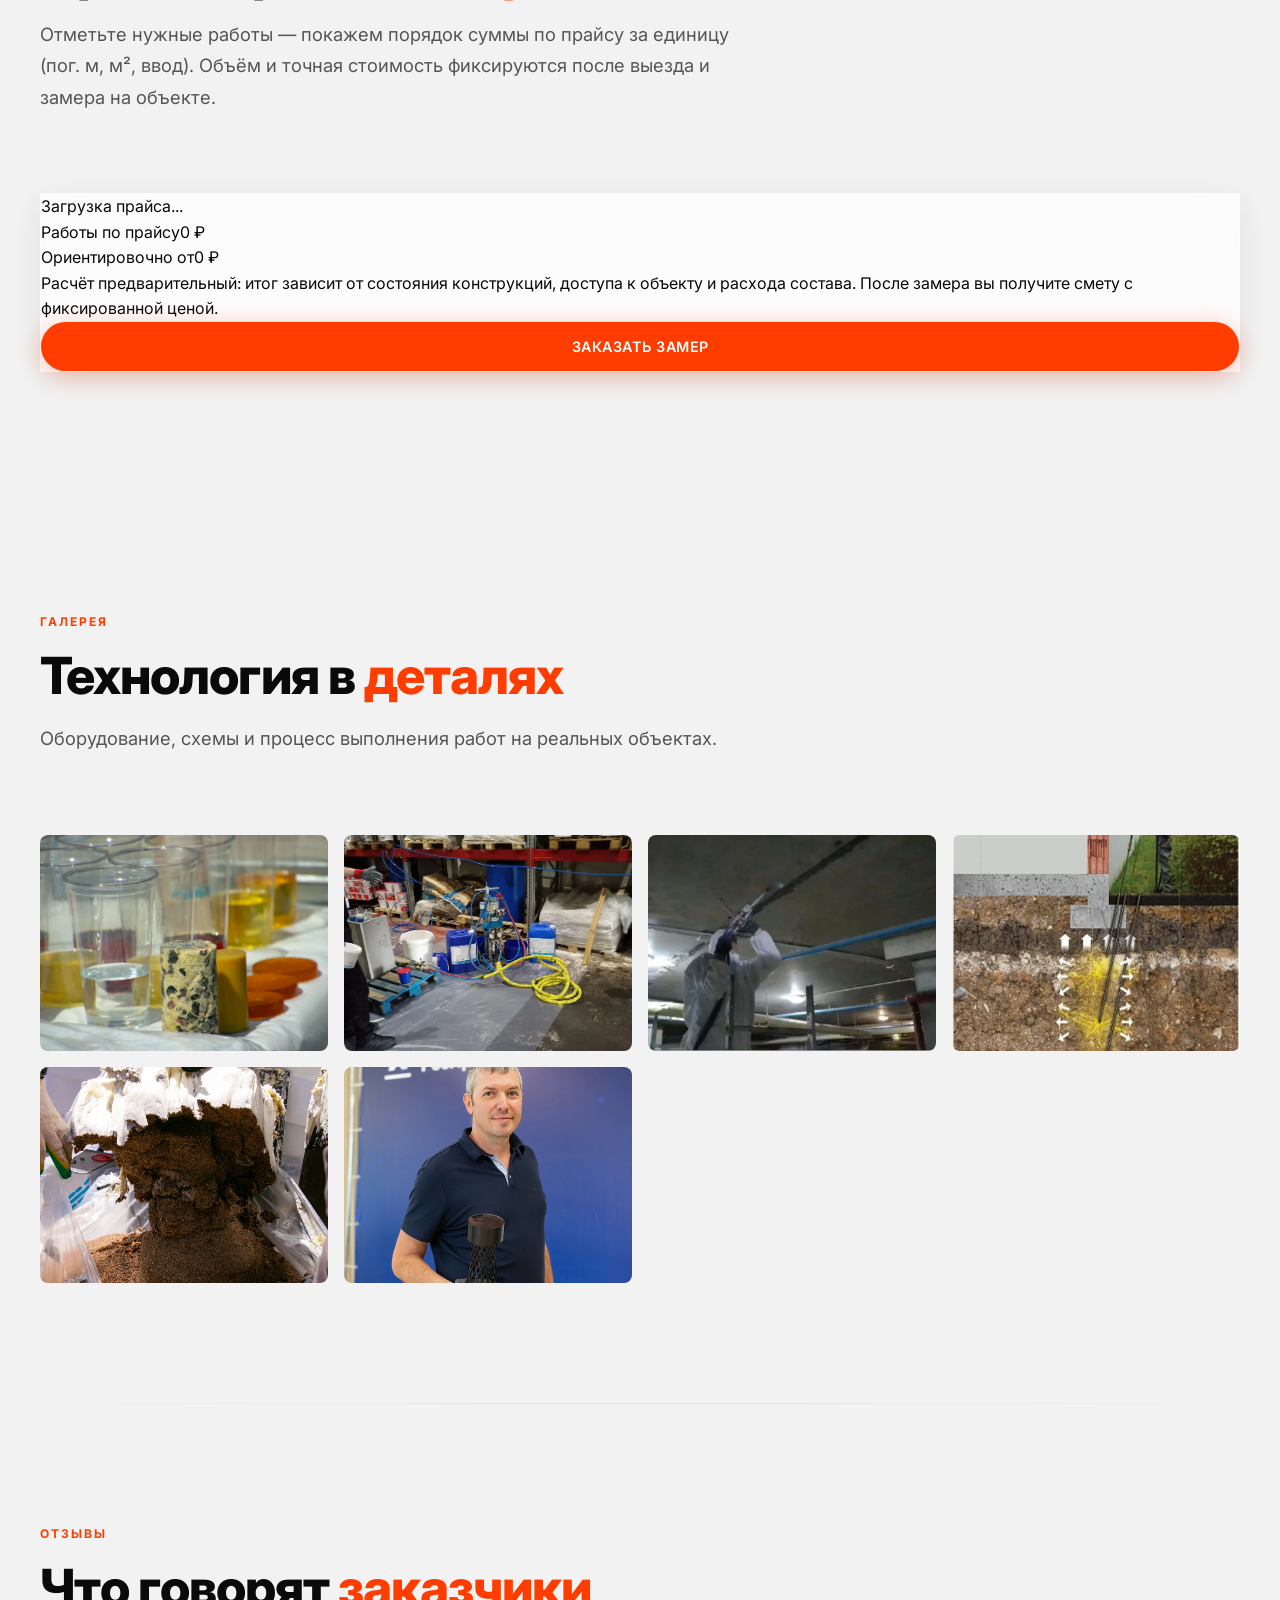
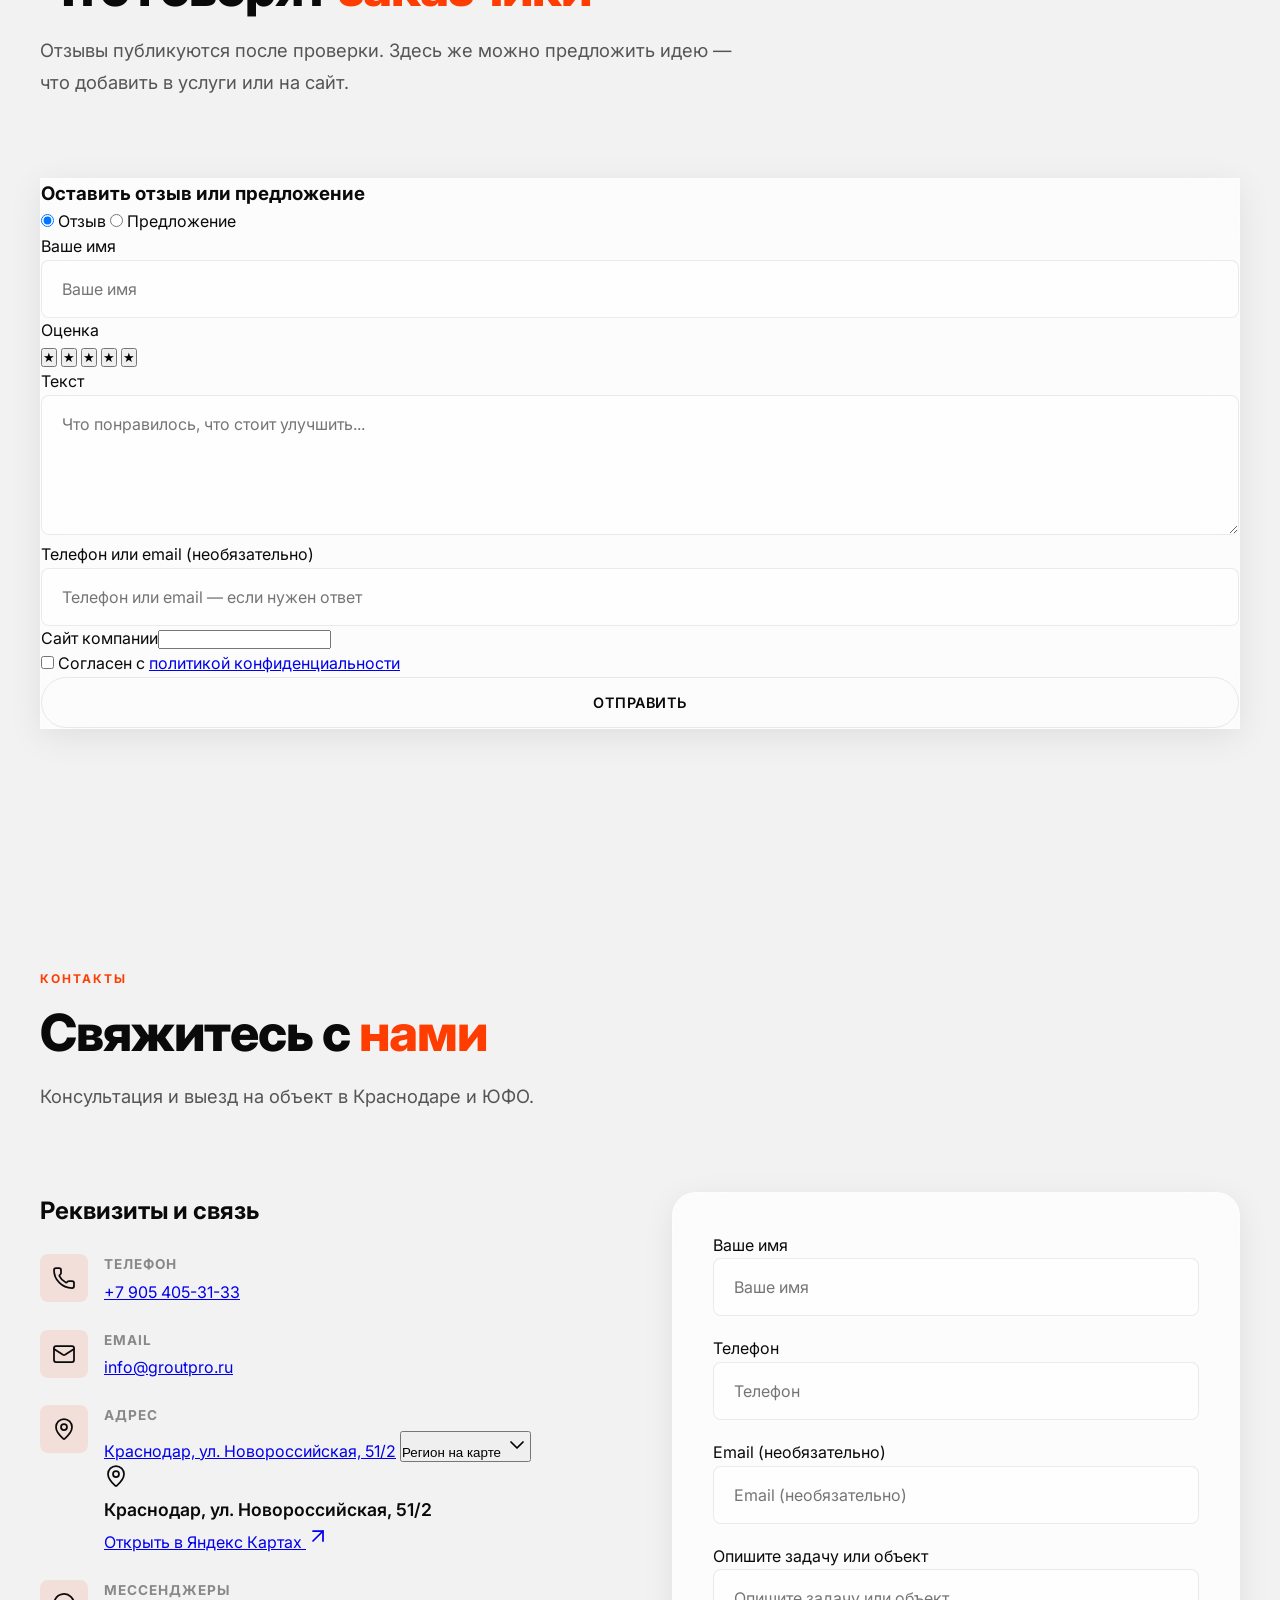
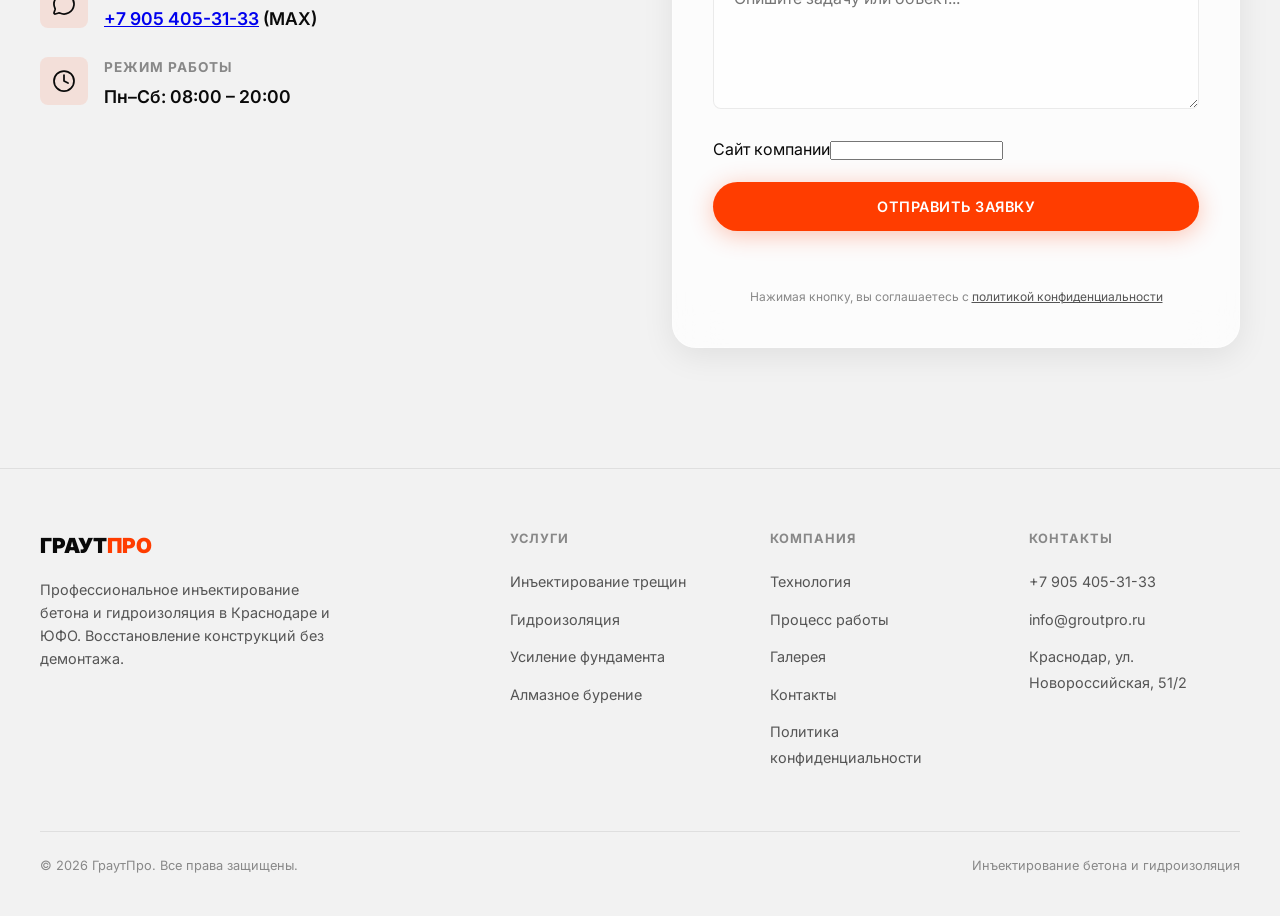
==== commit 6661936d: "index.html: комментарии разделов и устаревший TODO <!-- Gallery --> стоял над сметой, <!-- Contact -" ====
--- a/frontend/index.html
+++ b/frontend/index.html
@@ -8,13 +8,14 @@
   <meta name="viewport" content="width=device-width, initial-scale=1.0">
   <title>ГраутПро — Инъектирование бетона и гидроизоляция в Краснодаре</title>
   <meta name="description"
-    content="Профессиональное инъектирование трещин, гидроизоляция и восстановление бетонных конструкций в Краснодаре и Краснодарском крае.">
+    content="Профессиональное инъектирование трещин, гидроизоляция и восстановление бетонных конструкций в Краснодаре и ЮФО.">
   <link rel="preconnect" href="https://fonts.googleapis.com">
   <link rel="preconnect" href="https://fonts.gstatic.com" crossorigin>
-  <link href="https://fonts.googleapis.com/css2?family=Inter:wght@300;400;500;600;700;800;900&display=swap"
-    rel="stylesheet">
+  <link rel="stylesheet" href="https://fonts.googleapis.com/css2?family=Inter:wght@400;500;600;700;800;900&display=swap">
   <link rel="canonical" href="https://serious-company.ru/">
   <link rel="icon" href="/favicon.svg" type="image/svg+xml">
+  <meta name="theme-color" content="#F2F2F2" media="(prefers-color-scheme: light)">
+  <meta name="theme-color" content="#050505" media="(prefers-color-scheme: dark)">
   <meta property="og:type" content="website">
   <meta property="og:site_name" content="ГраутПро">
   <meta property="og:locale" content="ru_RU">
@@ -52,7 +53,7 @@
 <body>
 
   <!-- Navigation -->
-  <nav class="nav glass" aria-label="Основное меню">
+  <nav class="nav glass">
     <a href="/" class="nav-logo">
       Граут<span>Про</span>
     </a>
@@ -67,52 +68,49 @@
     </ul>
     <a href="/account" class="theme-toggle nav-account-link" aria-label="Профиль">
       <svg width="20" height="20" viewBox="0 0 24 24" fill="none" stroke="currentColor" stroke-width="2"
-        stroke-linecap="round" stroke-linejoin="round" aria-hidden="true" focusable="false">
+        stroke-linecap="round" stroke-linejoin="round">
         <path d="M20 21v-2a4 4 0 0 0-4-4H8a4 4 0 0 0-4 4v2" />
         <circle cx="12" cy="7" r="4" />
       </svg>
     </a>
     <a href="/cart" class="theme-toggle nav-cart-link" aria-label="Корзина">
       <svg width="20" height="20" viewBox="0 0 24 24" fill="none" stroke="currentColor" stroke-width="2"
-        stroke-linecap="round" stroke-linejoin="round" aria-hidden="true" focusable="false">
+        stroke-linecap="round" stroke-linejoin="round">
         <circle cx="9" cy="21" r="1" />
         <circle cx="20" cy="21" r="1" />
         <path d="M1 1h4l2.68 13.39a2 2 0 0 0 2 1.61h9.72a2 2 0 0 0 2-1.61L23 6H6" />
       </svg>
     </a>
-    <button class="theme-toggle" id="themeToggle" type="button" aria-label="Переключить тему">
+    <button class="theme-toggle" id="themeToggle" aria-label="Переключить тему">
       <svg width="20" height="20" viewBox="0 0 24 24" fill="none" stroke="currentColor" stroke-width="2"
-        stroke-linecap="round" stroke-linejoin="round" aria-hidden="true" focusable="false">
+        stroke-linecap="round" stroke-linejoin="round">
         <path d="M21 12.79A9 9 0 1 1 11.21 3 7 7 0 0 0 21 12.79z" />
       </svg>
     </button>
-    <button class="menu-btn" id="menuBtn" type="button" aria-label="Открыть меню" aria-controls="mobileMenu"
-      aria-expanded="false">
-      <span aria-hidden="true"></span><span aria-hidden="true"></span><span aria-hidden="true"></span>
-    </button>
+    <div class="menu-btn" id="menuBtn">
+      <span></span><span></span><span></span>
+    </div>
   </nav>
 
-  <!-- Mobile menu (<=1100px): closed = visibility:hidden + inert, toggled by #menuBtn in main.js -->
-  <div class="mobile-menu" id="mobileMenu" inert>
-    <nav class="mobile-menu-links" aria-label="Меню сайта">
-      <a href="/">Главная</a>
-      <a href="/#about">Технология</a>
-      <a href="/#services">Услуги</a>
-      <a href="/#pricing">Цены</a>
-      <a href="/#gallery">Галерея</a>
-      <a href="/#reviews">Отзывы</a>
-      <a href="/shop">Магазин</a>
-      <a href="/cart">Корзина</a>
-      <a href="/account">Профиль</a>
-      <a href="/#contact">Контакты</a>
-    </nav>
-    <a class="btn btn-primary mobile-menu-call" href="tel:+79054053133"><svg class="icon icon-inline"
-        aria-hidden="true" focusable="false" xmlns="http://www.w3.org/2000/svg" width="24" height="24"
-        viewBox="0 0 24 24" fill="none" stroke="currentColor" stroke-width="1.75" stroke-linecap="round"
-        stroke-linejoin="round">
-        <path
-          d="M13.832 16.568a1 1 0 0 0 1.213-.303l.355-.465A2 2 0 0 1 17 15h3a2 2 0 0 1 2 2v3a2 2 0 0 1-2 2A18 18 0 0 1 2 4a2 2 0 0 1 2-2h3a2 2 0 0 1 2 2v3a2 2 0 0 1-.8 1.6l-.468.351a1 1 0 0 0-.292 1.233 14 14 0 0 0 6.392 6.384" />
-      </svg><span class="sr-only">Позвонить: </span>+7 905 405-31-33</a>
+  <!-- Mobile Menu -->
+  <div class="mobile-menu" id="mobileMenu">
+    <a href="#about">Технология</a>
+    <a href="/shop">Магазин</a>
+    <a href="#services">Услуги</a>
+    <a href="#process">Процесс</a>
+    <a href="#pricing">Цены</a>
+    <a href="#gallery">Галерея</a>
+    <a href="#reviews">Отзывы</a>
+    <a href="#contact">Контакты</a>
+    <a href="/account">Профиль</a>
+    <a href="/cart"><svg class="icon icon-inline" aria-hidden="true" focusable="false"
+        xmlns="http://www.w3.org/2000/svg" width="24" height="24" viewBox="0 0 24 24" fill="none" stroke="currentColor"
+        stroke-width="1.75" stroke-linecap="round" stroke-linejoin="round">
+        <path d="m2.05 2.05 1.099-.028a1 1 0 0 1 1.008.815l2.69 14.347A1 1 0 0 0 7.83 18H18" />
+        <path d="M4.563 5h16.435a1 1 0 0 1 .981 1.204l-1.026 6.226A2 2 0 0 1 18.962 14H6.25" />
+        <circle cx="18" cy="20" r="2" />
+        <circle cx="8" cy="20" r="2" />
+      </svg>Корзина</a>
   </div>
 
   <!-- Hero -->
@@ -141,9 +139,9 @@
   </section>
 
   <!-- Stats -->
-  <section class="section section--flush-top">
-    <div class="container">
-      <div class="stats-grid stats-panel glass">
+  <section class="section" style="padding-top: 0;">
+    <div class="container">
+      <div class="stats-grid glass" style="border-radius: 24px; padding: 48px 24px;">
         <div class="stat-item reveal">
           <div class="stat-number" data-count="5" data-suffix="+">0+</div>
           <div class="stat-label">лет опыта в инъектировании</div>
@@ -163,7 +161,7 @@
   <!-- About -->
   <section class="section" id="about">
     <div class="container">
-      <div class="section-header section-header--compact reveal">
+      <div class="section-header reveal" style="margin-bottom: 48px;">
         <div class="section-label">О технологии</div>
         <h2>Что такое <span style="color: var(--accent);">инъектирование</span></h2>
         <p class="lead">Два направления работ: восстановление бетонных конструкций и укрепление грунта под зданием.</p>
@@ -367,10 +365,10 @@
         <h2>Этапы <span style="color: var(--accent);">работы</span></h2>
         <p class="lead">Прозрачный процесс от первого звонка до сдачи объекта с гарантией.</p>
       </div>
-      <div class="process-grid glass">
+      <div class="process-grid glass" style="border-radius: 24px;">
         <div class="process-step reveal">
           <h4>Диагностика</h4>
-          <p>Выезд специалиста на объект в Краснодаре и области. Оценка повреждений, фотофиксация, замеры.
+          <p>Выезд специалиста на объект в Краснодаре и ЮФО. Оценка повреждений, фотофиксация, замеры.
           </p>
         </div>
         <div class="process-step reveal">
@@ -408,7 +406,7 @@
       <div class="pricing-grid">
         <div class="card glass pricing-card reveal">
           <h3>Инъектирование трещин</h3>
-          <p class="pricing-card-sub">Восстановление несущей
+          <p style="color: var(--text-secondary); font-size: 0.9rem; margin-top: 8px;">Восстановление несущей
             способности</p>
           <div class="price price--quote">По замеру<span>стоимость — после осмотра объекта</span></div>
           <ul>
@@ -417,11 +415,11 @@
             <li>Гарантия 5 лет</li>
             <li>Работа в любой плоскости</li>
           </ul>
-          <a href="#contact" class="btn btn-secondary btn-block">Заказать расчёт</a>
+          <a href="#contact" class="btn btn-secondary" style="width: 100%; justify-content: center;">Заказать расчёт</a>
         </div>
         <div class="card glass pricing-card featured reveal">
           <h3>Гидроизоляционная мембрана</h3>
-          <p class="pricing-card-sub">Восстановление наружной
+          <p style="color: var(--text-secondary); font-size: 0.9rem; margin-top: 8px;">Восстановление наружной
             гидроизоляции</p>
           <div class="price price--quote">По замеру<span>стоимость — после осмотра объекта</span></div>
           <ul>
@@ -430,11 +428,11 @@
             <li>Гарантия 7 лет</li>
             <li>Опытные работы на объекте</li>
           </ul>
-          <a href="#contact" class="btn btn-primary btn-block">Заказать расчёт</a>
+          <a href="#contact" class="btn btn-primary" style="width: 100%; justify-content: center;">Заказать расчёт</a>
         </div>
         <div class="card glass pricing-card reveal">
           <h3>Усиление кирпичной кладки</h3>
-          <p class="pricing-card-sub">Спиральный анкер RSA-bar</p>
+          <p style="color: var(--text-secondary); font-size: 0.9rem; margin-top: 8px;">Спиральный анкер RSA-bar</p>
           <div class="price price--quote">По замеру<span>стоимость — после осмотра объекта</span></div>
           <ul>
             <li>Устранение трещин в кладке</li>
@@ -442,7 +440,7 @@
             <li>Гарантия 5 лет</li>
             <li>Минимальное вмешательство</li>
           </ul>
-          <a href="#contact" class="btn btn-secondary btn-block">Заказать расчёт</a>
+          <a href="#contact" class="btn btn-secondary" style="width: 100%; justify-content: center;">Заказать расчёт</a>
         </div>
       </div>
     </div>
@@ -450,7 +448,7 @@
 
   <div class="divider"></div>
 
-  <!-- Gallery -->
+  <!-- Estimate -->
   <section class="section" id="estimate">
     <div class="container">
       <div class="section-header reveal">
@@ -464,7 +462,7 @@
           <div class="estimate-row"><span>Работы по прайсу</span><span id="estimate-works">0 ₽</span></div>
           <div class="estimate-row estimate-row--total"><span>Ориентировочно от</span><span id="estimate-total">0 ₽</span></div>
           <p class="estimate-note">Расчёт предварительный: итог зависит от состояния конструкций, доступа к объекту и расхода состава. После замера вы получите смету с фиксированной ценой.</p>
-          <button type="button" class="btn btn-primary btn-block" id="estimate-request">Заказать замер</button>
+          <button type="button" class="btn btn-primary" id="estimate-request" style="width:100%;justify-content:center">Заказать замер</button>
           <form class="estimate-form" id="estimate-form" hidden>
             <p class="estimate-form-head">Заявка на замер <span id="estimate-chosen"></span></p>
             <div class="form-group">
@@ -485,7 +483,7 @@
             </div>
             <div class="hp-field" aria-hidden="true"><label>Сайт компании<input type="text" id="estimate-website" tabindex="-1" autocomplete="off"></label></div>
             <label class="consent-checkbox"><input type="checkbox" id="estimate-consent" required> Согласен с <a href="/privacy-policy">политикой конфиденциальности</a></label>
-            <button type="submit" class="btn btn-primary btn-block">Отправить заявку на замер</button>
+            <button type="submit" class="btn btn-primary" style="width:100%;justify-content:center">Отправить заявку на замер</button>
             <p class="contact-form-status" id="estimate-status" role="status" aria-live="polite"></p>
           </form>
         </div>
@@ -493,6 +491,7 @@
     </div>
   </section>
 
+  <!-- Gallery -->
   <section class="section" id="gallery">
     <div class="container">
       <div class="section-header reveal">
@@ -523,7 +522,7 @@
     </div>
   </section>
 
-  <div class="lightbox" id="lightbox" role="dialog" aria-modal="true" aria-label="Просмотр фото" hidden>
+  <div class="lightbox" id="lightbox" hidden>
     <button class="lightbox-close" id="lightbox-close" type="button" aria-label="Закрыть галерею"><svg class="icon"
         aria-hidden="true" focusable="false" xmlns="http://www.w3.org/2000/svg" width="24" height="24"
         viewBox="0 0 24 24" fill="none" stroke="currentColor" stroke-width="1.75" stroke-linecap="round"
@@ -542,7 +541,7 @@
 
   <div class="divider"></div>
 
-  <!-- Contact -->
+  <!-- Reviews -->
   <section class="section" id="reviews">
     <div class="container">
       <div class="section-header reveal">
@@ -583,18 +582,19 @@
         </div>
         <div class="hp-field" aria-hidden="true"><label>Сайт компании<input type="text" id="review-website" tabindex="-1" autocomplete="off"></label></div>
         <label class="consent-checkbox"><input type="checkbox" id="review-consent" required> Согласен с <a href="/privacy-policy">политикой конфиденциальности</a></label>
-        <button type="submit" class="btn btn-secondary btn-block">Отправить</button>
+        <button type="submit" class="btn btn-secondary" style="width:100%;justify-content:center">Отправить</button>
         <p class="contact-form-status" id="review-status" role="status" aria-live="polite"></p>
       </form>
     </div>
   </section>
 
+  <!-- Contact -->
   <section class="section" id="contact">
     <div class="container">
       <div class="section-header reveal">
         <div class="section-label">Контакты</div>
         <h2>Свяжитесь с <span style="color: var(--accent);">нами</span></h2>
-        <p class="lead">Консультация и выезд на объект в Краснодаре и Краснодарском крае.</p>
+        <p class="lead">Консультация и выезд на объект в Краснодаре и ЮФО.</p>
       </div>
       <div class="contact-grid">
         <div class="contact-info reveal">
@@ -693,7 +693,7 @@
           </div>
         </div>
         <div class="reveal">
-          <form class="contact-form form-panel glass" id="contact-form" novalidate>
+          <form class="contact-form glass" id="contact-form" style="padding: 40px; border-radius: 24px;" novalidate>
             <div class="form-group">
               <label class="field-label" for="contact-name">Ваше имя</label><input type="text" id="contact-name" placeholder="Ваше имя" required minlength="2" maxlength="120"
                 autocomplete="name">
@@ -710,11 +710,12 @@
             </div>
             <div class="hp-field" aria-hidden="true"><label>Сайт компании<input type="text" id="contact-website"
                   tabindex="-1" autocomplete="off"></label></div>
-            <button type="submit" class="btn btn-primary btn-block">Отправить
+            <button type="submit" class="btn btn-primary" style="width: 100%; justify-content: center;">Отправить
               заявку</button>
             <p class="contact-form-status" id="contact-form-status" role="status" aria-live="polite"></p>
-            <p class="form-note">Нажимая кнопку, вы
-              соглашаетесь с <a href="/privacy-policy">политикой конфиденциальности</a></p>
+            <p style="font-size: 0.75rem; color: var(--muted); text-align: center; margin-top: 16px;">Нажимая кнопку, вы
+              соглашаетесь с <a href="/privacy-policy"
+                style="color:var(--text-secondary);text-decoration:underline">политикой конфиденциальности</a></p>
           </form>
         </div>
       </div>
@@ -726,7 +727,7 @@
     <div class="footer-grid">
       <div>
         <div class="footer-brand">Граут<span>Про</span></div>
-        <p class="footer-desc">Профессиональное инъектирование бетона и гидроизоляция в Краснодаре и Краснодарском крае.
+        <p class="footer-desc">Профессиональное инъектирование бетона и гидроизоляция в Краснодаре и ЮФО.
           Восстановление конструкций без демонтажа.</p>
       </div>
       <div>
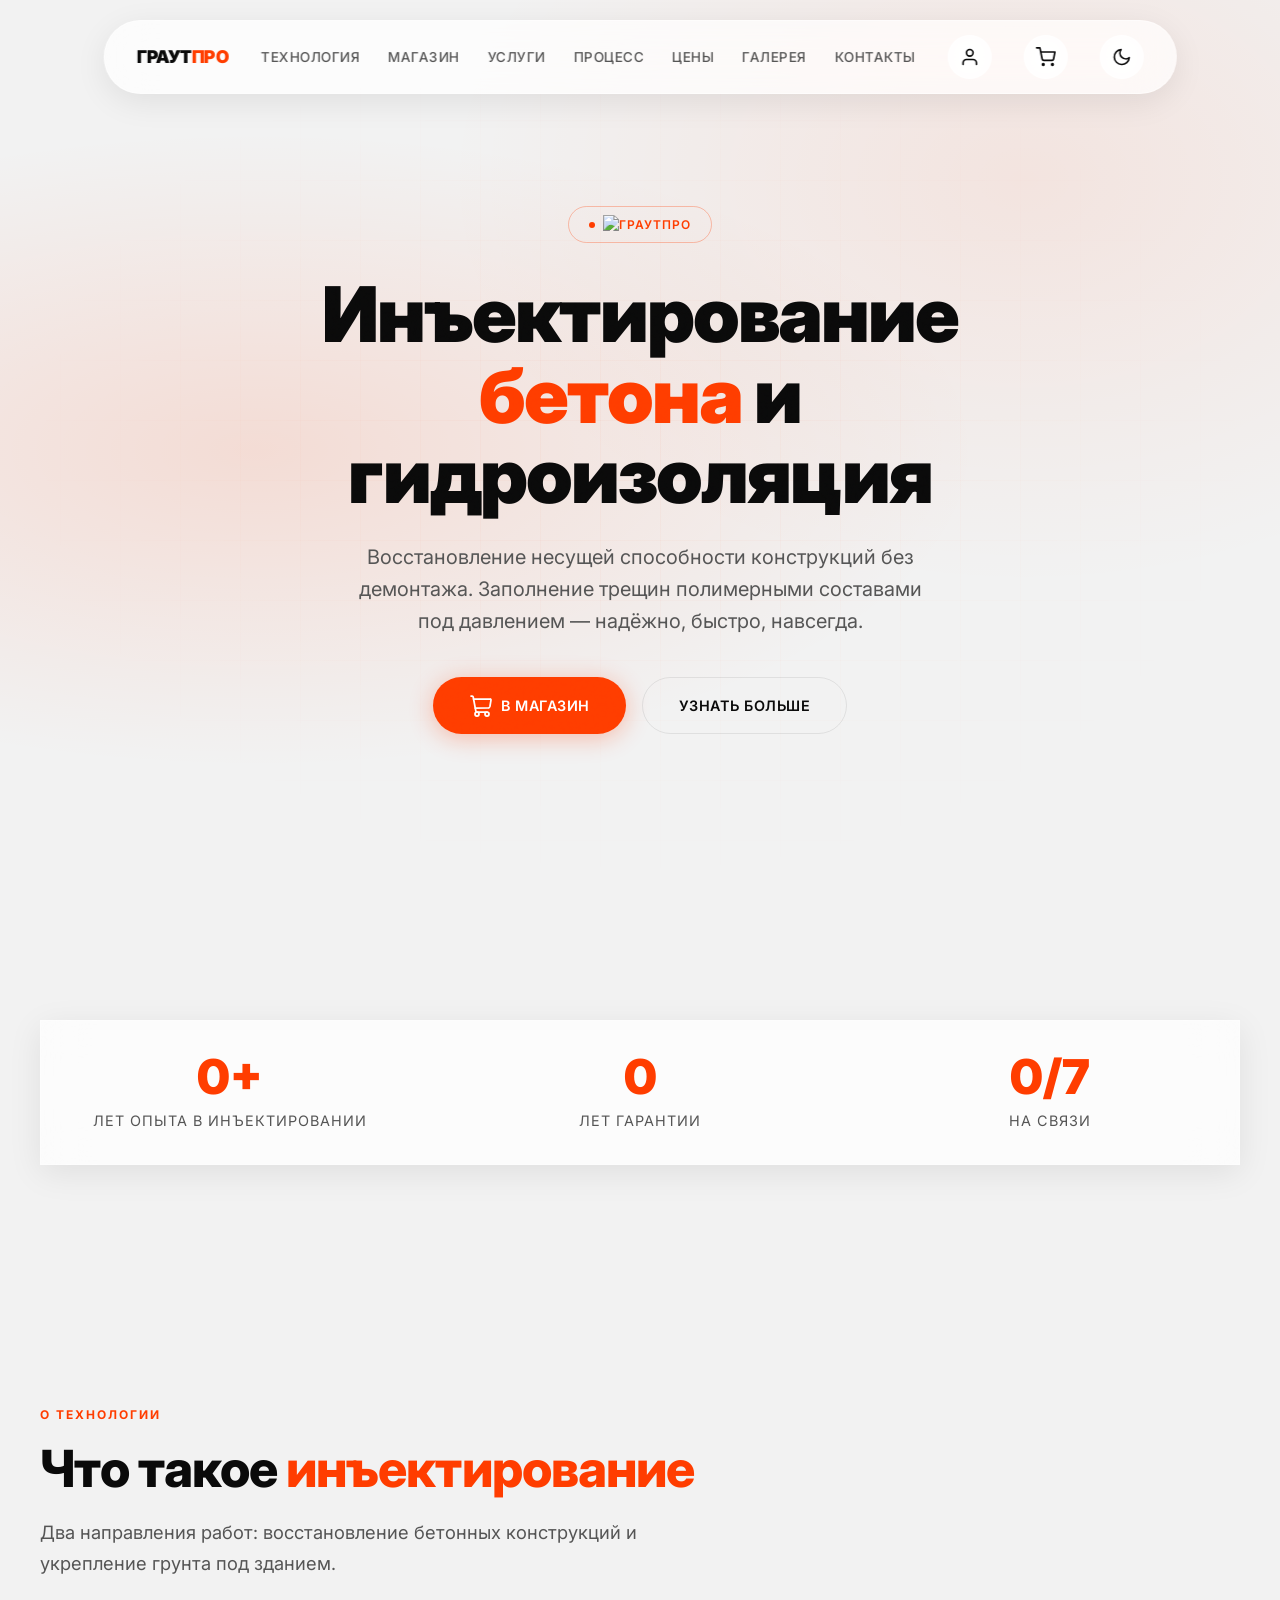
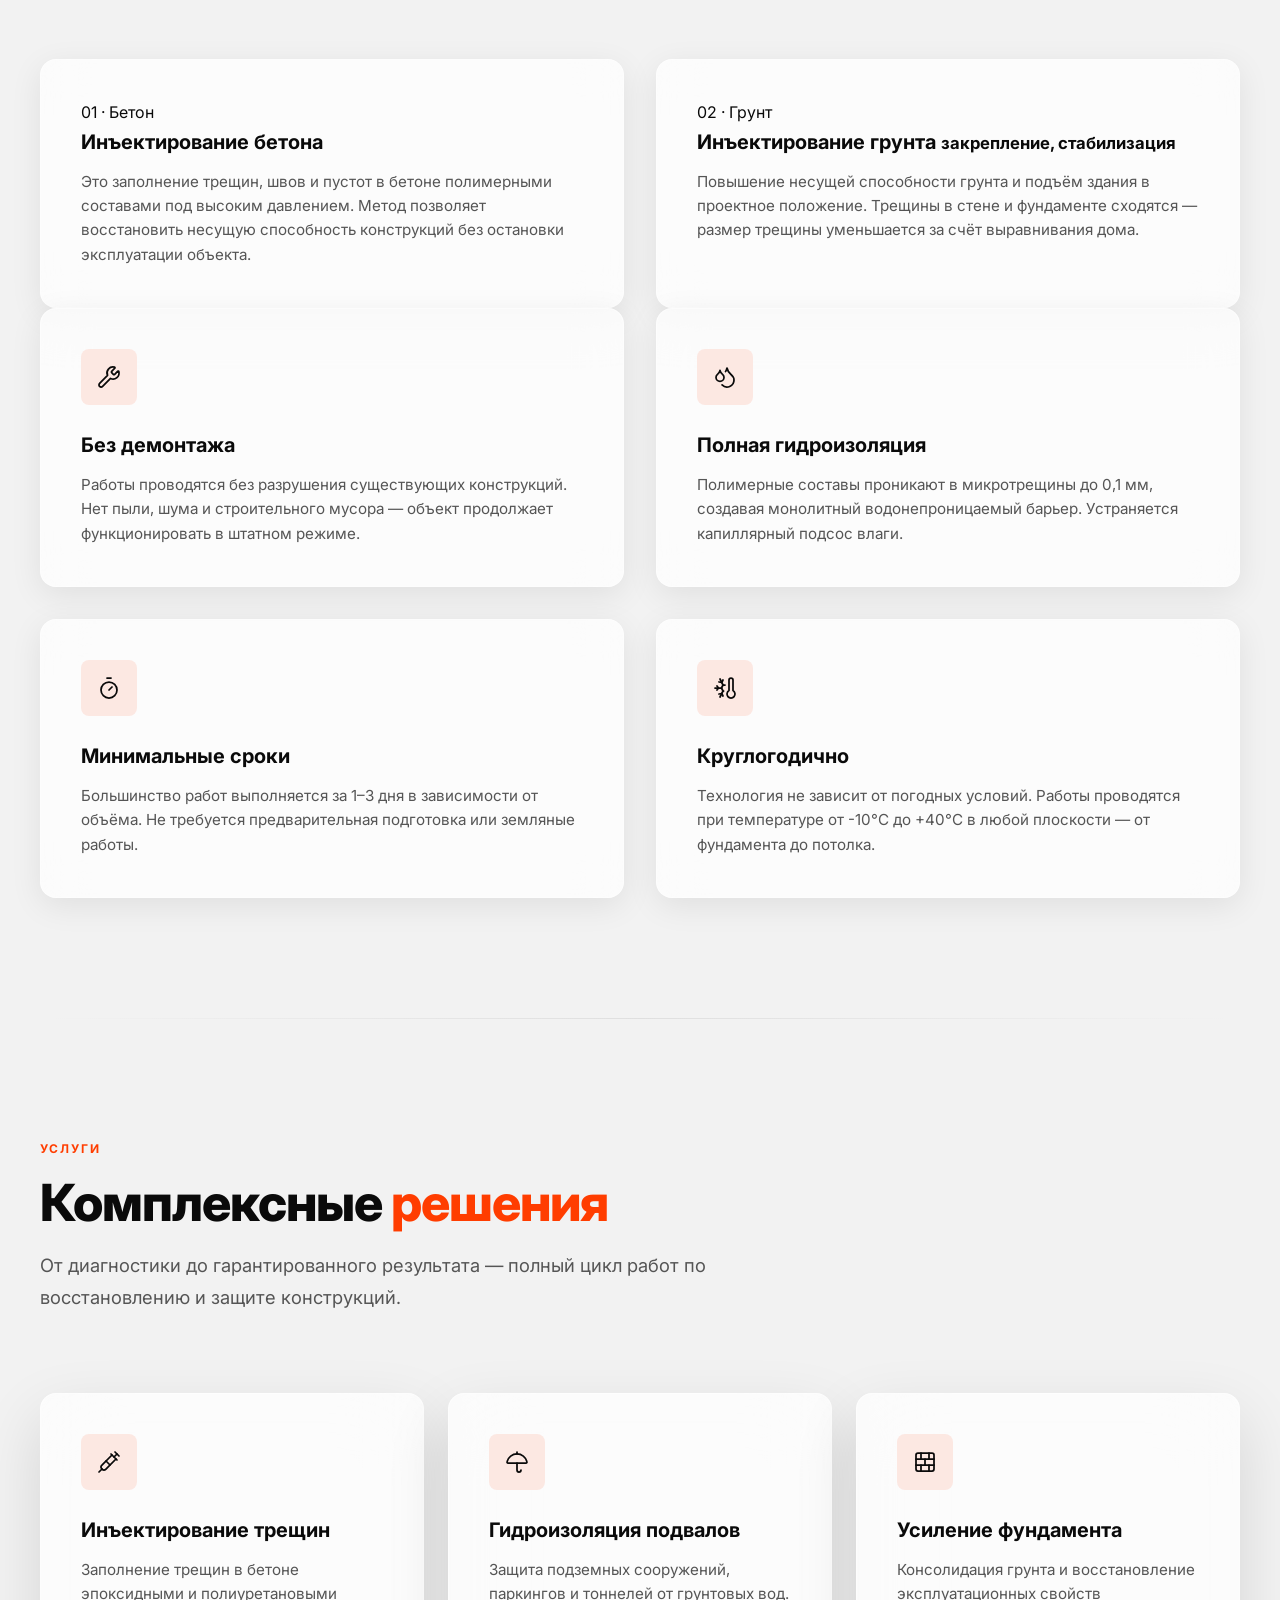
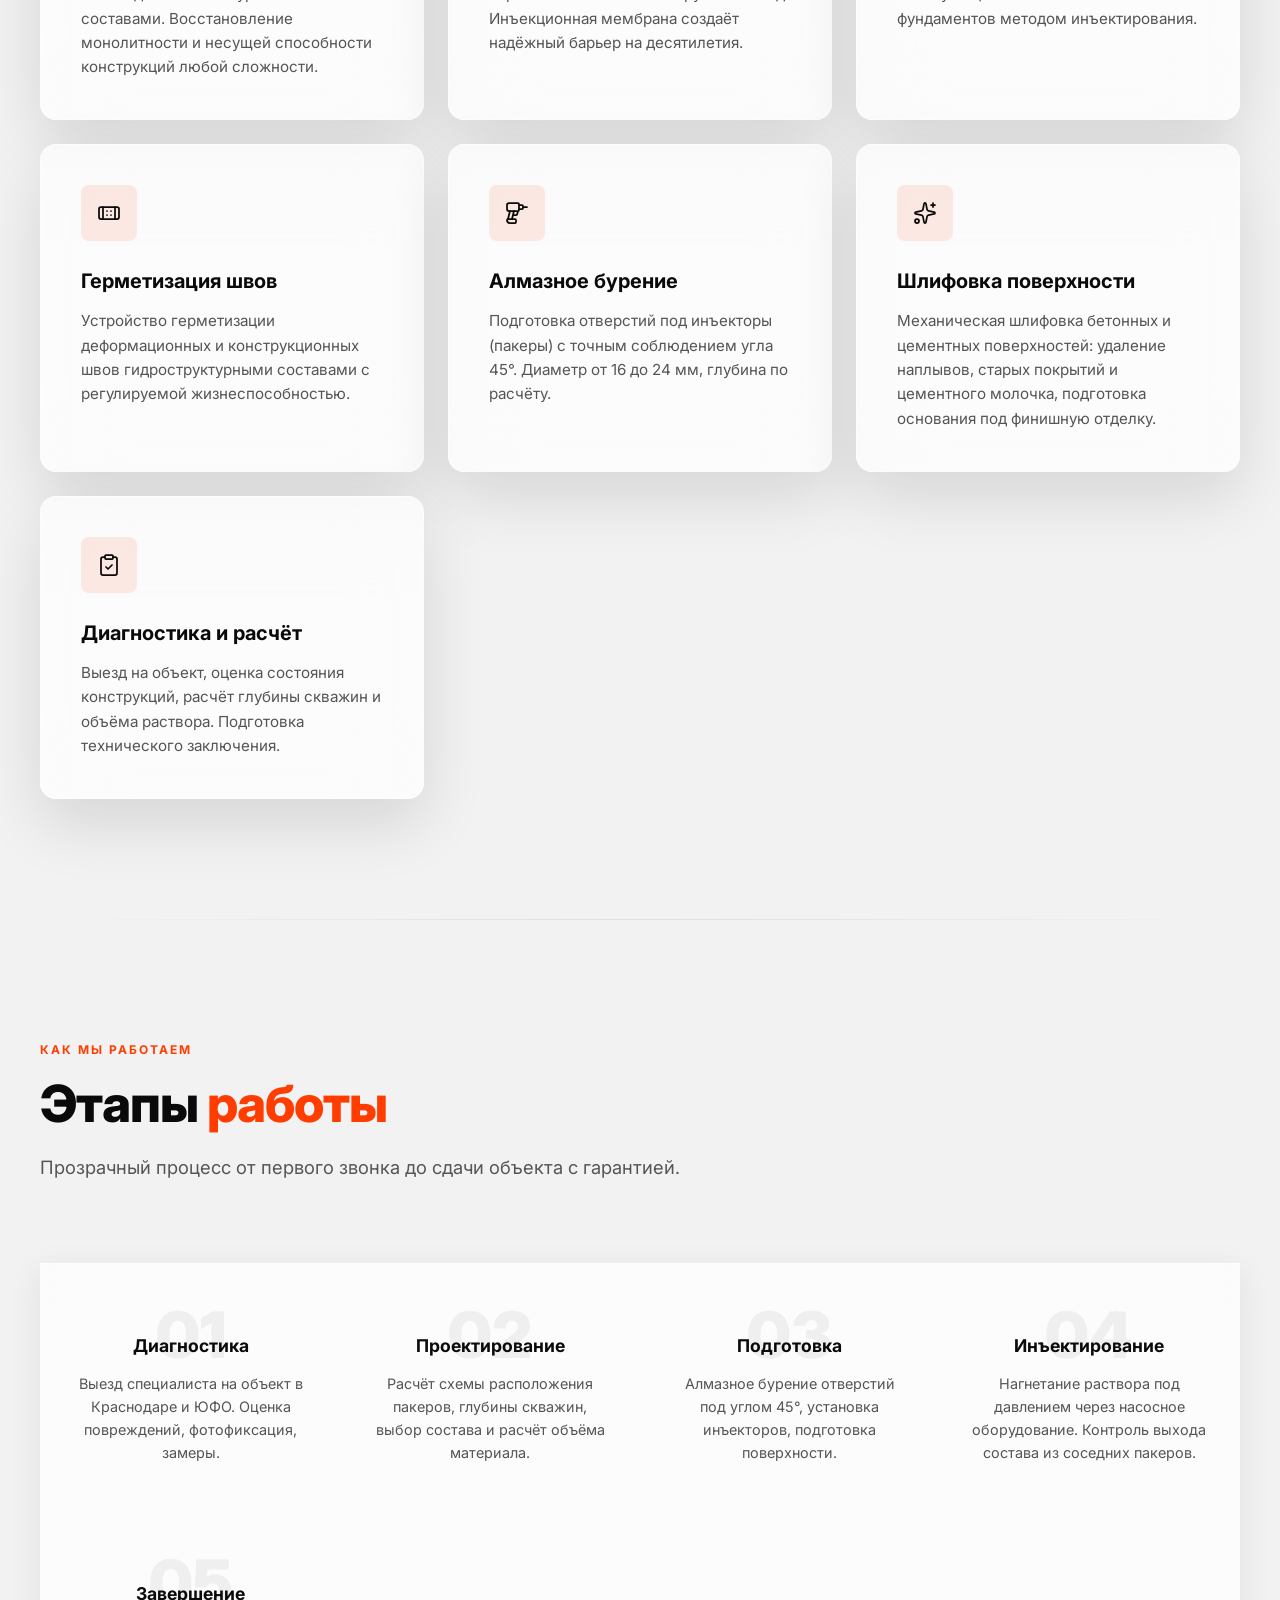
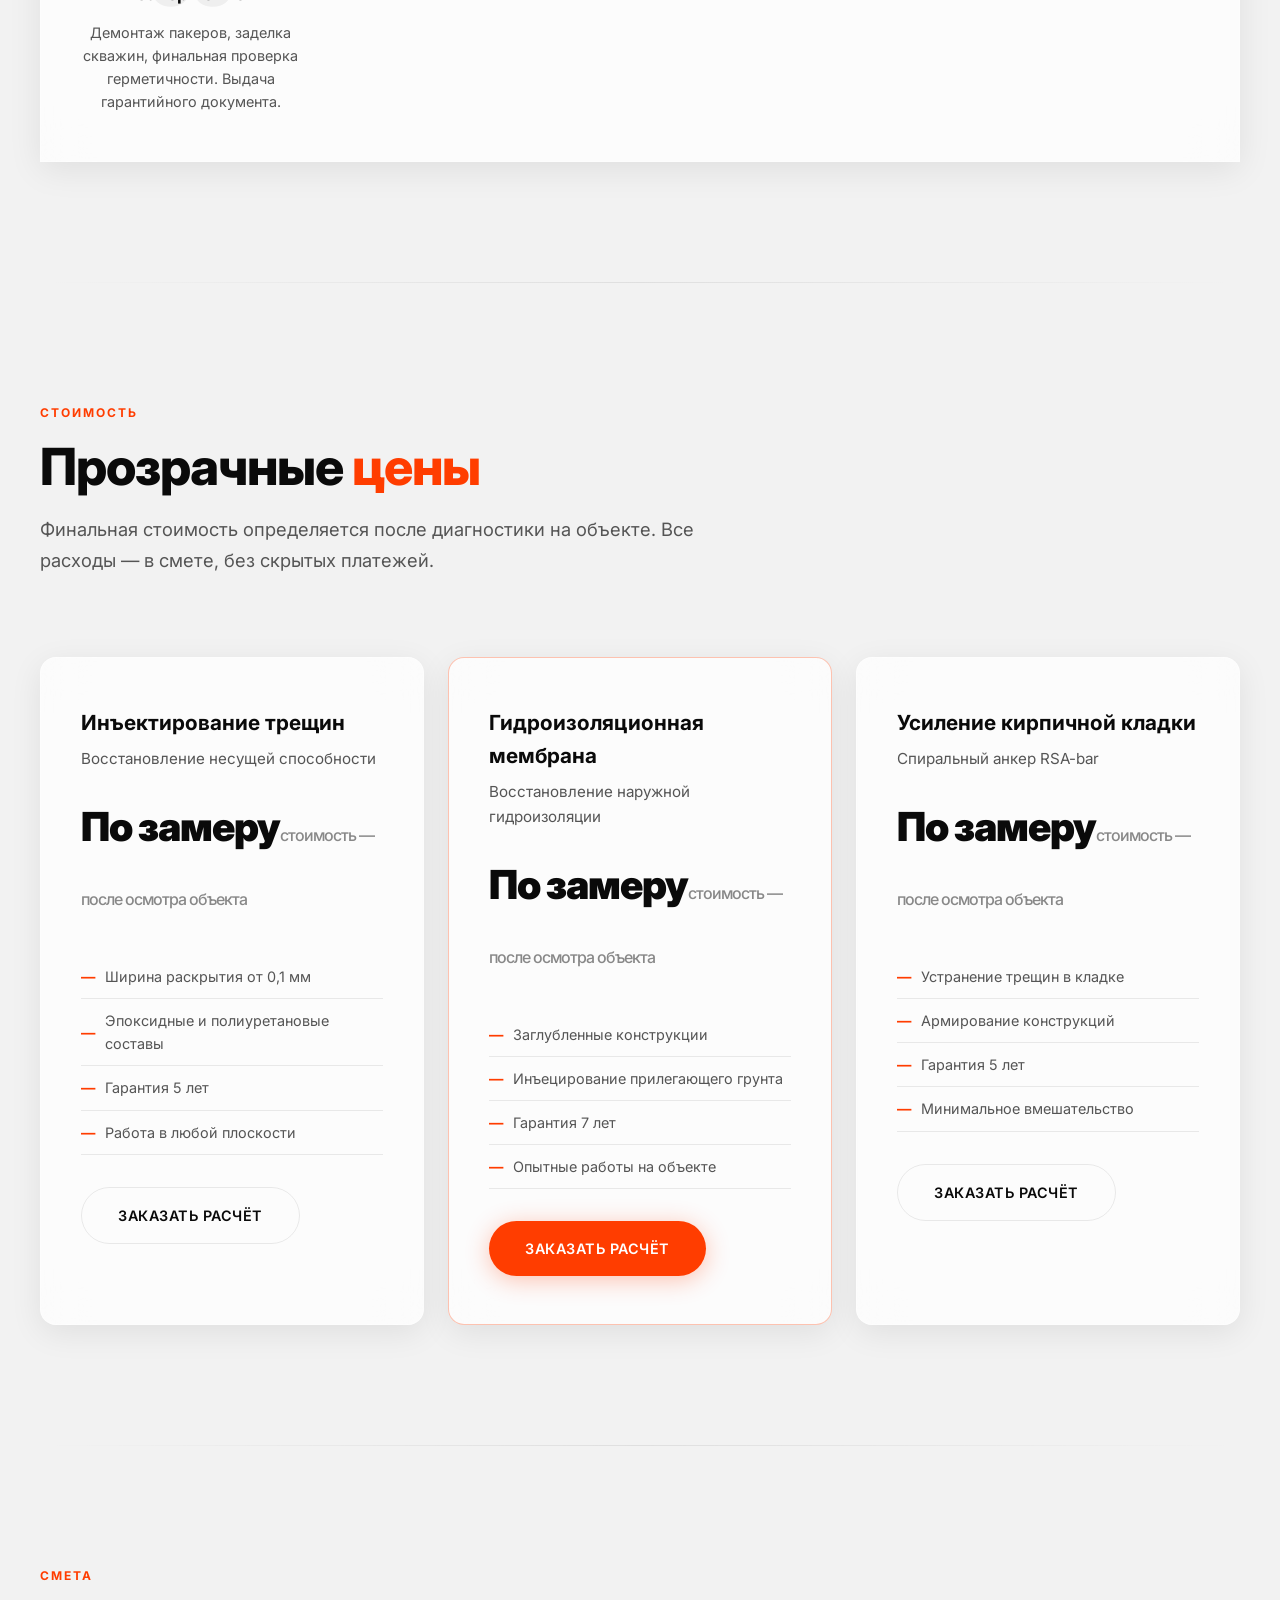
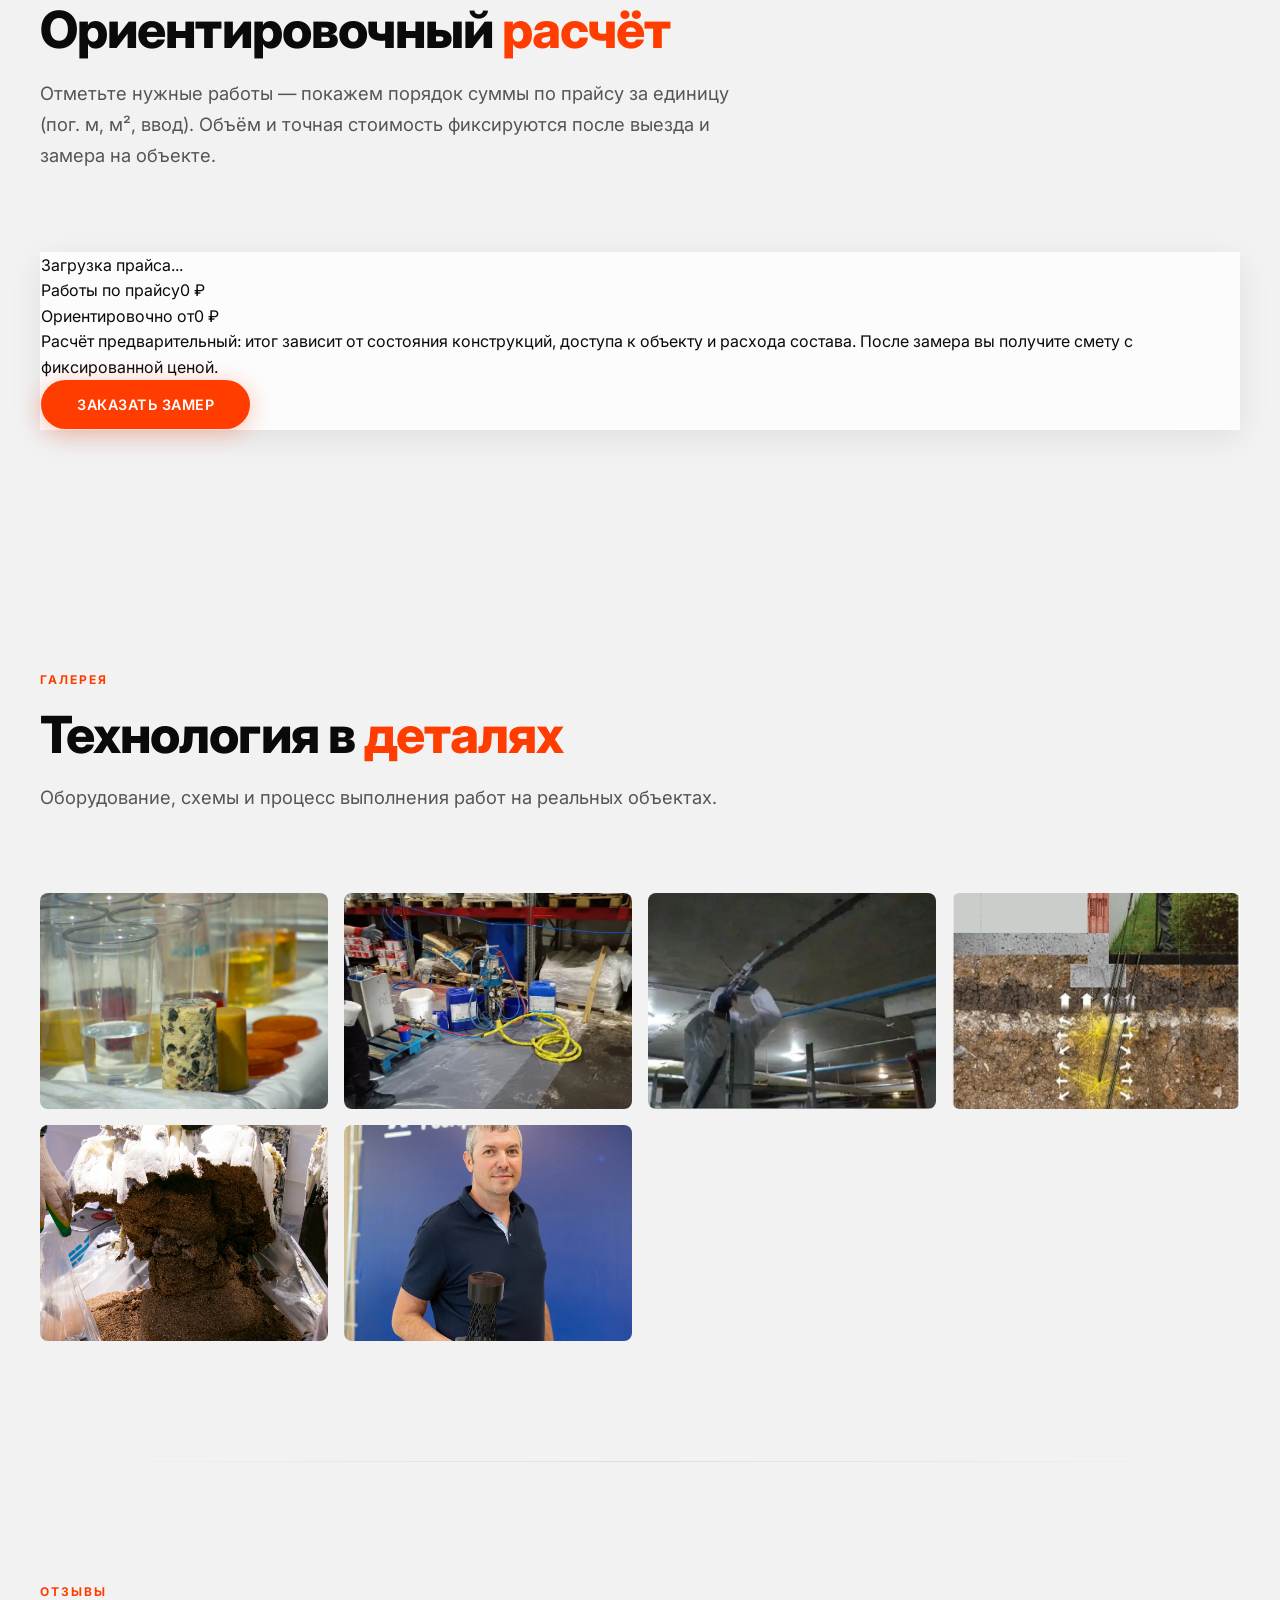
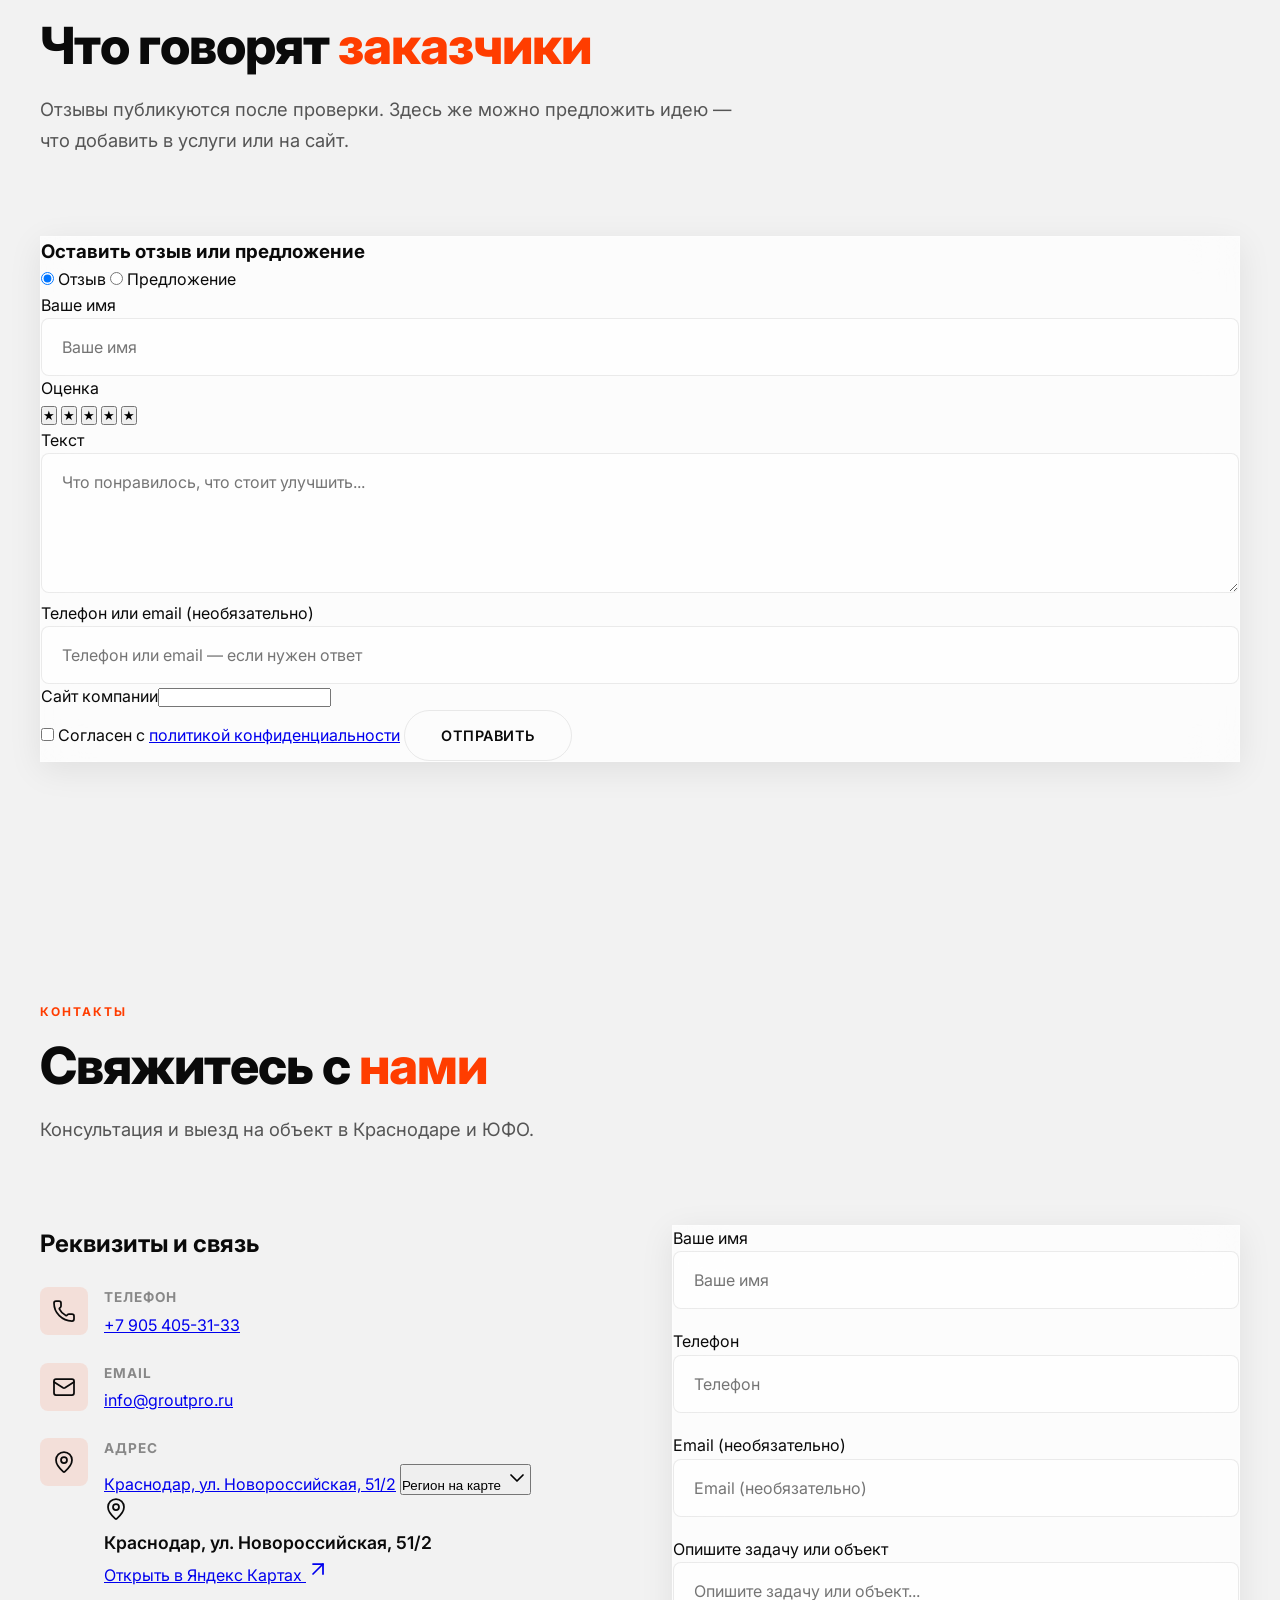
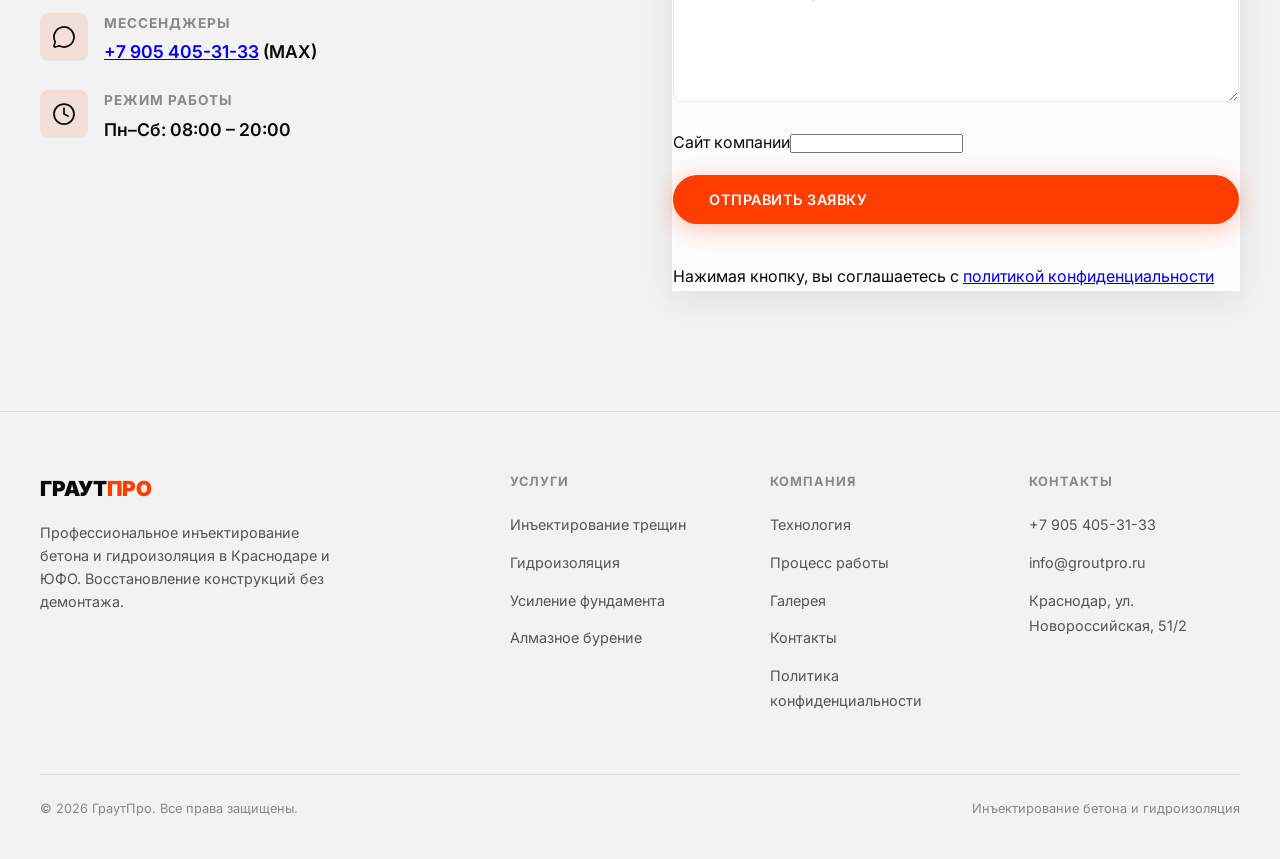
==== commit a307f86d: "Merge fix/frontend into integration Conflicts resolved by keeping both sides: - index.html pricing c" ====
--- a/frontend/index.html
+++ b/frontend/index.html
@@ -53,7 +53,7 @@
 <body>
 
   <!-- Navigation -->
-  <nav class="nav glass">
+  <nav class="nav glass" aria-label="Основное меню">
     <a href="/" class="nav-logo">
       Граут<span>Про</span>
     </a>
@@ -68,49 +68,52 @@
     </ul>
     <a href="/account" class="theme-toggle nav-account-link" aria-label="Профиль">
       <svg width="20" height="20" viewBox="0 0 24 24" fill="none" stroke="currentColor" stroke-width="2"
-        stroke-linecap="round" stroke-linejoin="round">
+        stroke-linecap="round" stroke-linejoin="round" aria-hidden="true" focusable="false">
         <path d="M20 21v-2a4 4 0 0 0-4-4H8a4 4 0 0 0-4 4v2" />
         <circle cx="12" cy="7" r="4" />
       </svg>
     </a>
     <a href="/cart" class="theme-toggle nav-cart-link" aria-label="Корзина">
       <svg width="20" height="20" viewBox="0 0 24 24" fill="none" stroke="currentColor" stroke-width="2"
-        stroke-linecap="round" stroke-linejoin="round">
+        stroke-linecap="round" stroke-linejoin="round" aria-hidden="true" focusable="false">
         <circle cx="9" cy="21" r="1" />
         <circle cx="20" cy="21" r="1" />
         <path d="M1 1h4l2.68 13.39a2 2 0 0 0 2 1.61h9.72a2 2 0 0 0 2-1.61L23 6H6" />
       </svg>
     </a>
-    <button class="theme-toggle" id="themeToggle" aria-label="Переключить тему">
+    <button class="theme-toggle" id="themeToggle" type="button" aria-label="Переключить тему">
       <svg width="20" height="20" viewBox="0 0 24 24" fill="none" stroke="currentColor" stroke-width="2"
-        stroke-linecap="round" stroke-linejoin="round">
+        stroke-linecap="round" stroke-linejoin="round" aria-hidden="true" focusable="false">
         <path d="M21 12.79A9 9 0 1 1 11.21 3 7 7 0 0 0 21 12.79z" />
       </svg>
     </button>
-    <div class="menu-btn" id="menuBtn">
-      <span></span><span></span><span></span>
-    </div>
+    <button class="menu-btn" id="menuBtn" type="button" aria-label="Открыть меню" aria-controls="mobileMenu"
+      aria-expanded="false">
+      <span aria-hidden="true"></span><span aria-hidden="true"></span><span aria-hidden="true"></span>
+    </button>
   </nav>
 
-  <!-- Mobile Menu -->
-  <div class="mobile-menu" id="mobileMenu">
-    <a href="#about">Технология</a>
-    <a href="/shop">Магазин</a>
-    <a href="#services">Услуги</a>
-    <a href="#process">Процесс</a>
-    <a href="#pricing">Цены</a>
-    <a href="#gallery">Галерея</a>
-    <a href="#reviews">Отзывы</a>
-    <a href="#contact">Контакты</a>
-    <a href="/account">Профиль</a>
-    <a href="/cart"><svg class="icon icon-inline" aria-hidden="true" focusable="false"
-        xmlns="http://www.w3.org/2000/svg" width="24" height="24" viewBox="0 0 24 24" fill="none" stroke="currentColor"
-        stroke-width="1.75" stroke-linecap="round" stroke-linejoin="round">
-        <path d="m2.05 2.05 1.099-.028a1 1 0 0 1 1.008.815l2.69 14.347A1 1 0 0 0 7.83 18H18" />
-        <path d="M4.563 5h16.435a1 1 0 0 1 .981 1.204l-1.026 6.226A2 2 0 0 1 18.962 14H6.25" />
-        <circle cx="18" cy="20" r="2" />
-        <circle cx="8" cy="20" r="2" />
-      </svg>Корзина</a>
+  <!-- Mobile menu (<=1100px): closed = visibility:hidden + inert, toggled by #menuBtn in main.js -->
+  <div class="mobile-menu" id="mobileMenu" inert>
+    <nav class="mobile-menu-links" aria-label="Меню сайта">
+      <a href="/">Главная</a>
+      <a href="/#about">Технология</a>
+      <a href="/#services">Услуги</a>
+      <a href="/#pricing">Цены</a>
+      <a href="/#gallery">Галерея</a>
+      <a href="/#reviews">Отзывы</a>
+      <a href="/shop">Магазин</a>
+      <a href="/cart">Корзина</a>
+      <a href="/account">Профиль</a>
+      <a href="/#contact">Контакты</a>
+    </nav>
+    <a class="btn btn-primary mobile-menu-call" href="tel:+79054053133"><svg class="icon icon-inline"
+        aria-hidden="true" focusable="false" xmlns="http://www.w3.org/2000/svg" width="24" height="24"
+        viewBox="0 0 24 24" fill="none" stroke="currentColor" stroke-width="1.75" stroke-linecap="round"
+        stroke-linejoin="round">
+        <path
+          d="M13.832 16.568a1 1 0 0 0 1.213-.303l.355-.465A2 2 0 0 1 17 15h3a2 2 0 0 1 2 2v3a2 2 0 0 1-2 2A18 18 0 0 1 2 4a2 2 0 0 1 2-2h3a2 2 0 0 1 2 2v3a2 2 0 0 1-.8 1.6l-.468.351a1 1 0 0 0-.292 1.233 14 14 0 0 0 6.392 6.384" />
+      </svg><span class="sr-only">Позвонить: </span>+7 905 405-31-33</a>
   </div>
 
   <!-- Hero -->
@@ -139,9 +142,9 @@
   </section>
 
   <!-- Stats -->
-  <section class="section" style="padding-top: 0;">
-    <div class="container">
-      <div class="stats-grid glass" style="border-radius: 24px; padding: 48px 24px;">
+  <section class="section section--flush-top">
+    <div class="container">
+      <div class="stats-grid stats-panel glass">
         <div class="stat-item reveal">
           <div class="stat-number" data-count="5" data-suffix="+">0+</div>
           <div class="stat-label">лет опыта в инъектировании</div>
@@ -161,7 +164,7 @@
   <!-- About -->
   <section class="section" id="about">
     <div class="container">
-      <div class="section-header reveal" style="margin-bottom: 48px;">
+      <div class="section-header section-header--compact reveal">
         <div class="section-label">О технологии</div>
         <h2>Что такое <span style="color: var(--accent);">инъектирование</span></h2>
         <p class="lead">Два направления работ: восстановление бетонных конструкций и укрепление грунта под зданием.</p>
@@ -169,13 +172,13 @@
       <div class="grid-2 tech-grid">
         <article class="card glass tech-card reveal">
           <div class="tech-card-tag">01 · Бетон</div>
-          <h3>Инъектирование <span>бетона</span></h3>
+          <h3 data-topic="Инъектирование бетона">Инъектирование <span>бетона</span></h3>
           <p>Это заполнение трещин, швов и пустот в бетоне полимерными составами под высоким давлением. Метод позволяет
             восстановить несущую способность конструкций без остановки эксплуатации объекта.</p>
         </article>
         <article class="card glass tech-card reveal">
           <div class="tech-card-tag">02 · Грунт</div>
-          <h3>Инъектирование <span>грунта</span> <small>закрепление, стабилизация</small></h3>
+          <h3 data-topic="Стабилизация грунта">Инъектирование <span>грунта</span> <small>закрепление, стабилизация</small></h3>
           <p>Повышение несущей способности грунта и подъём здания в проектное положение. Трещины в стене и фундаменте
             сходятся — размер трещины уменьшается за счёт выравнивания дома.</p>
         </article>
@@ -201,7 +204,7 @@
               <path
                 d="M12.56 6.6A10.97 10.97 0 0 0 14 3.02c.5 2.5 2 4.9 4 6.5s3 3.5 3 5.5a6.98 6.98 0 0 1-11.91 4.97" />
             </svg></div>
-          <h3>Полная гидроизоляция</h3>
+          <h3 data-topic="Гидроизоляция">Полная гидроизоляция</h3>
           <p>Полимерные составы проникают в микротрещины до 0,1 мм, создавая монолитный водонепроницаемый барьер.
             Устраняется капиллярный подсос влаги.</p>
         </div>
@@ -261,7 +264,7 @@
               <path d="m5 19-3 3" />
               <path d="m14 4 6 6" />
             </svg></div>
-          <h3>Инъектирование трещин</h3>
+          <h3 data-topic="Инъектирование бетона">Инъектирование трещин</h3>
           <p>Заполнение трещин в бетоне эпоксидными и полиуретановыми составами. Восстановление монолитности и несущей
             способности конструкций любой сложности.</p>
         </div>
@@ -273,7 +276,7 @@
               <path d="M12 2v2" />
               <path d="M20.992 13a1 1 0 0 0 .97-1.274 10.284 10.284 0 0 0-19.923 0A1 1 0 0 0 3 13z" />
             </svg></div>
-          <h3>Гидроизоляция подвалов</h3>
+          <h3 data-topic="Гидроизоляция">Гидроизоляция подвалов</h3>
           <p>Защита подземных сооружений, паркингов и тоннелей от грунтовых вод. Инъекционная мембрана создаёт надёжный
             барьер на десятилетия.</p>
         </div>
@@ -290,7 +293,7 @@
               <path d="M8 15v6" />
               <path d="M8 3v6" />
             </svg></div>
-          <h3>Усиление фундамента</h3>
+          <h3 data-topic="Стабилизация грунта">Усиление фундамента</h3>
           <p>Консолидация грунта и восстановление эксплуатационных свойств фундаментов методом инъектирования.</p>
         </div>
         <div class="card glass-strong reveal">
@@ -305,7 +308,7 @@
               <path d="M6 6v12" />
               <rect x="2" y="6" width="20" height="12" rx="2" />
             </svg></div>
-          <h3>Герметизация швов</h3>
+          <h3 data-topic="Гидроизоляция">Герметизация швов</h3>
           <p>Устройство герметизации деформационных и конструкционных швов гидроструктурными составами с регулируемой
             жизнеспособностью.</p>
         </div>
@@ -365,7 +368,7 @@
         <h2>Этапы <span style="color: var(--accent);">работы</span></h2>
         <p class="lead">Прозрачный процесс от первого звонка до сдачи объекта с гарантией.</p>
       </div>
-      <div class="process-grid glass" style="border-radius: 24px;">
+      <div class="process-grid glass">
         <div class="process-step reveal">
           <h4>Диагностика</h4>
           <p>Выезд специалиста на объект в Краснодаре и ЮФО. Оценка повреждений, фотофиксация, замеры.
@@ -405,8 +408,8 @@
       </div>
       <div class="pricing-grid">
         <div class="card glass pricing-card reveal">
-          <h3>Инъектирование трещин</h3>
-          <p style="color: var(--text-secondary); font-size: 0.9rem; margin-top: 8px;">Восстановление несущей
+          <h3 data-topic="Инъектирование бетона">Инъектирование трещин</h3>
+          <p class="pricing-card-sub">Восстановление несущей
             способности</p>
           <div class="price price--quote">По замеру<span>стоимость — после осмотра объекта</span></div>
           <ul>
@@ -415,11 +418,11 @@
             <li>Гарантия 5 лет</li>
             <li>Работа в любой плоскости</li>
           </ul>
-          <a href="#contact" class="btn btn-secondary" style="width: 100%; justify-content: center;">Заказать расчёт</a>
+          <a href="#contact" class="btn btn-secondary btn-block">Заказать расчёт</a>
         </div>
         <div class="card glass pricing-card featured reveal">
-          <h3>Гидроизоляционная мембрана</h3>
-          <p style="color: var(--text-secondary); font-size: 0.9rem; margin-top: 8px;">Восстановление наружной
+          <h3 data-topic="Гидроизоляция">Гидроизоляционная мембрана</h3>
+          <p class="pricing-card-sub">Восстановление наружной
             гидроизоляции</p>
           <div class="price price--quote">По замеру<span>стоимость — после осмотра объекта</span></div>
           <ul>
@@ -428,11 +431,11 @@
             <li>Гарантия 7 лет</li>
             <li>Опытные работы на объекте</li>
           </ul>
-          <a href="#contact" class="btn btn-primary" style="width: 100%; justify-content: center;">Заказать расчёт</a>
+          <a href="#contact" class="btn btn-primary btn-block">Заказать расчёт</a>
         </div>
         <div class="card glass pricing-card reveal">
           <h3>Усиление кирпичной кладки</h3>
-          <p style="color: var(--text-secondary); font-size: 0.9rem; margin-top: 8px;">Спиральный анкер RSA-bar</p>
+          <p class="pricing-card-sub">Спиральный анкер RSA-bar</p>
           <div class="price price--quote">По замеру<span>стоимость — после осмотра объекта</span></div>
           <ul>
             <li>Устранение трещин в кладке</li>
@@ -440,7 +443,7 @@
             <li>Гарантия 5 лет</li>
             <li>Минимальное вмешательство</li>
           </ul>
-          <a href="#contact" class="btn btn-secondary" style="width: 100%; justify-content: center;">Заказать расчёт</a>
+          <a href="#contact" class="btn btn-secondary btn-block">Заказать расчёт</a>
         </div>
       </div>
     </div>
@@ -462,7 +465,7 @@
           <div class="estimate-row"><span>Работы по прайсу</span><span id="estimate-works">0 ₽</span></div>
           <div class="estimate-row estimate-row--total"><span>Ориентировочно от</span><span id="estimate-total">0 ₽</span></div>
           <p class="estimate-note">Расчёт предварительный: итог зависит от состояния конструкций, доступа к объекту и расхода состава. После замера вы получите смету с фиксированной ценой.</p>
-          <button type="button" class="btn btn-primary" id="estimate-request" style="width:100%;justify-content:center">Заказать замер</button>
+          <button type="button" class="btn btn-primary btn-block" id="estimate-request">Заказать замер</button>
           <form class="estimate-form" id="estimate-form" hidden>
             <p class="estimate-form-head">Заявка на замер <span id="estimate-chosen"></span></p>
             <div class="form-group">
@@ -483,7 +486,7 @@
             </div>
             <div class="hp-field" aria-hidden="true"><label>Сайт компании<input type="text" id="estimate-website" tabindex="-1" autocomplete="off"></label></div>
             <label class="consent-checkbox"><input type="checkbox" id="estimate-consent" required> Согласен с <a href="/privacy-policy">политикой конфиденциальности</a></label>
-            <button type="submit" class="btn btn-primary" style="width:100%;justify-content:center">Отправить заявку на замер</button>
+            <button type="submit" class="btn btn-primary btn-block">Отправить заявку на замер</button>
             <p class="contact-form-status" id="estimate-status" role="status" aria-live="polite"></p>
           </form>
         </div>
@@ -522,7 +525,7 @@
     </div>
   </section>
 
-  <div class="lightbox" id="lightbox" hidden>
+  <div class="lightbox" id="lightbox" role="dialog" aria-modal="true" aria-label="Просмотр фото" hidden>
     <button class="lightbox-close" id="lightbox-close" type="button" aria-label="Закрыть галерею"><svg class="icon"
         aria-hidden="true" focusable="false" xmlns="http://www.w3.org/2000/svg" width="24" height="24"
         viewBox="0 0 24 24" fill="none" stroke="currentColor" stroke-width="1.75" stroke-linecap="round"
@@ -582,7 +585,7 @@
         </div>
         <div class="hp-field" aria-hidden="true"><label>Сайт компании<input type="text" id="review-website" tabindex="-1" autocomplete="off"></label></div>
         <label class="consent-checkbox"><input type="checkbox" id="review-consent" required> Согласен с <a href="/privacy-policy">политикой конфиденциальности</a></label>
-        <button type="submit" class="btn btn-secondary" style="width:100%;justify-content:center">Отправить</button>
+        <button type="submit" class="btn btn-secondary btn-block">Отправить</button>
         <p class="contact-form-status" id="review-status" role="status" aria-live="polite"></p>
       </form>
     </div>
@@ -693,7 +696,7 @@
           </div>
         </div>
         <div class="reveal">
-          <form class="contact-form glass" id="contact-form" style="padding: 40px; border-radius: 24px;" novalidate>
+          <form class="contact-form form-panel glass" id="contact-form" novalidate>
             <div class="form-group">
               <label class="field-label" for="contact-name">Ваше имя</label><input type="text" id="contact-name" placeholder="Ваше имя" required minlength="2" maxlength="120"
                 autocomplete="name">
@@ -710,12 +713,11 @@
             </div>
             <div class="hp-field" aria-hidden="true"><label>Сайт компании<input type="text" id="contact-website"
                   tabindex="-1" autocomplete="off"></label></div>
-            <button type="submit" class="btn btn-primary" style="width: 100%; justify-content: center;">Отправить
+            <button type="submit" class="btn btn-primary btn-block">Отправить
               заявку</button>
             <p class="contact-form-status" id="contact-form-status" role="status" aria-live="polite"></p>
-            <p style="font-size: 0.75rem; color: var(--muted); text-align: center; margin-top: 16px;">Нажимая кнопку, вы
-              соглашаетесь с <a href="/privacy-policy"
-                style="color:var(--text-secondary);text-decoration:underline">политикой конфиденциальности</a></p>
+            <p class="form-note">Нажимая кнопку, вы
+              соглашаетесь с <a href="/privacy-policy">политикой конфиденциальности</a></p>
           </form>
         </div>
       </div>
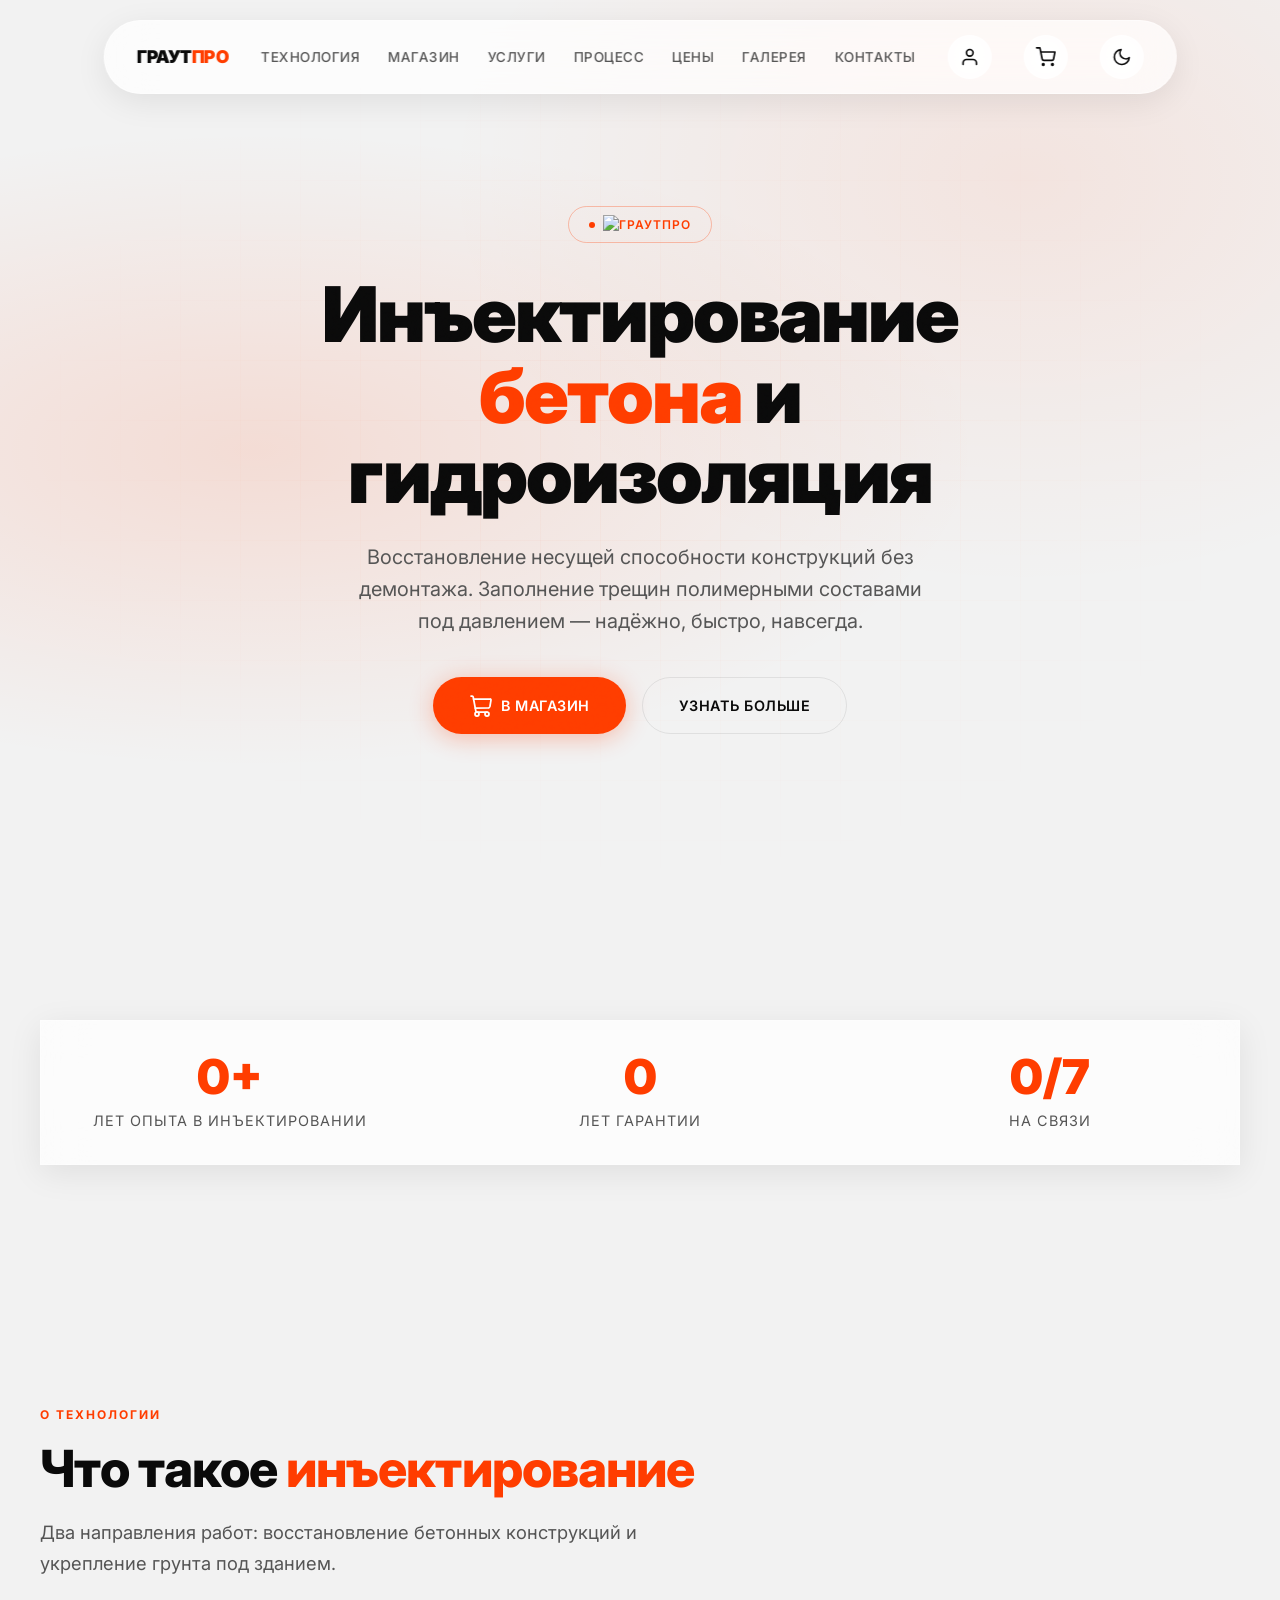
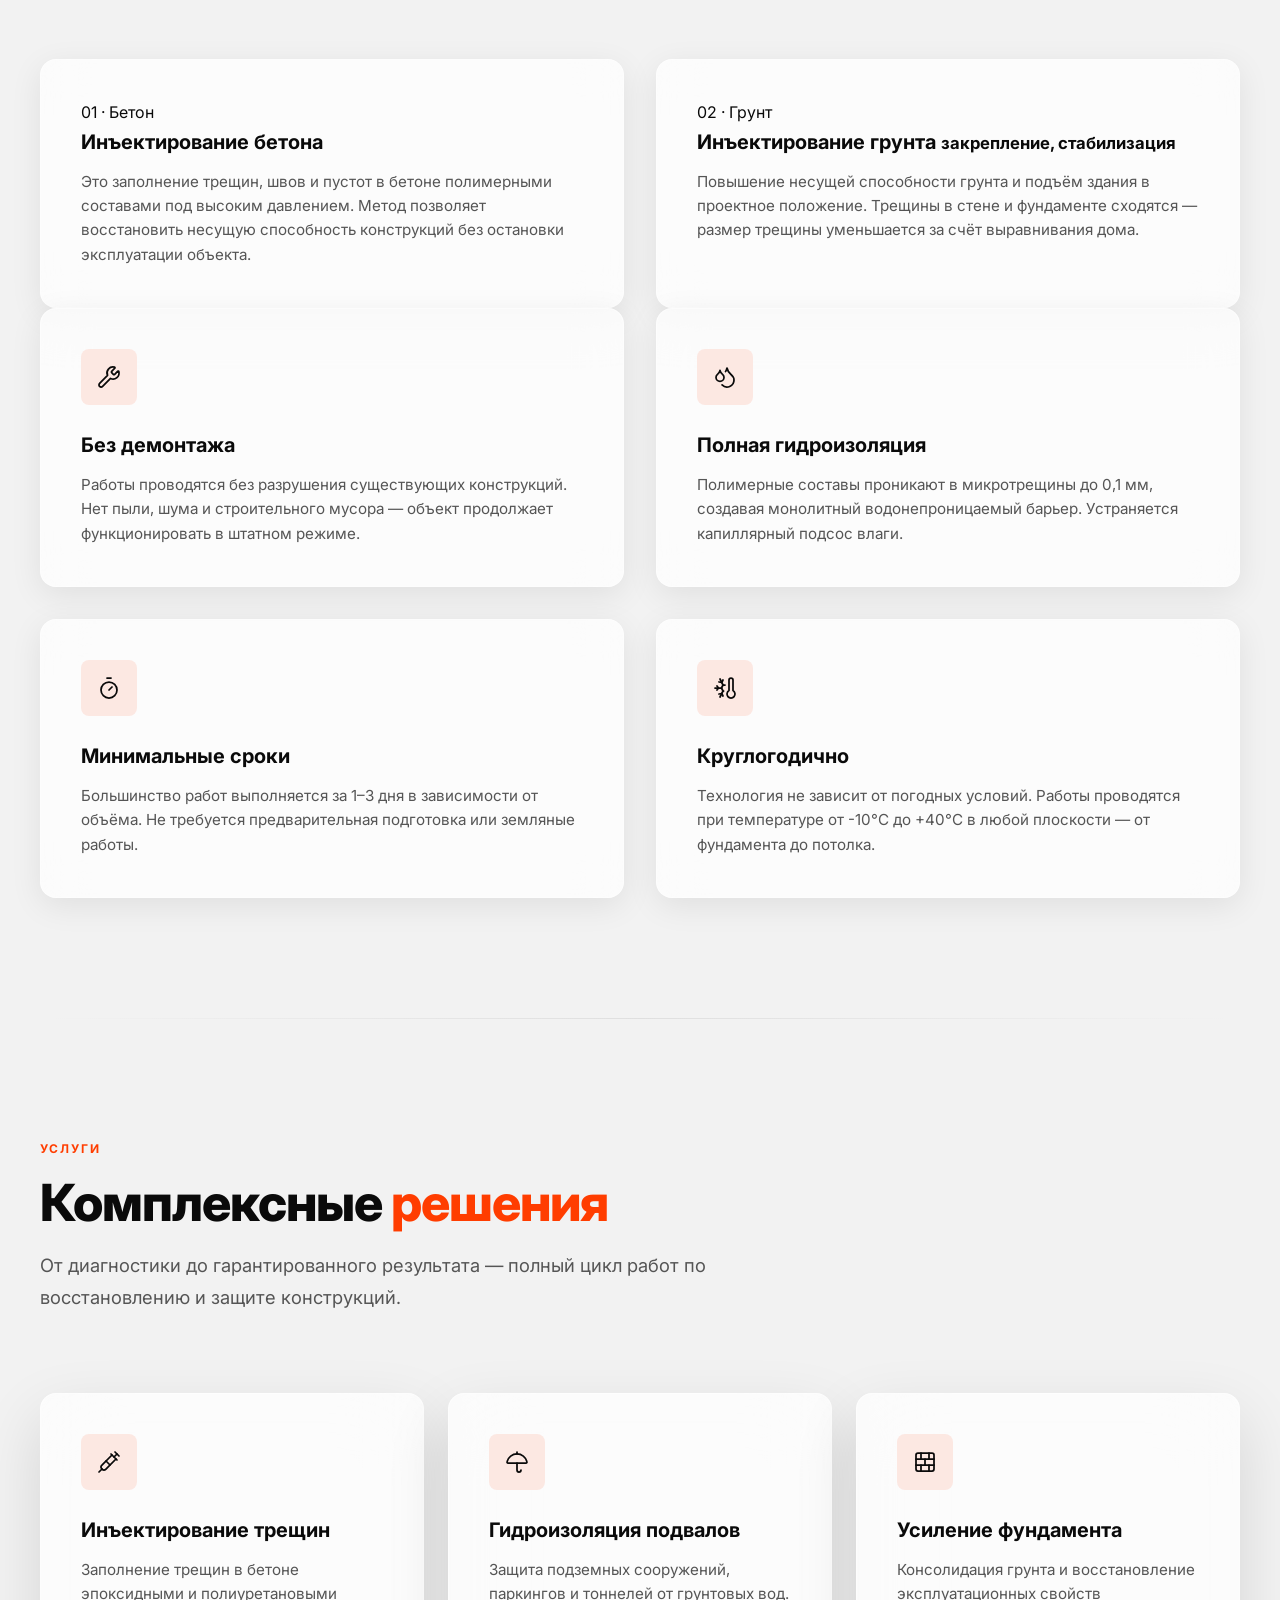
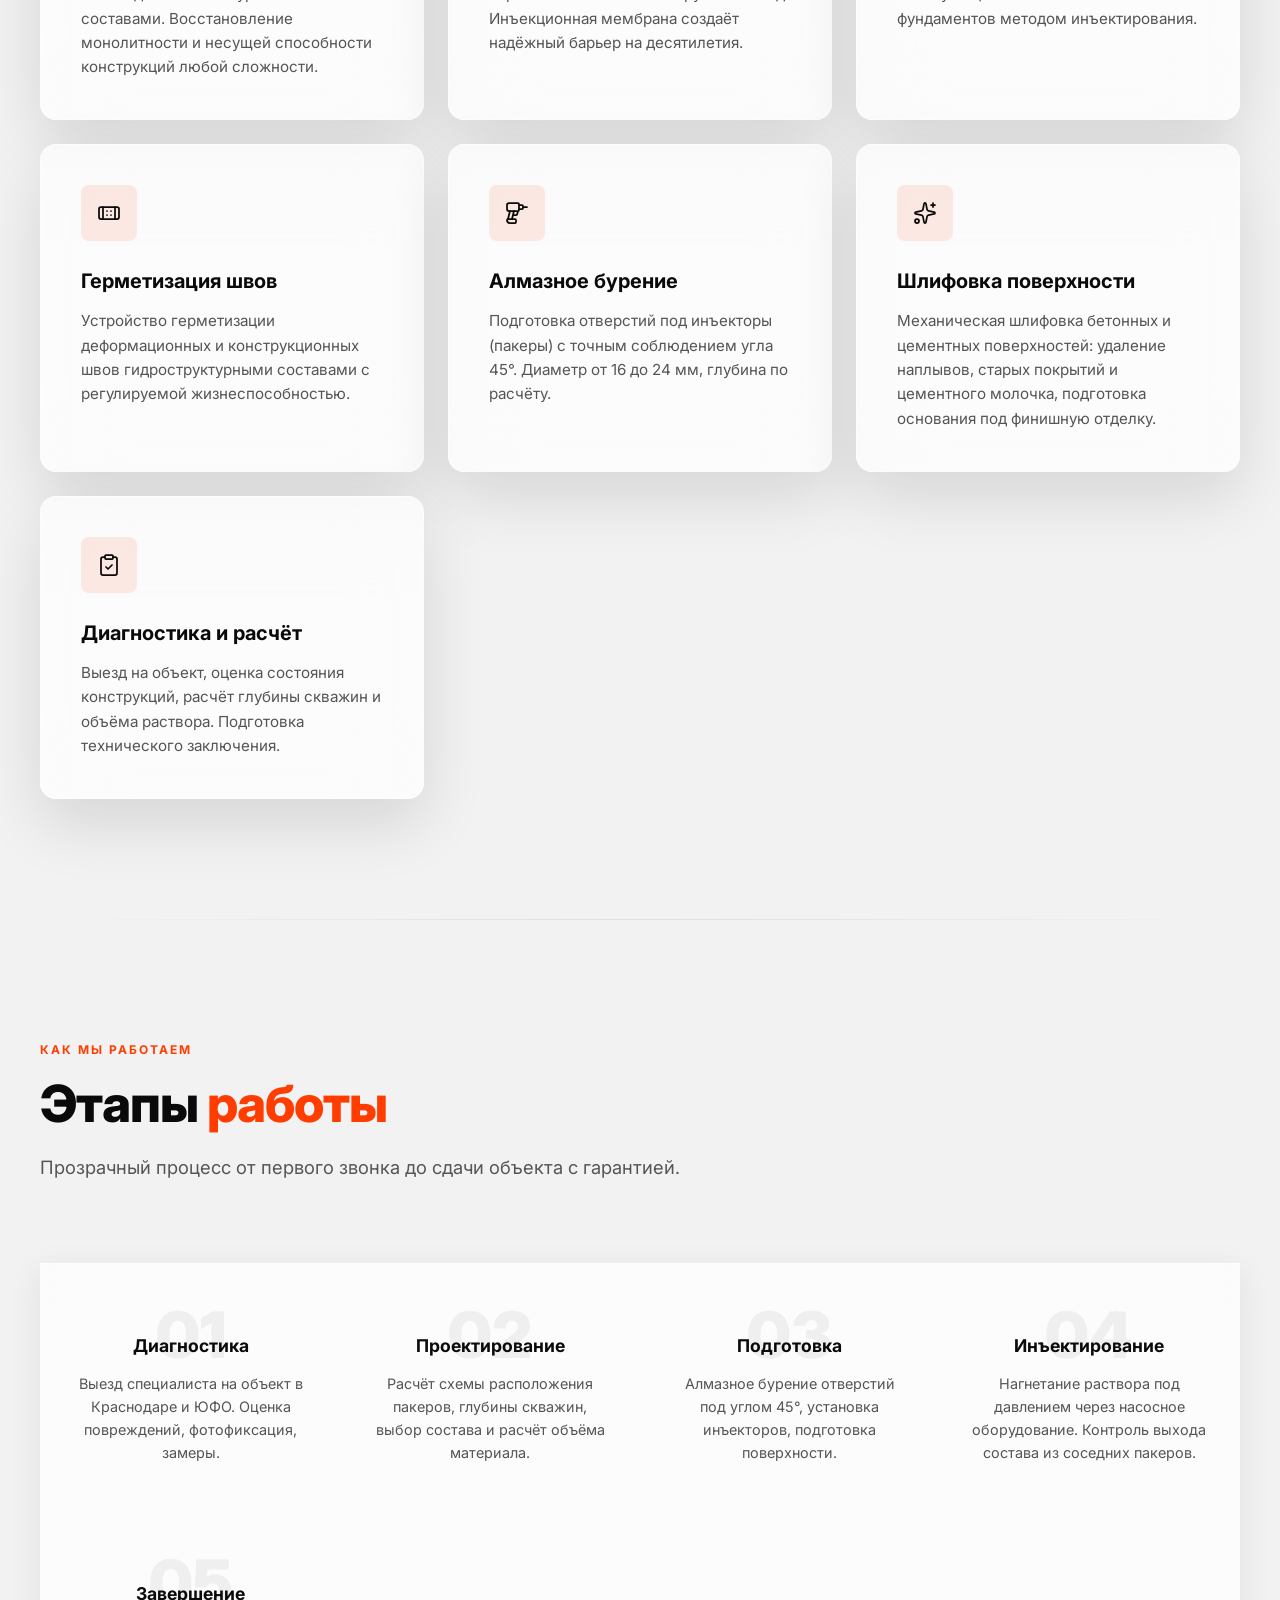
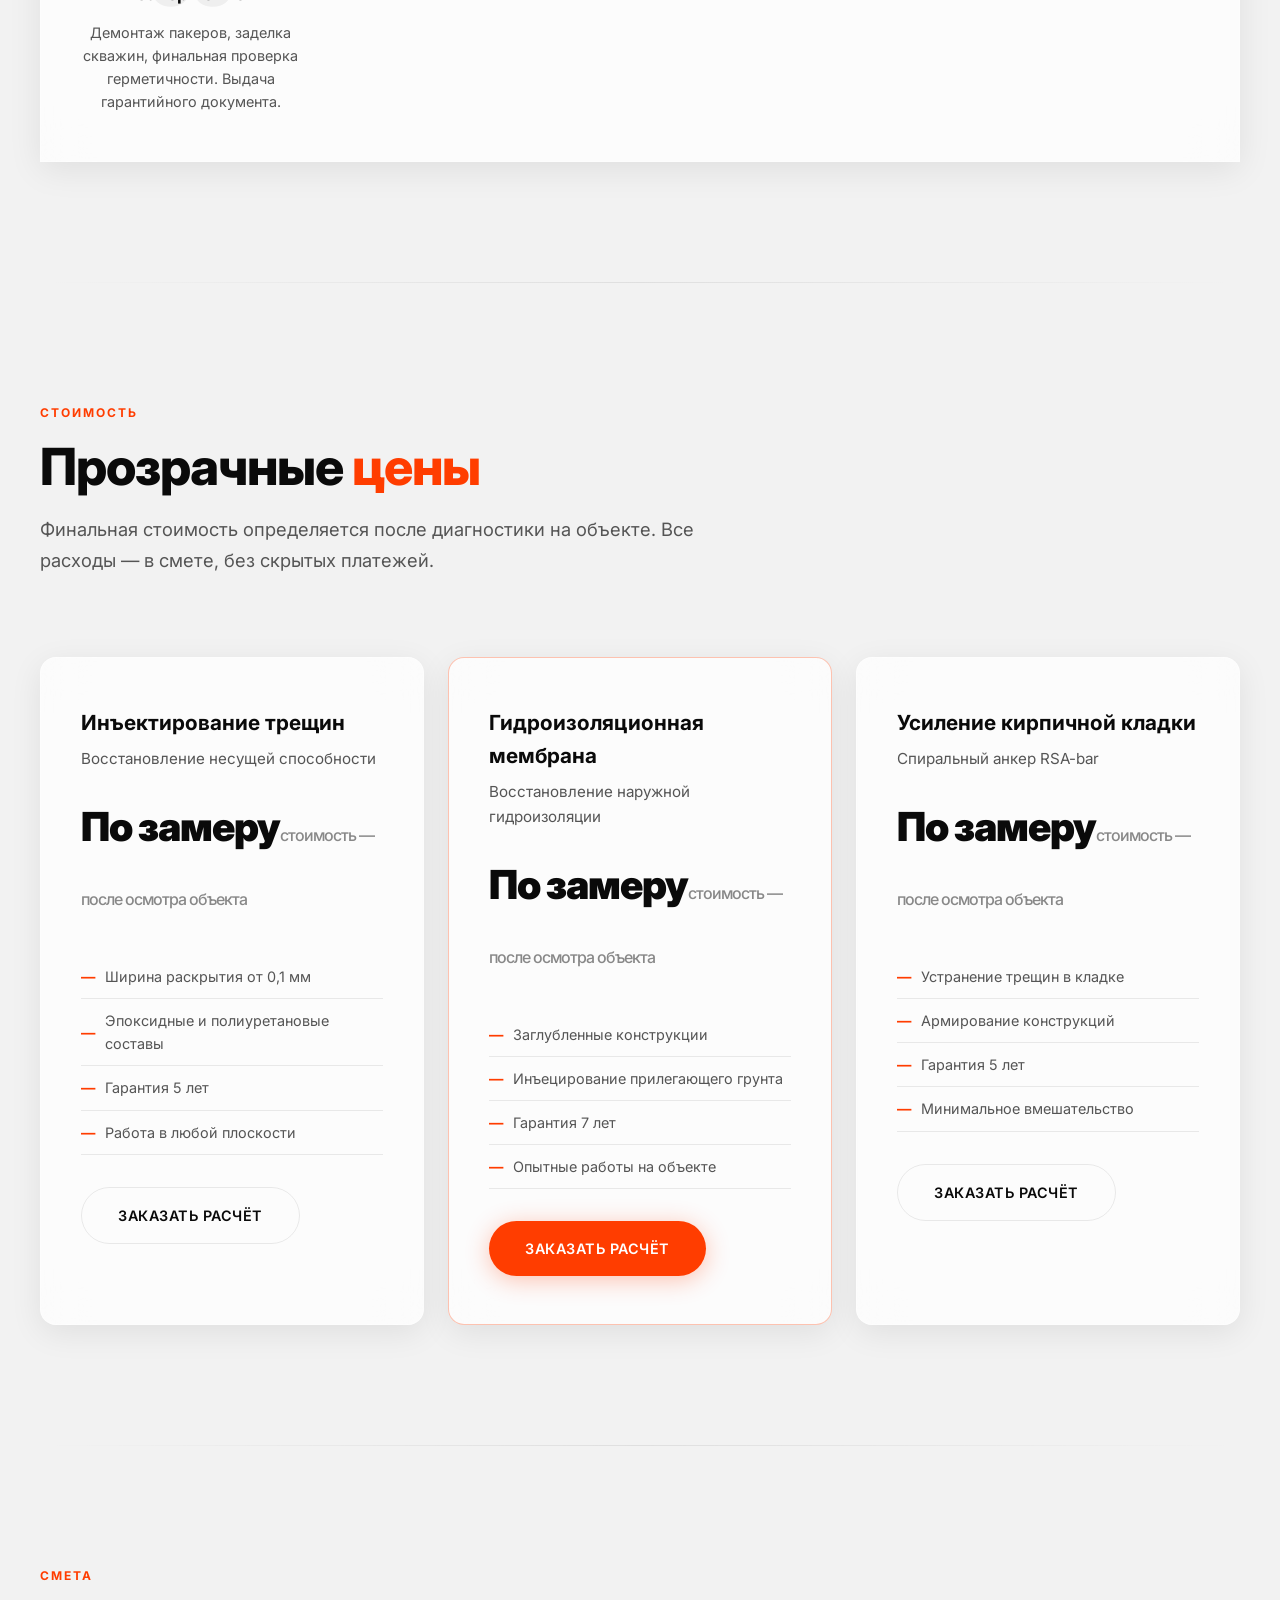
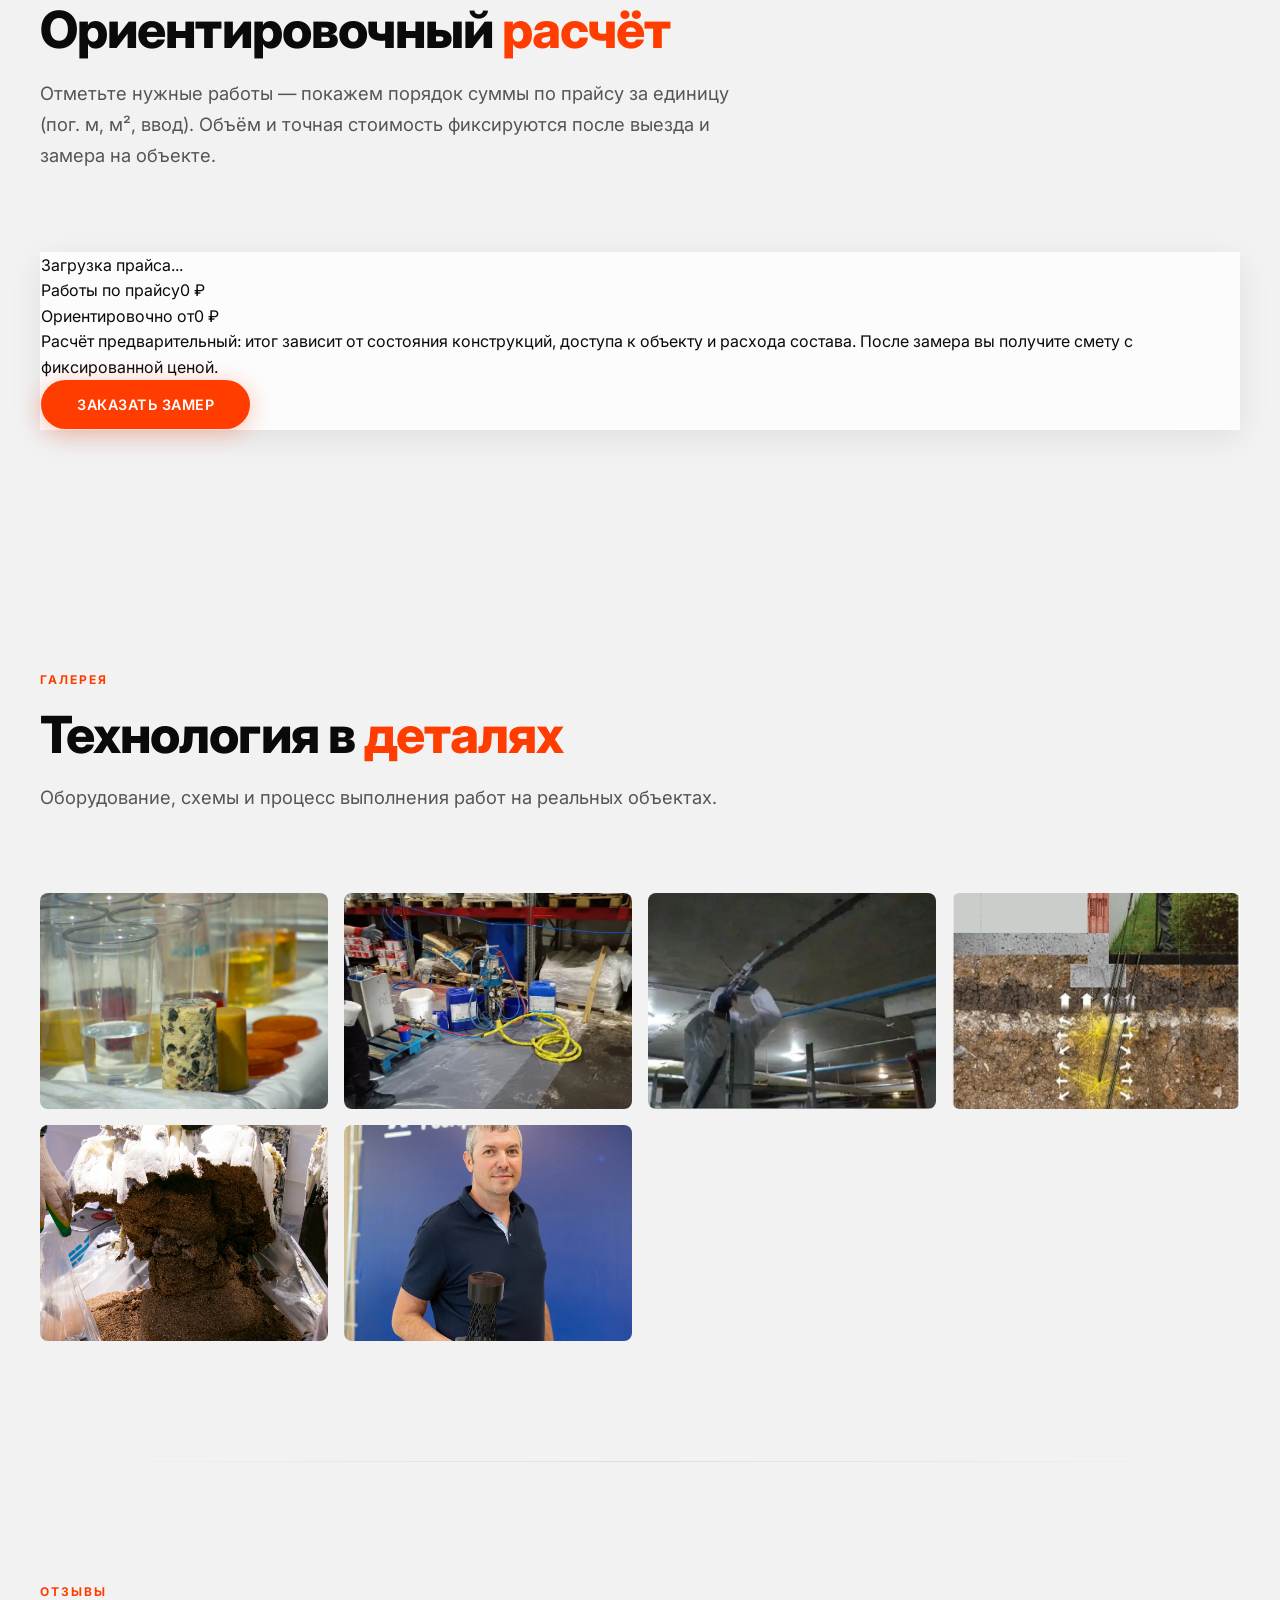
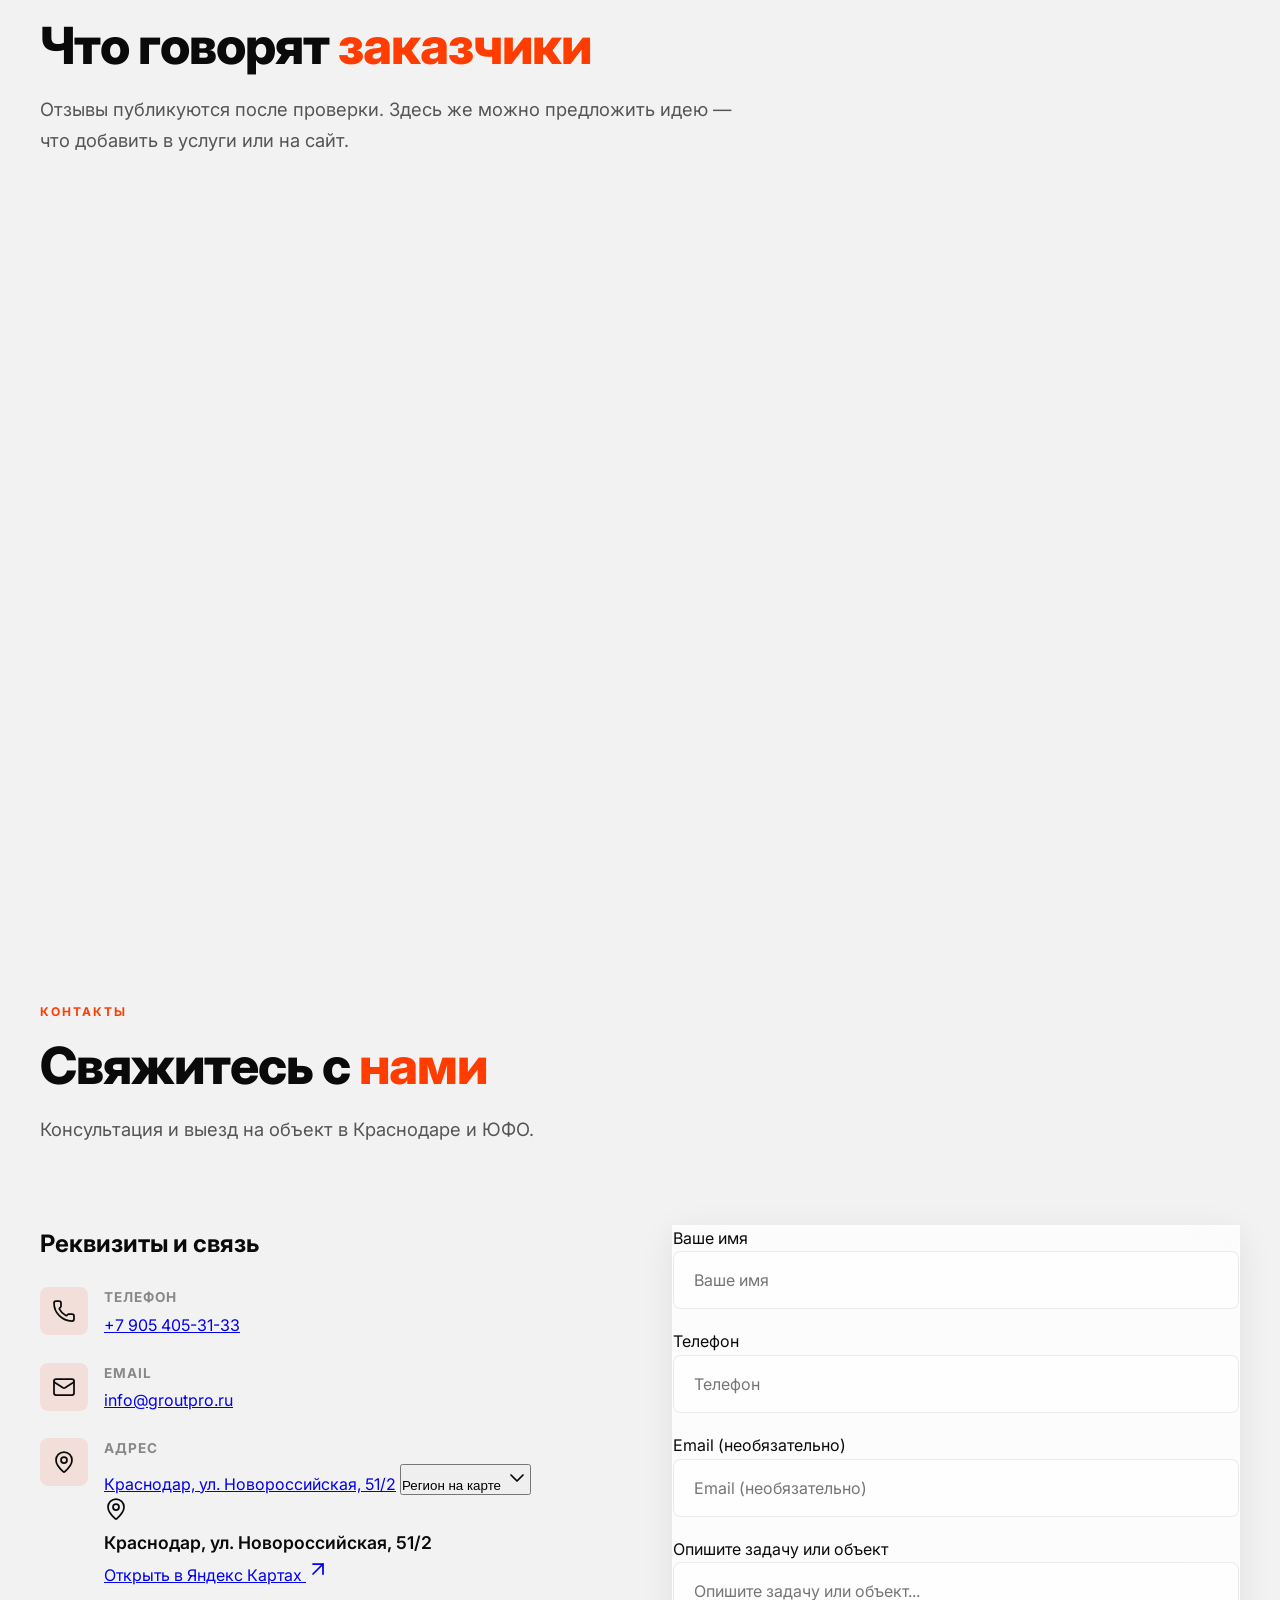
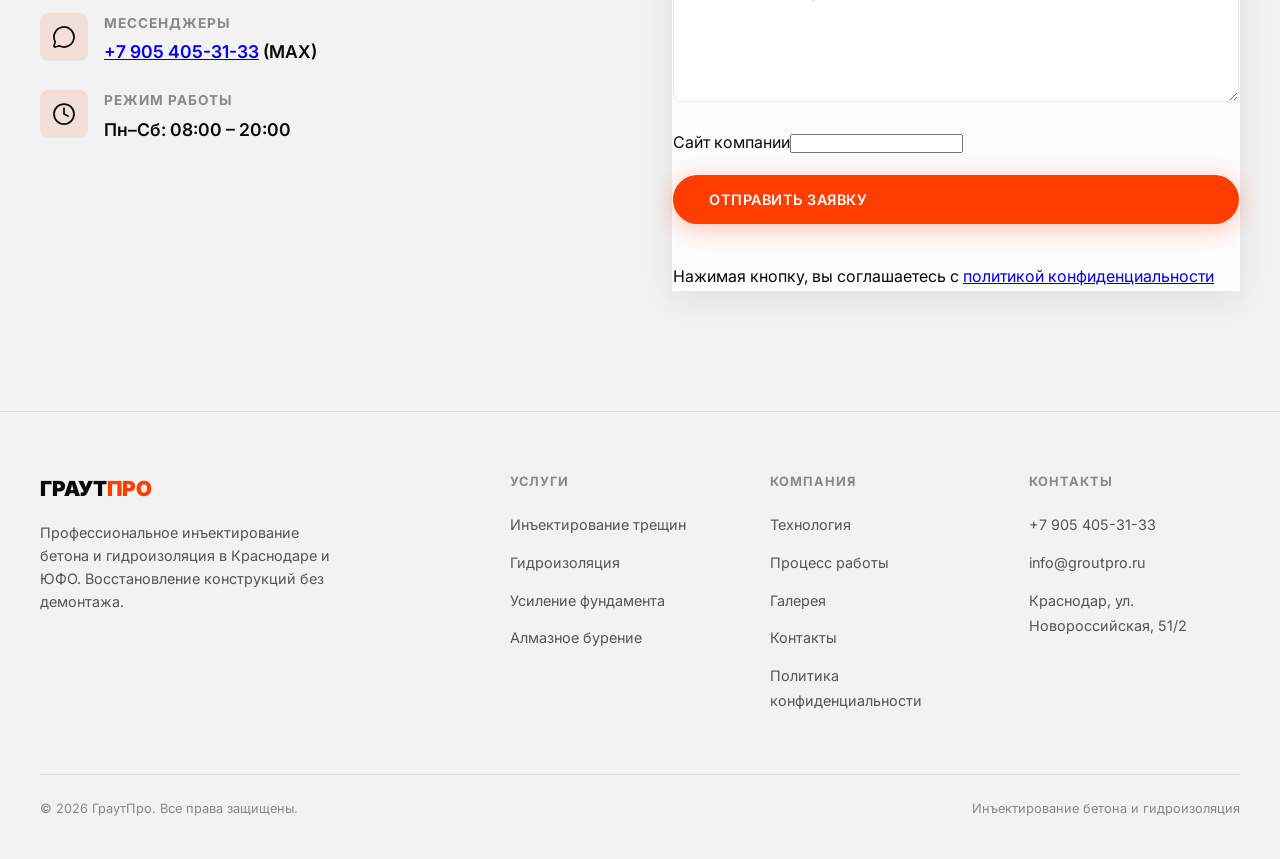
==== commit ae8d4ba6: "Serve no webfont from Google; remove cross-border data transfer Remove the Google Fonts <link> tags " ====
--- a/frontend/index.html
+++ b/frontend/index.html
@@ -9,9 +9,6 @@
   <title>ГраутПро — Инъектирование бетона и гидроизоляция в Краснодаре</title>
   <meta name="description"
     content="Профессиональное инъектирование трещин, гидроизоляция и восстановление бетонных конструкций в Краснодаре и ЮФО.">
-  <link rel="preconnect" href="https://fonts.googleapis.com">
-  <link rel="preconnect" href="https://fonts.gstatic.com" crossorigin>
-  <link rel="stylesheet" href="https://fonts.googleapis.com/css2?family=Inter:wght@400;500;600;700;800;900&display=swap">
   <link rel="canonical" href="https://serious-company.ru/">
   <link rel="icon" href="/favicon.svg" type="image/svg+xml">
   <meta name="theme-color" content="#F2F2F2" media="(prefers-color-scheme: light)">
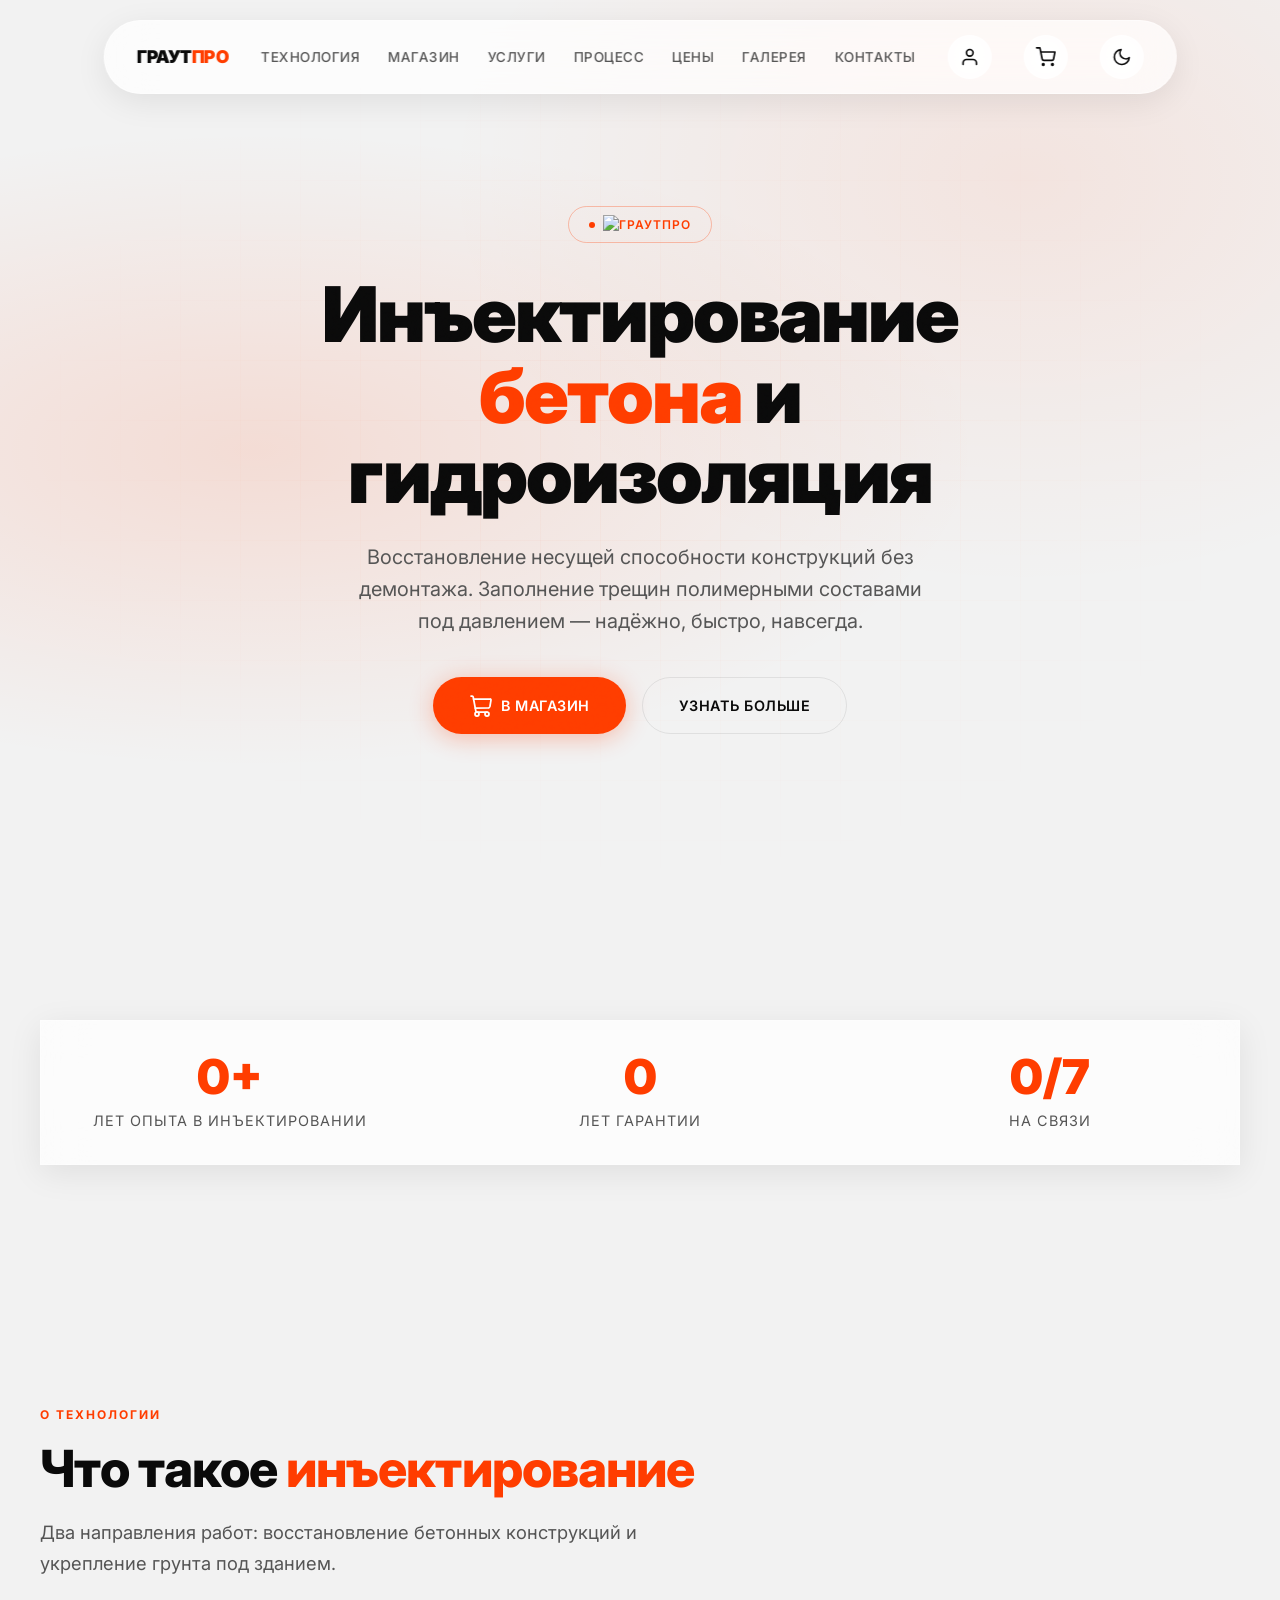
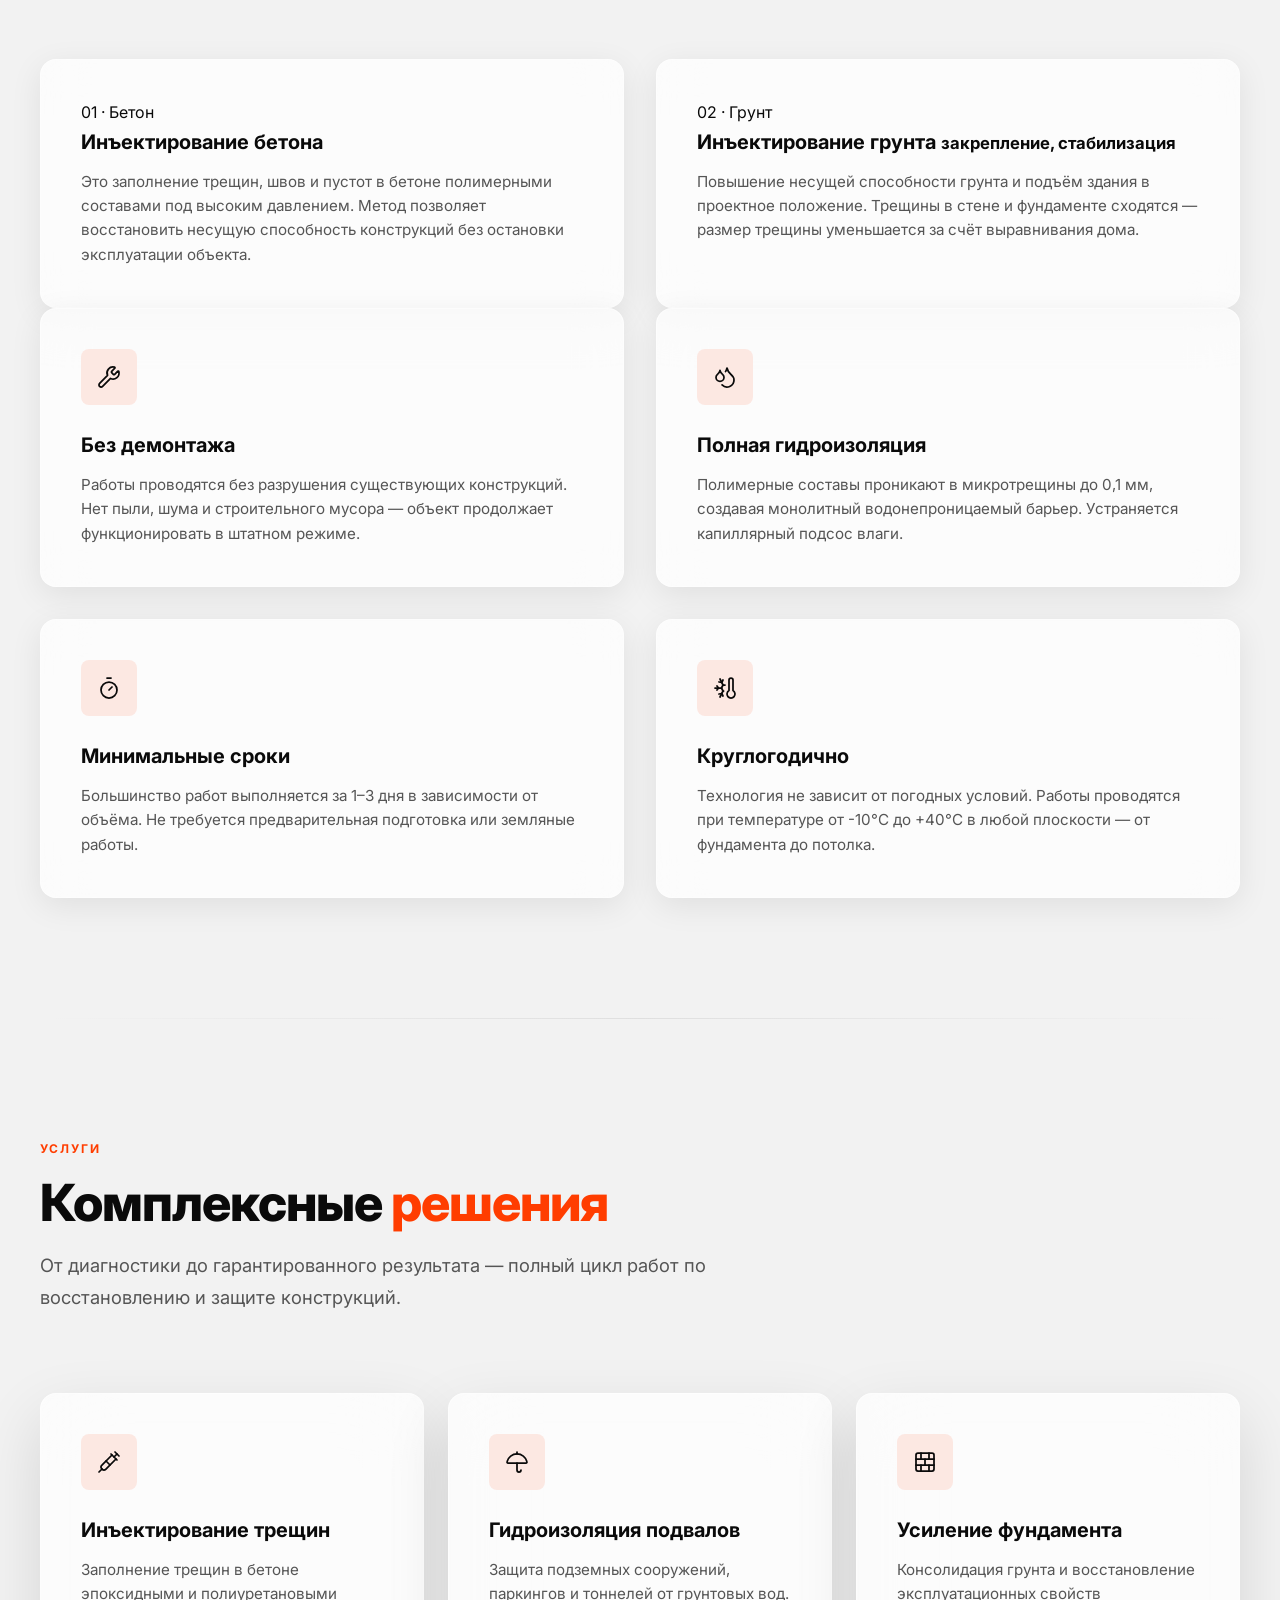
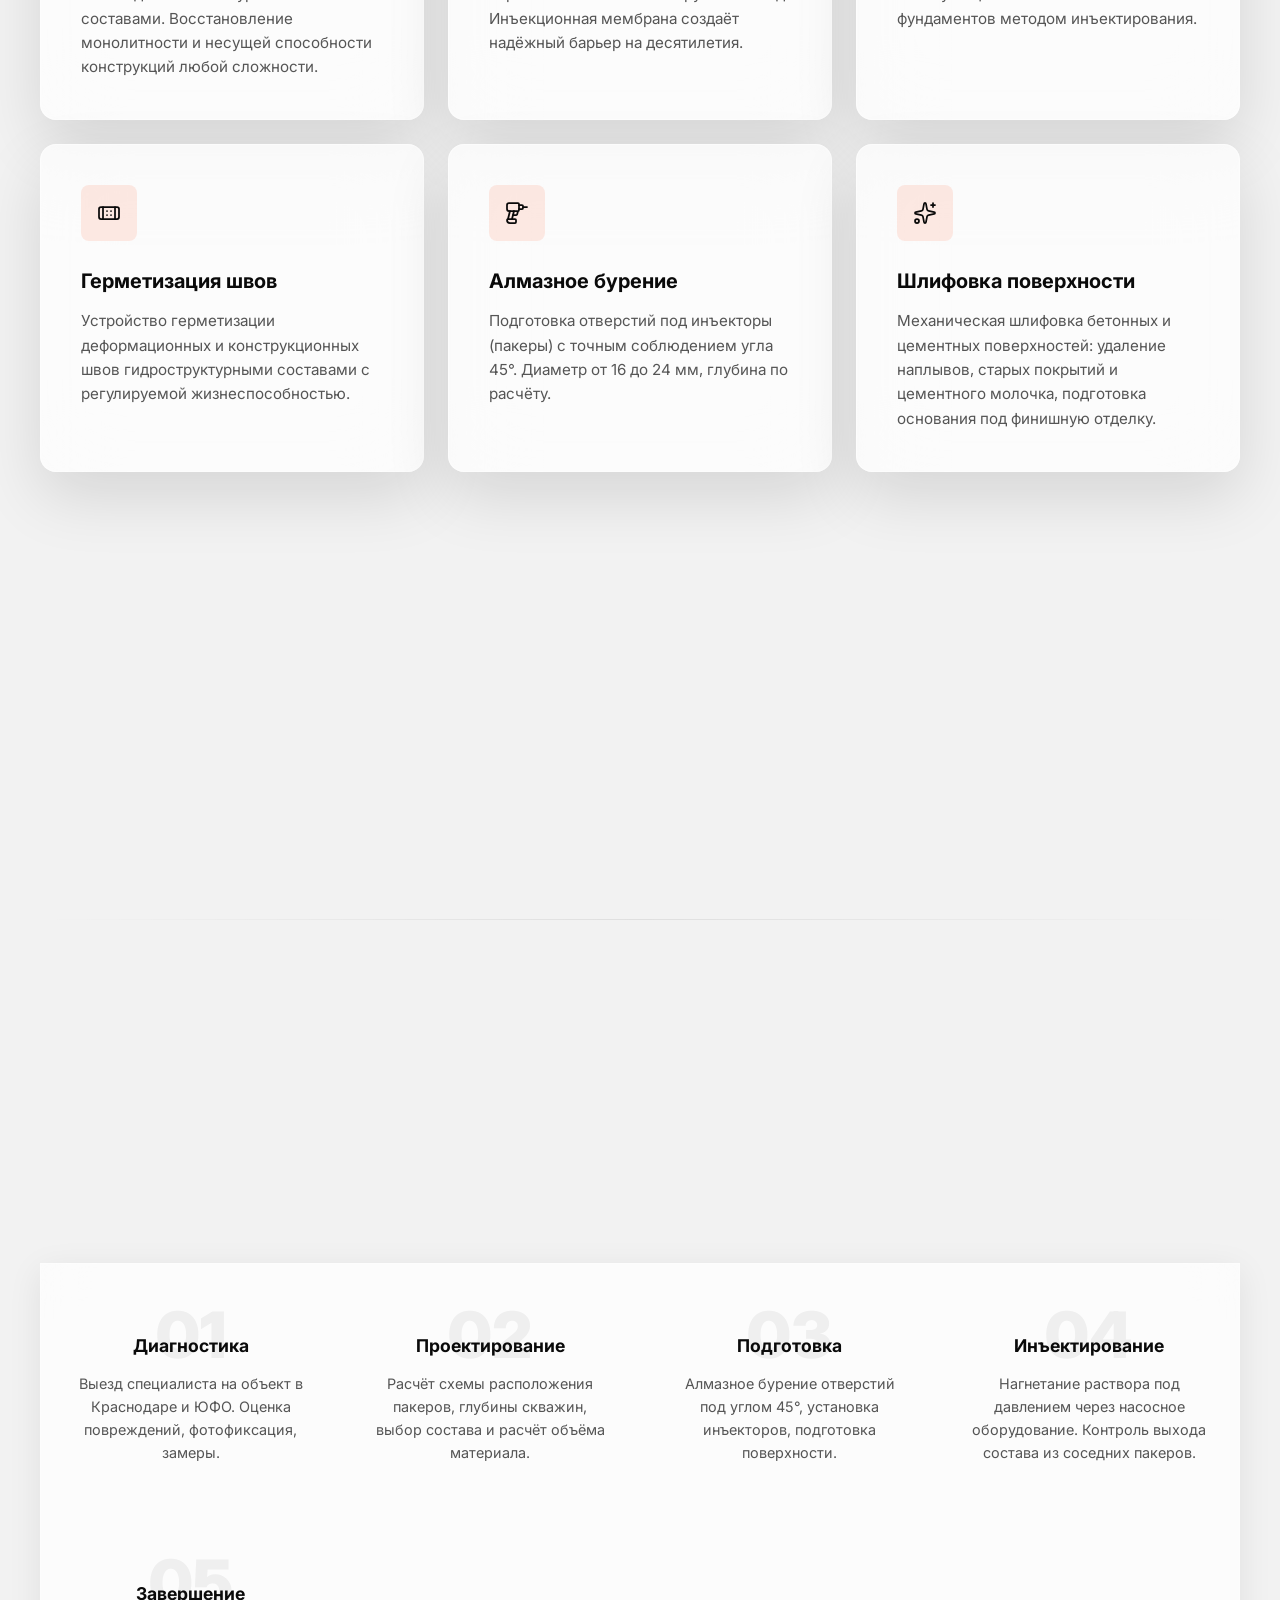
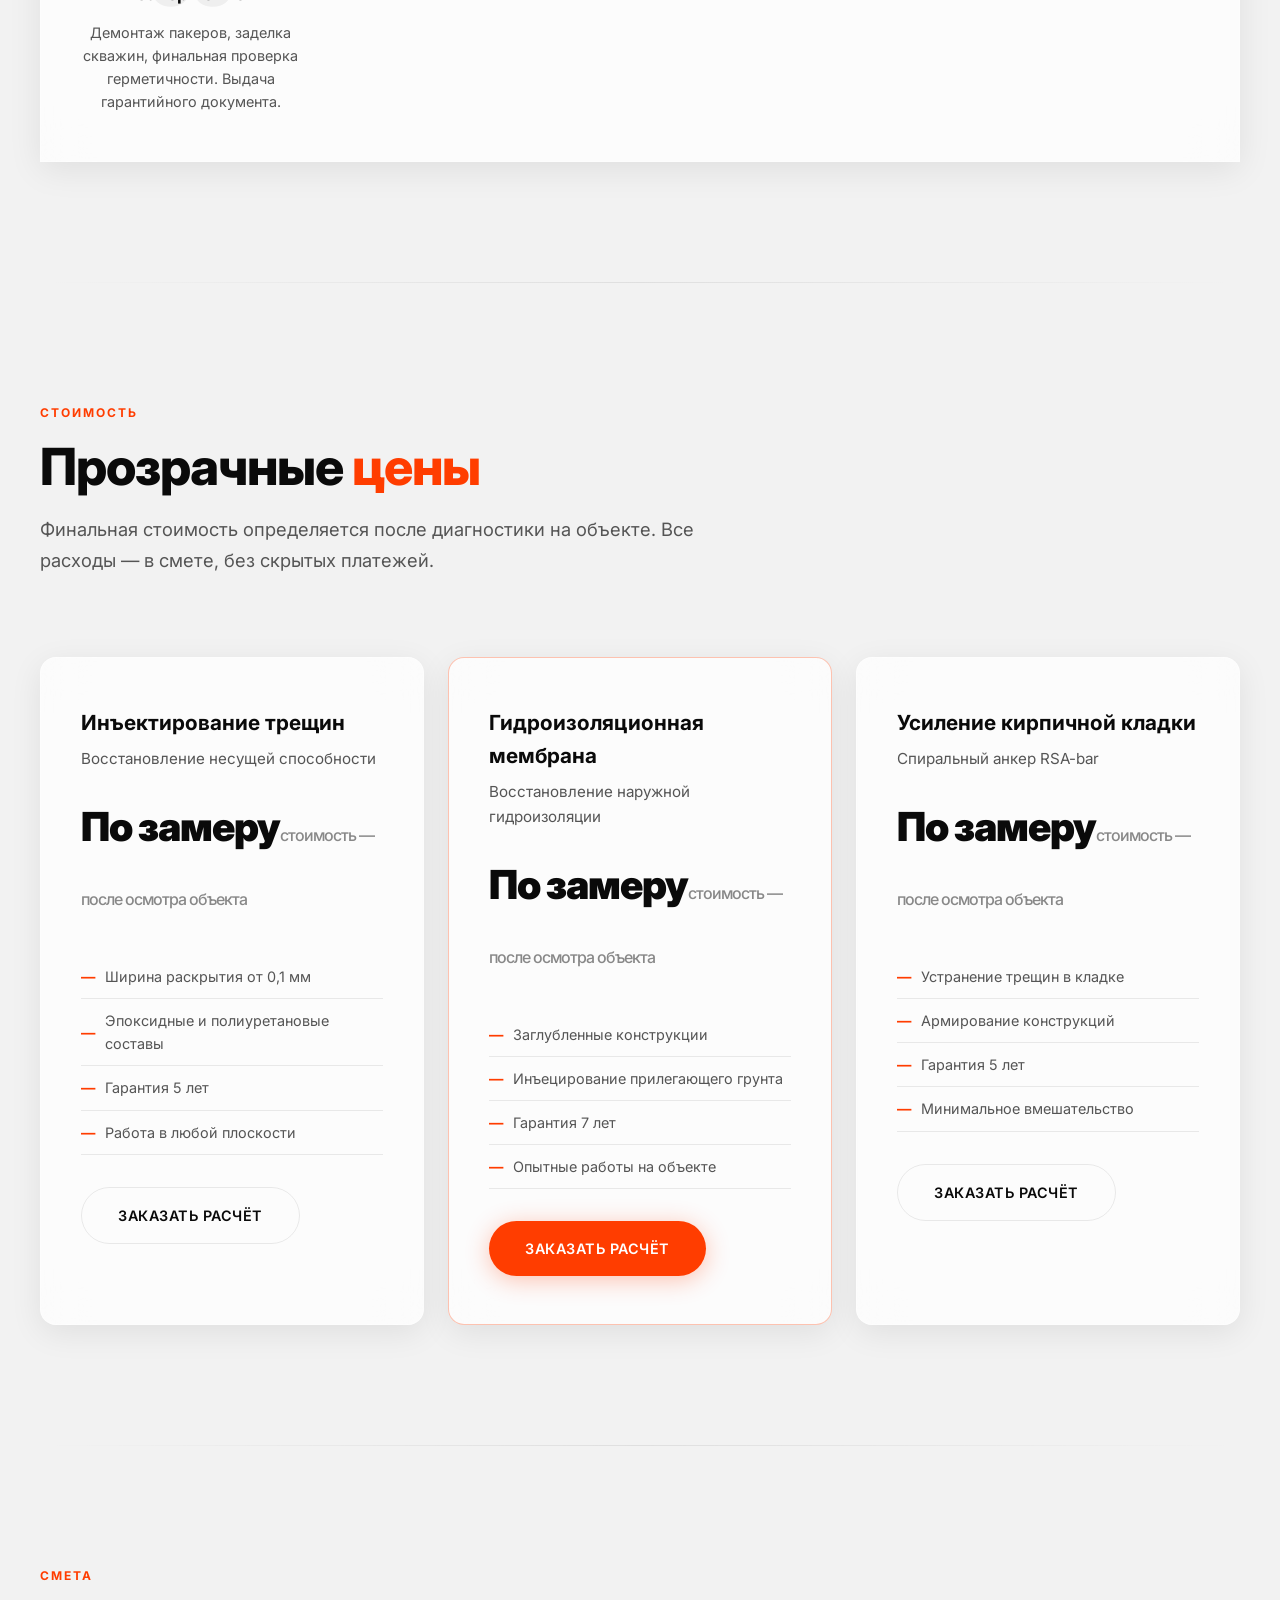
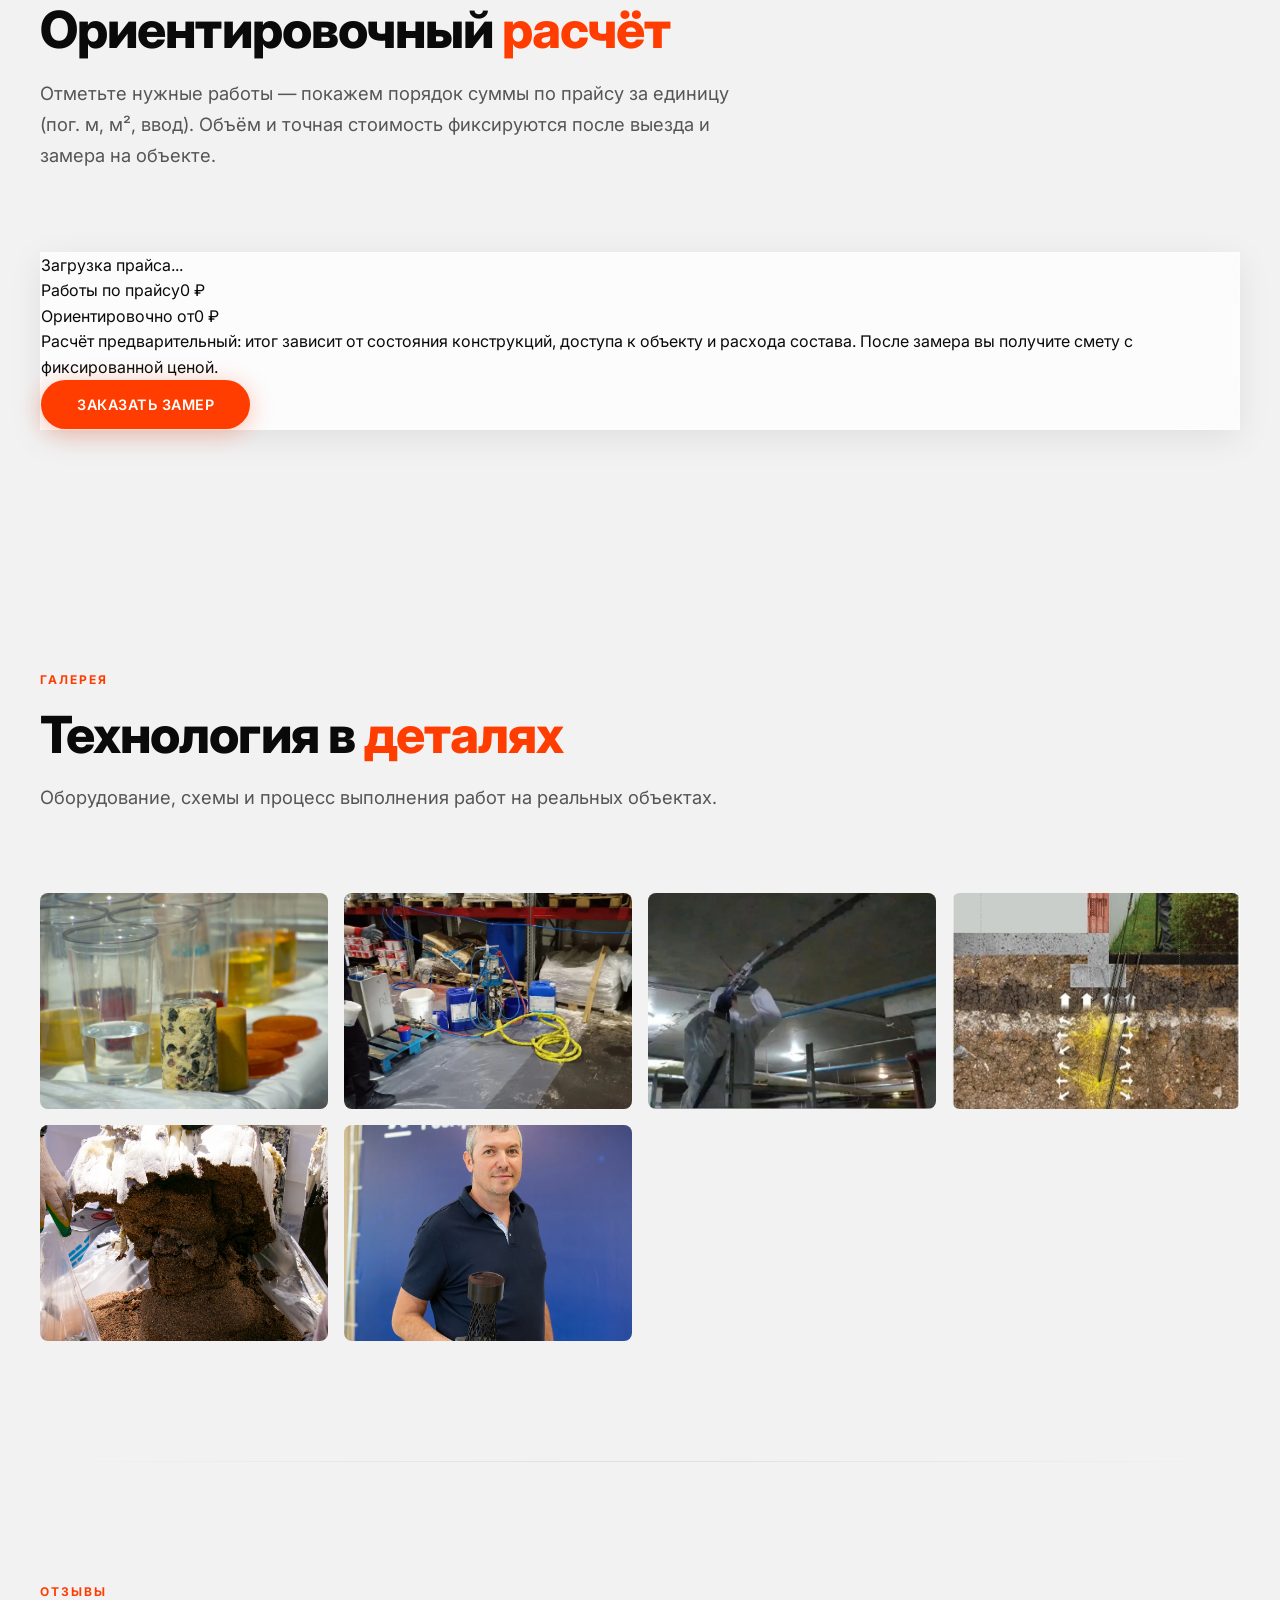
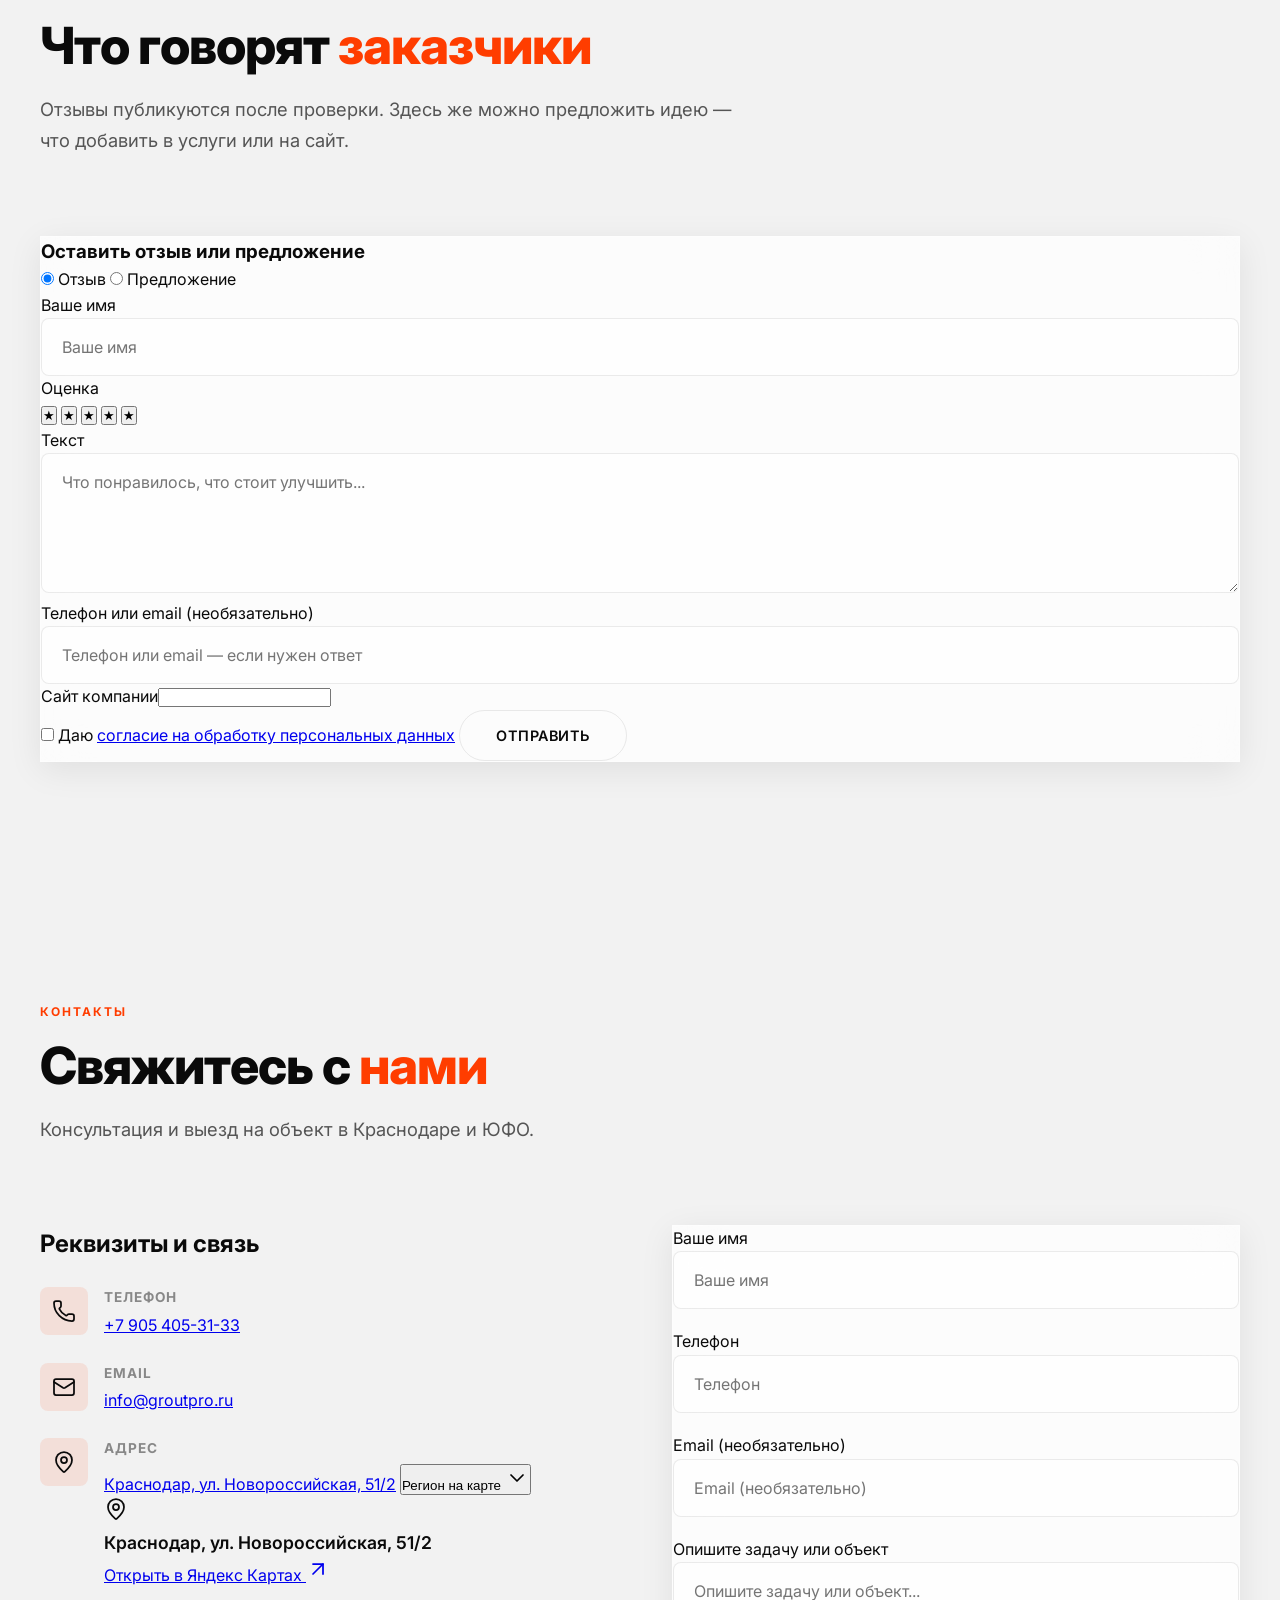
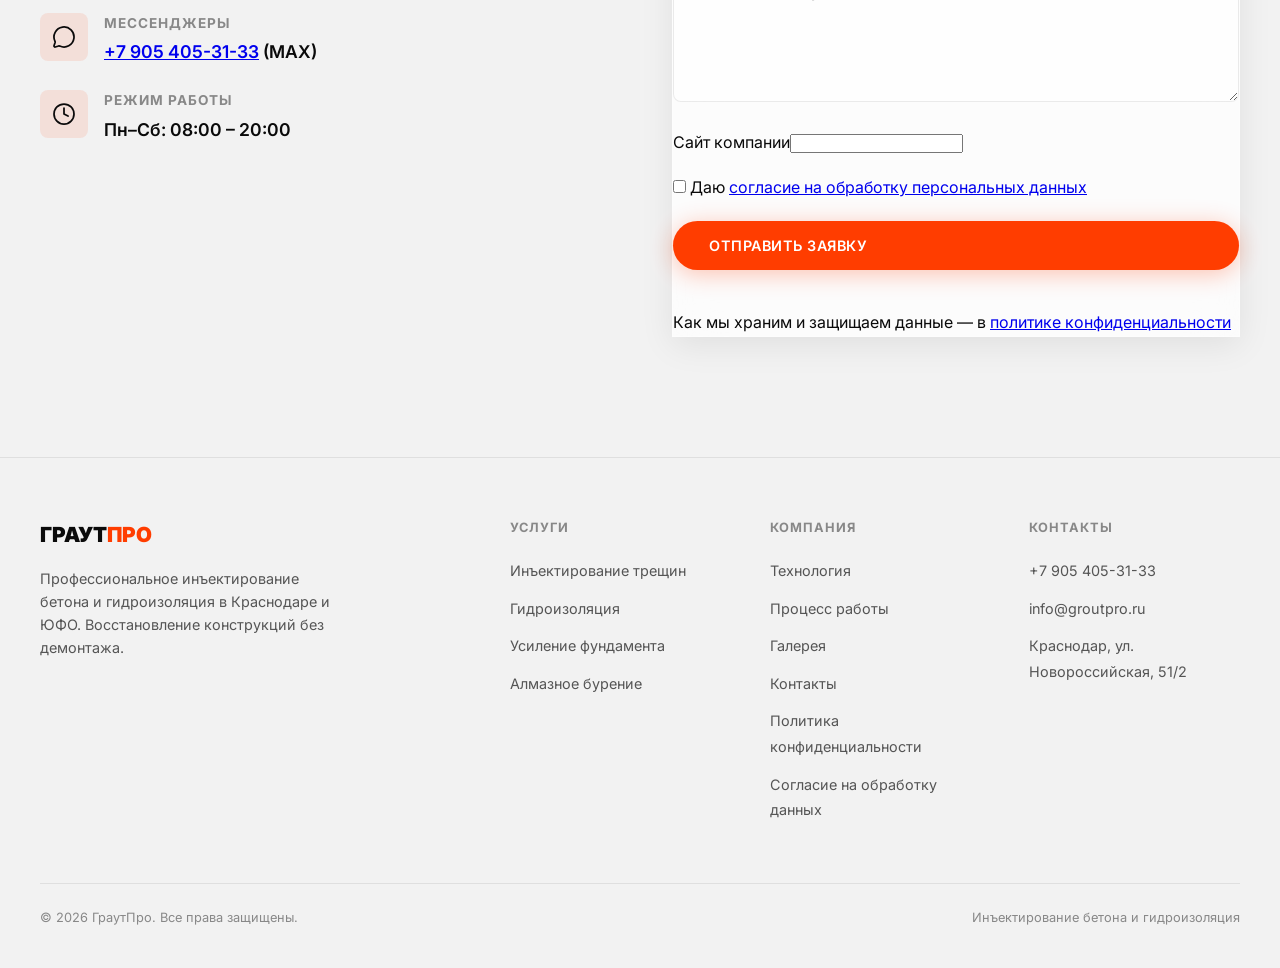
==== commit 010e0d96: "Separate consent document; no requests to third-party servers Since 1 September 2025 consent to pers" ====
--- a/frontend/index.html
+++ b/frontend/index.html
@@ -482,7 +482,7 @@
               <textarea id="estimate-comment" placeholder="Адрес объекта, этаж, сроки, что беспокоит" maxlength="3000"></textarea>
             </div>
             <div class="hp-field" aria-hidden="true"><label>Сайт компании<input type="text" id="estimate-website" tabindex="-1" autocomplete="off"></label></div>
-            <label class="consent-checkbox"><input type="checkbox" id="estimate-consent" required> Согласен с <a href="/privacy-policy">политикой конфиденциальности</a></label>
+            <label class="consent-checkbox"><input type="checkbox" id="estimate-consent" required> Даю <a href="/consent" target="_blank" rel="noopener">согласие на обработку персональных данных</a></label>
             <button type="submit" class="btn btn-primary btn-block">Отправить заявку на замер</button>
             <p class="contact-form-status" id="estimate-status" role="status" aria-live="polite"></p>
           </form>
@@ -581,7 +581,7 @@
           <input type="text" id="review-contact" placeholder="Телефон или email — если нужен ответ" maxlength="254">
         </div>
         <div class="hp-field" aria-hidden="true"><label>Сайт компании<input type="text" id="review-website" tabindex="-1" autocomplete="off"></label></div>
-        <label class="consent-checkbox"><input type="checkbox" id="review-consent" required> Согласен с <a href="/privacy-policy">политикой конфиденциальности</a></label>
+        <label class="consent-checkbox"><input type="checkbox" id="review-consent" required> Даю <a href="/consent" target="_blank" rel="noopener">согласие на обработку персональных данных</a></label>
         <button type="submit" class="btn btn-secondary btn-block">Отправить</button>
         <p class="contact-form-status" id="review-status" role="status" aria-live="polite"></p>
       </form>
@@ -710,11 +710,11 @@
             </div>
             <div class="hp-field" aria-hidden="true"><label>Сайт компании<input type="text" id="contact-website"
                   tabindex="-1" autocomplete="off"></label></div>
+            <label class="consent-checkbox"><input type="checkbox" id="contact-consent" required> Даю <a href="/consent" target="_blank" rel="noopener">согласие на обработку персональных данных</a></label>
             <button type="submit" class="btn btn-primary btn-block">Отправить
               заявку</button>
             <p class="contact-form-status" id="contact-form-status" role="status" aria-live="polite"></p>
-            <p class="form-note">Нажимая кнопку, вы
-              соглашаетесь с <a href="/privacy-policy">политикой конфиденциальности</a></p>
+            <p class="form-note">Как мы храним и защищаем данные — в <a href="/privacy-policy">политике конфиденциальности</a></p>
           </form>
         </div>
       </div>
@@ -746,6 +746,7 @@
           <li><a href="#gallery">Галерея</a></li>
           <li><a href="#contact">Контакты</a></li>
           <li><a href="/privacy-policy">Политика конфиденциальности</a></li>
+          <li><a href="/consent">Согласие на обработку данных</a></li>
         </ul>
       </div>
       <div>
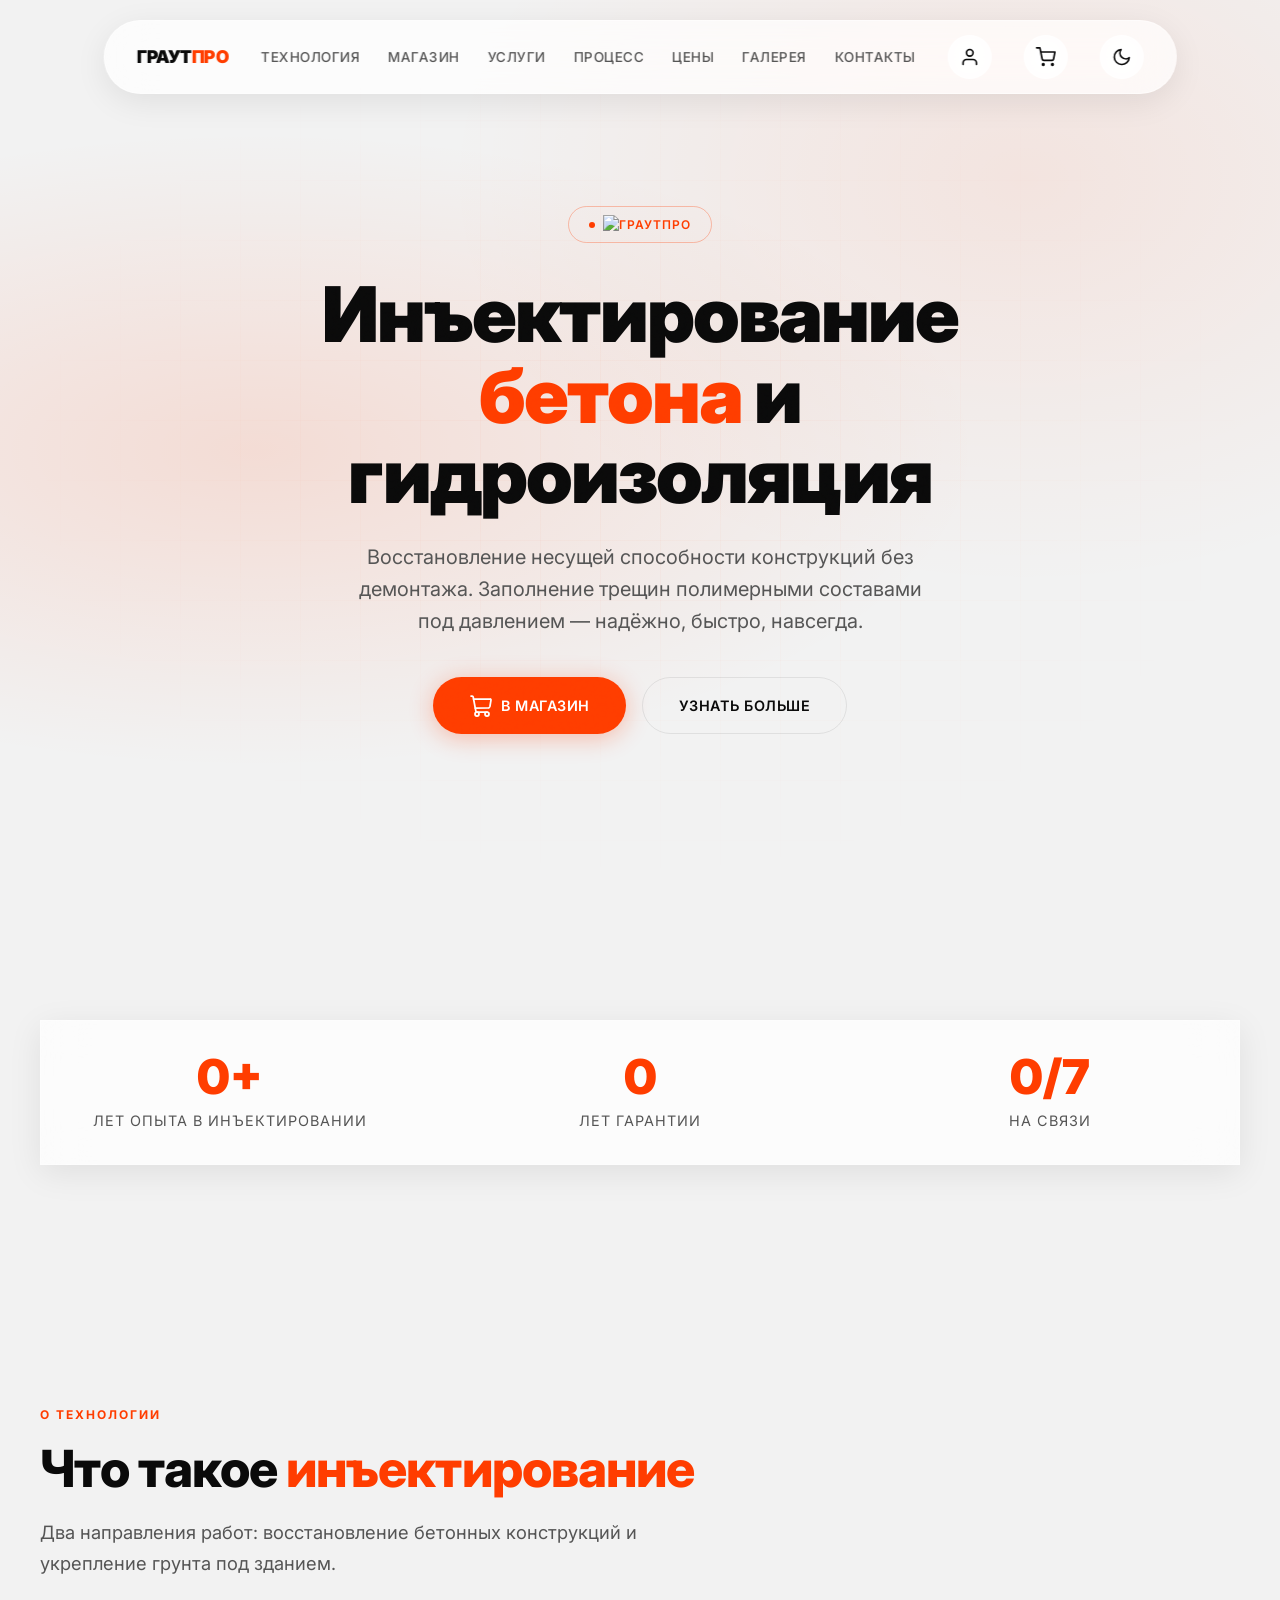
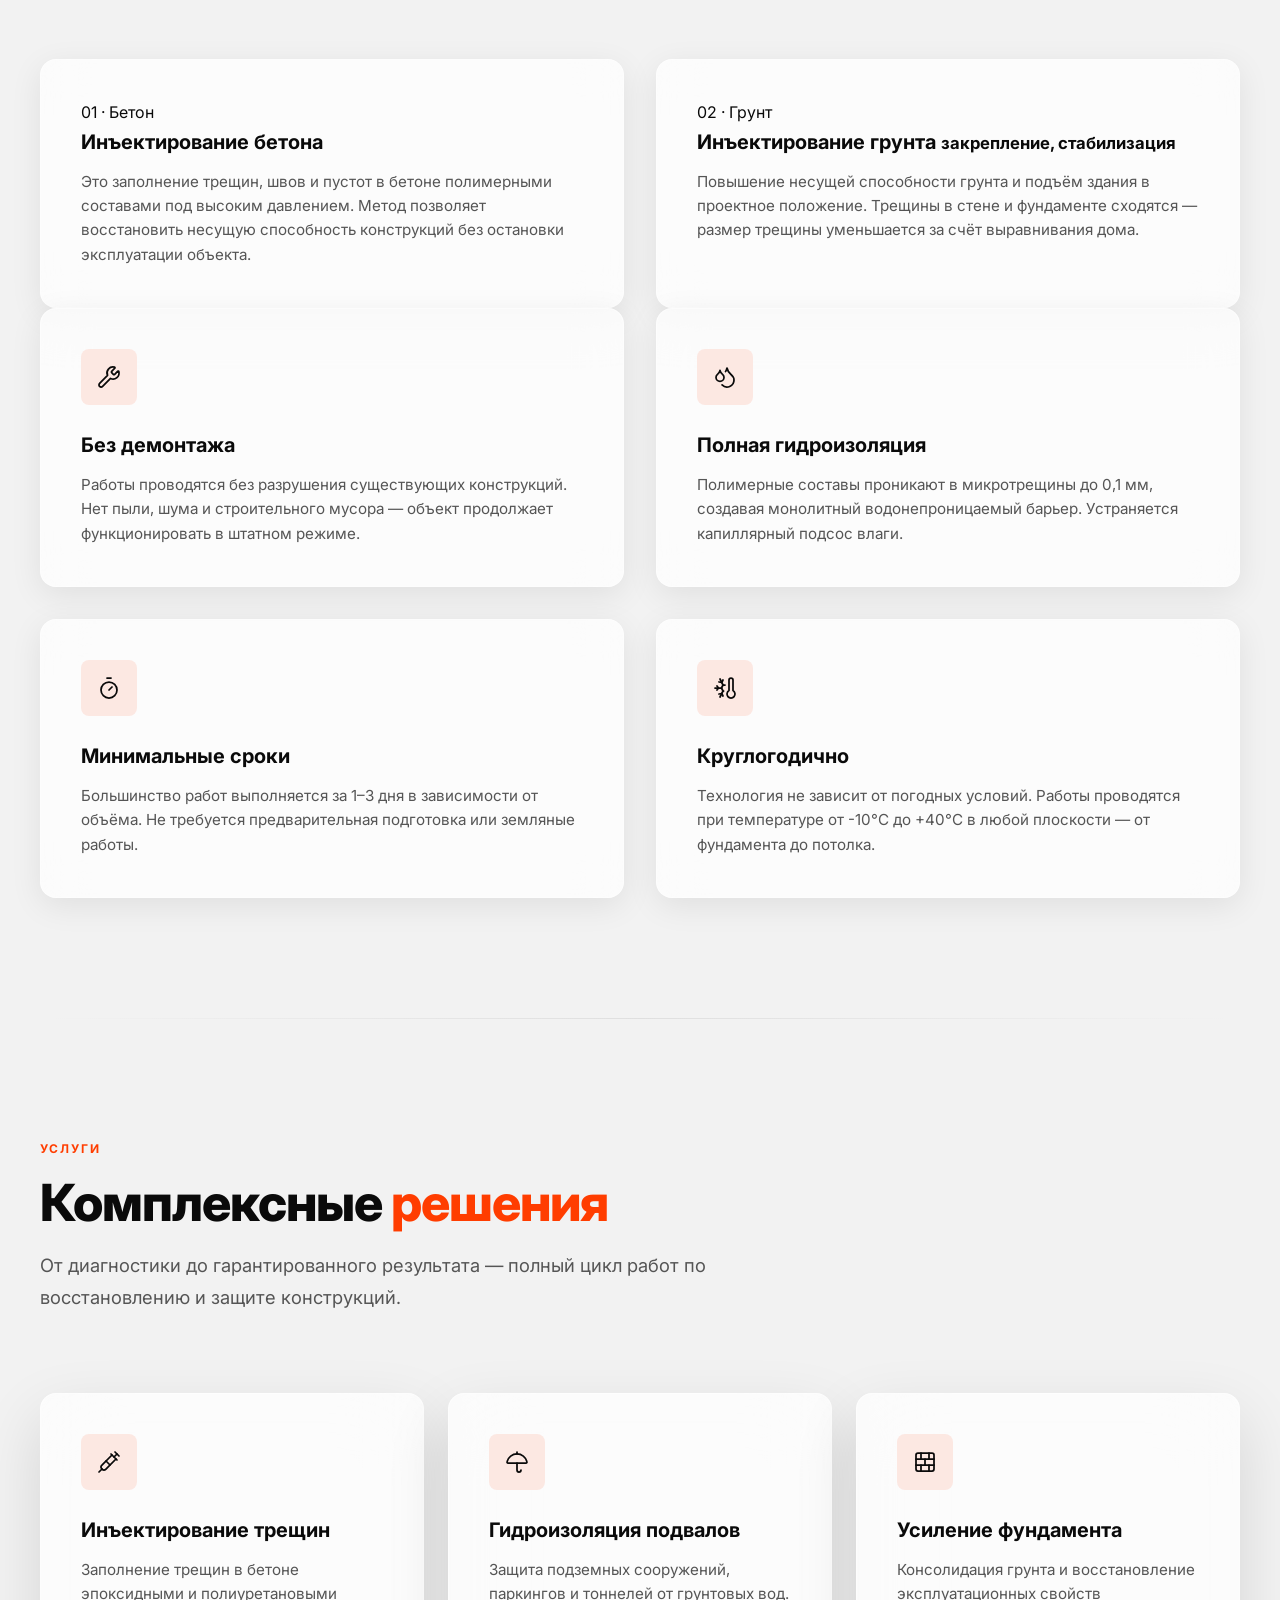
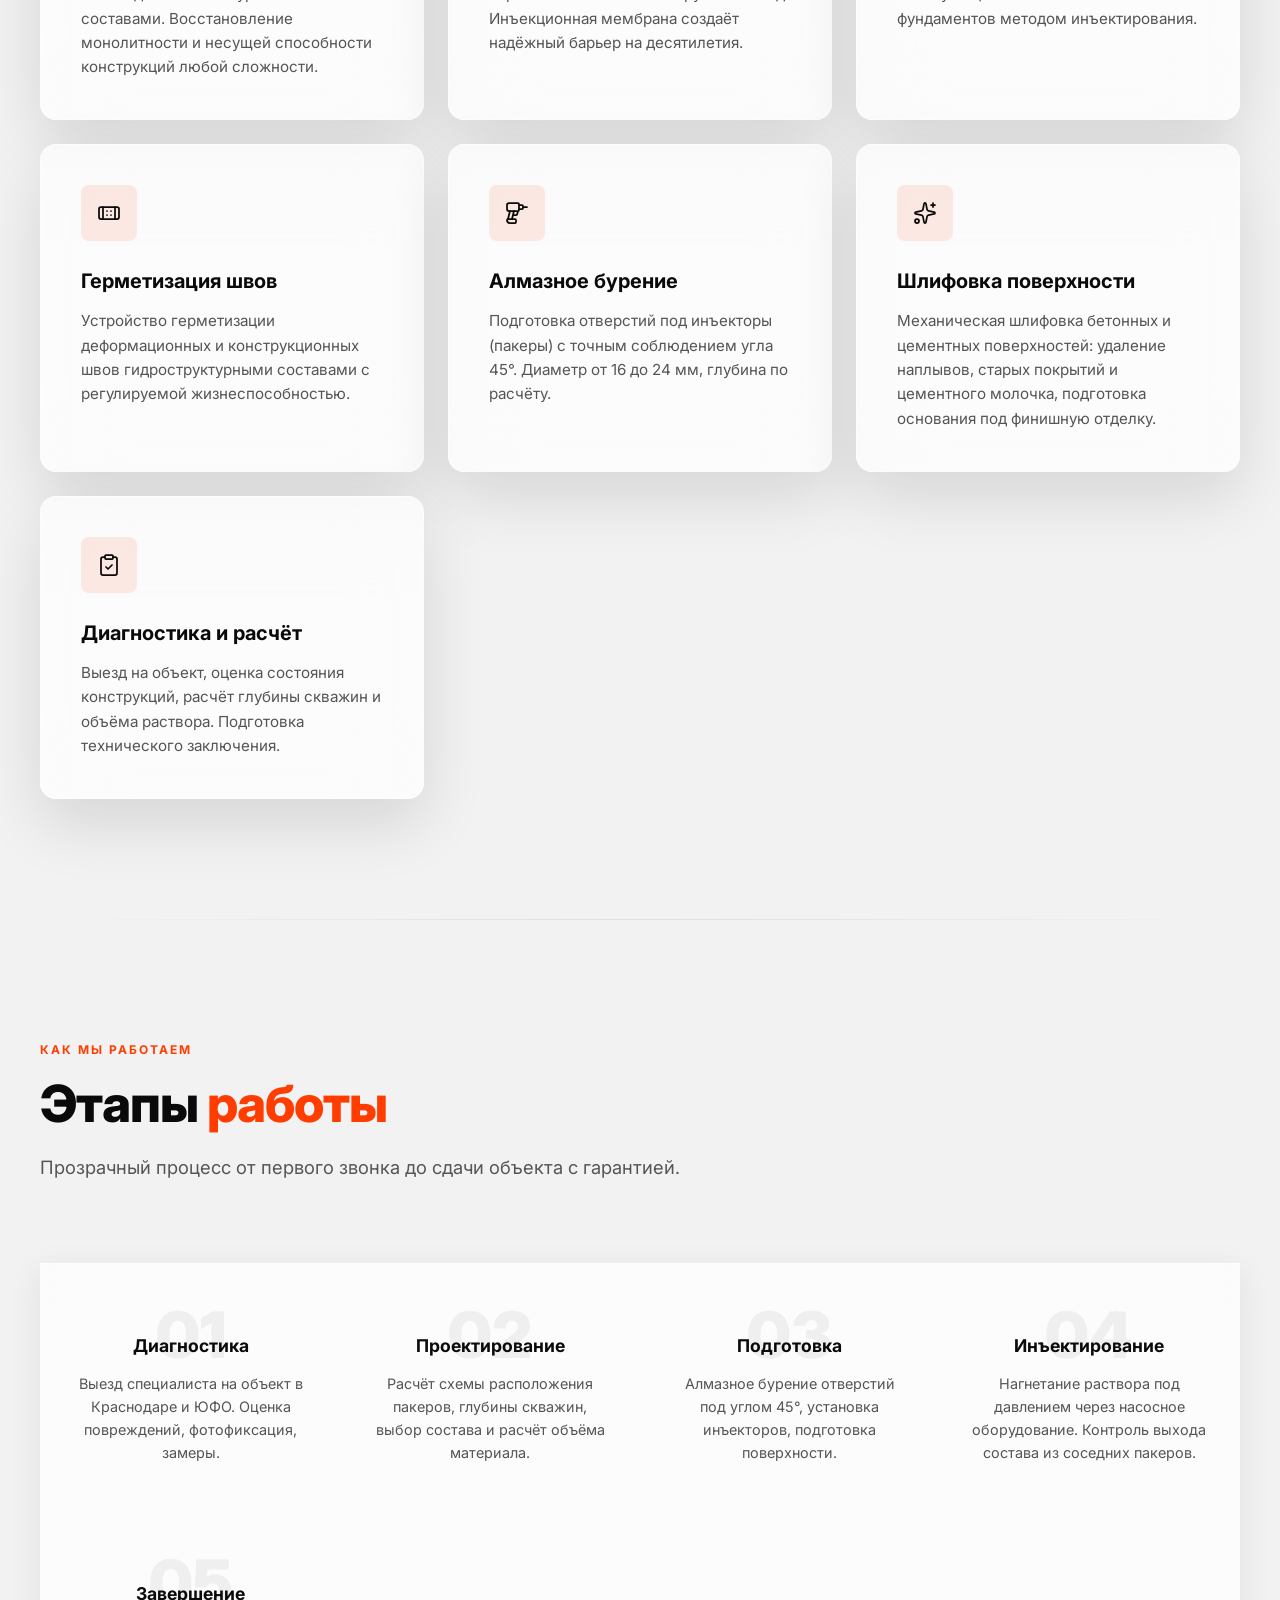
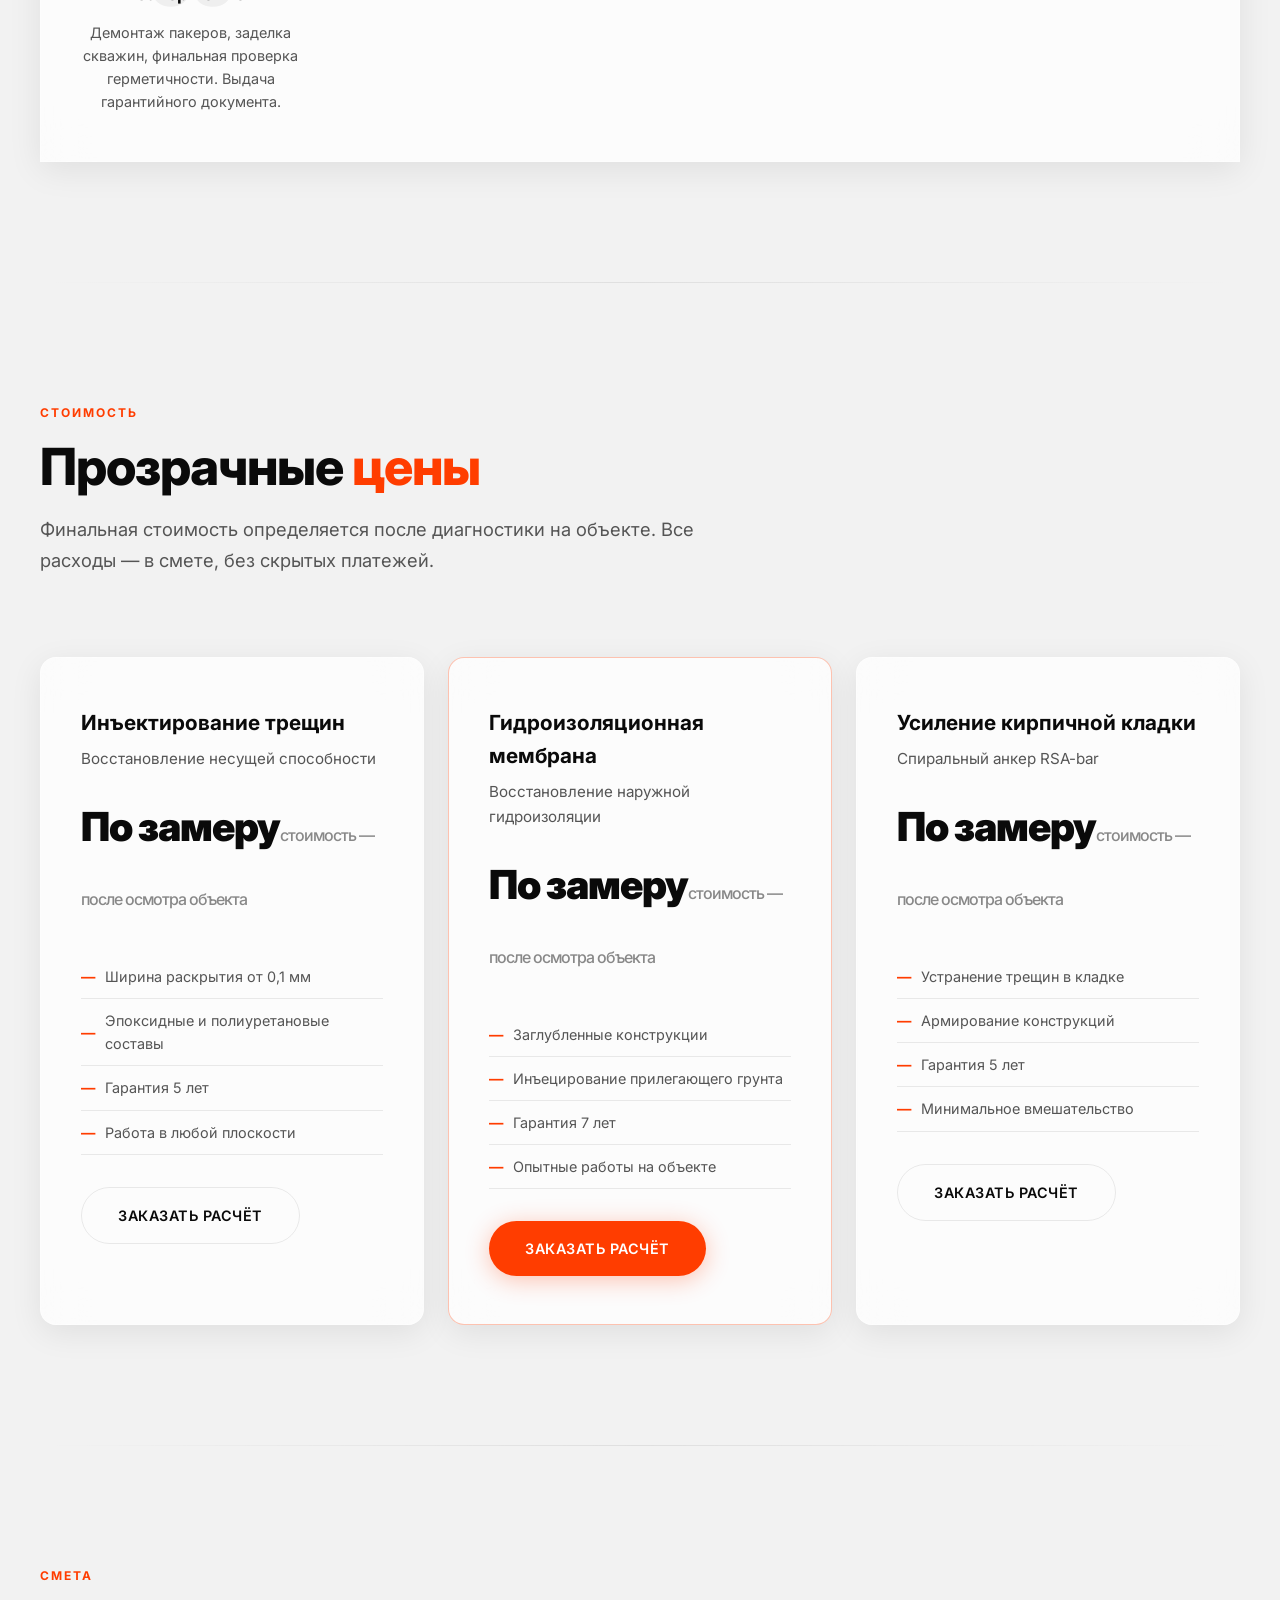
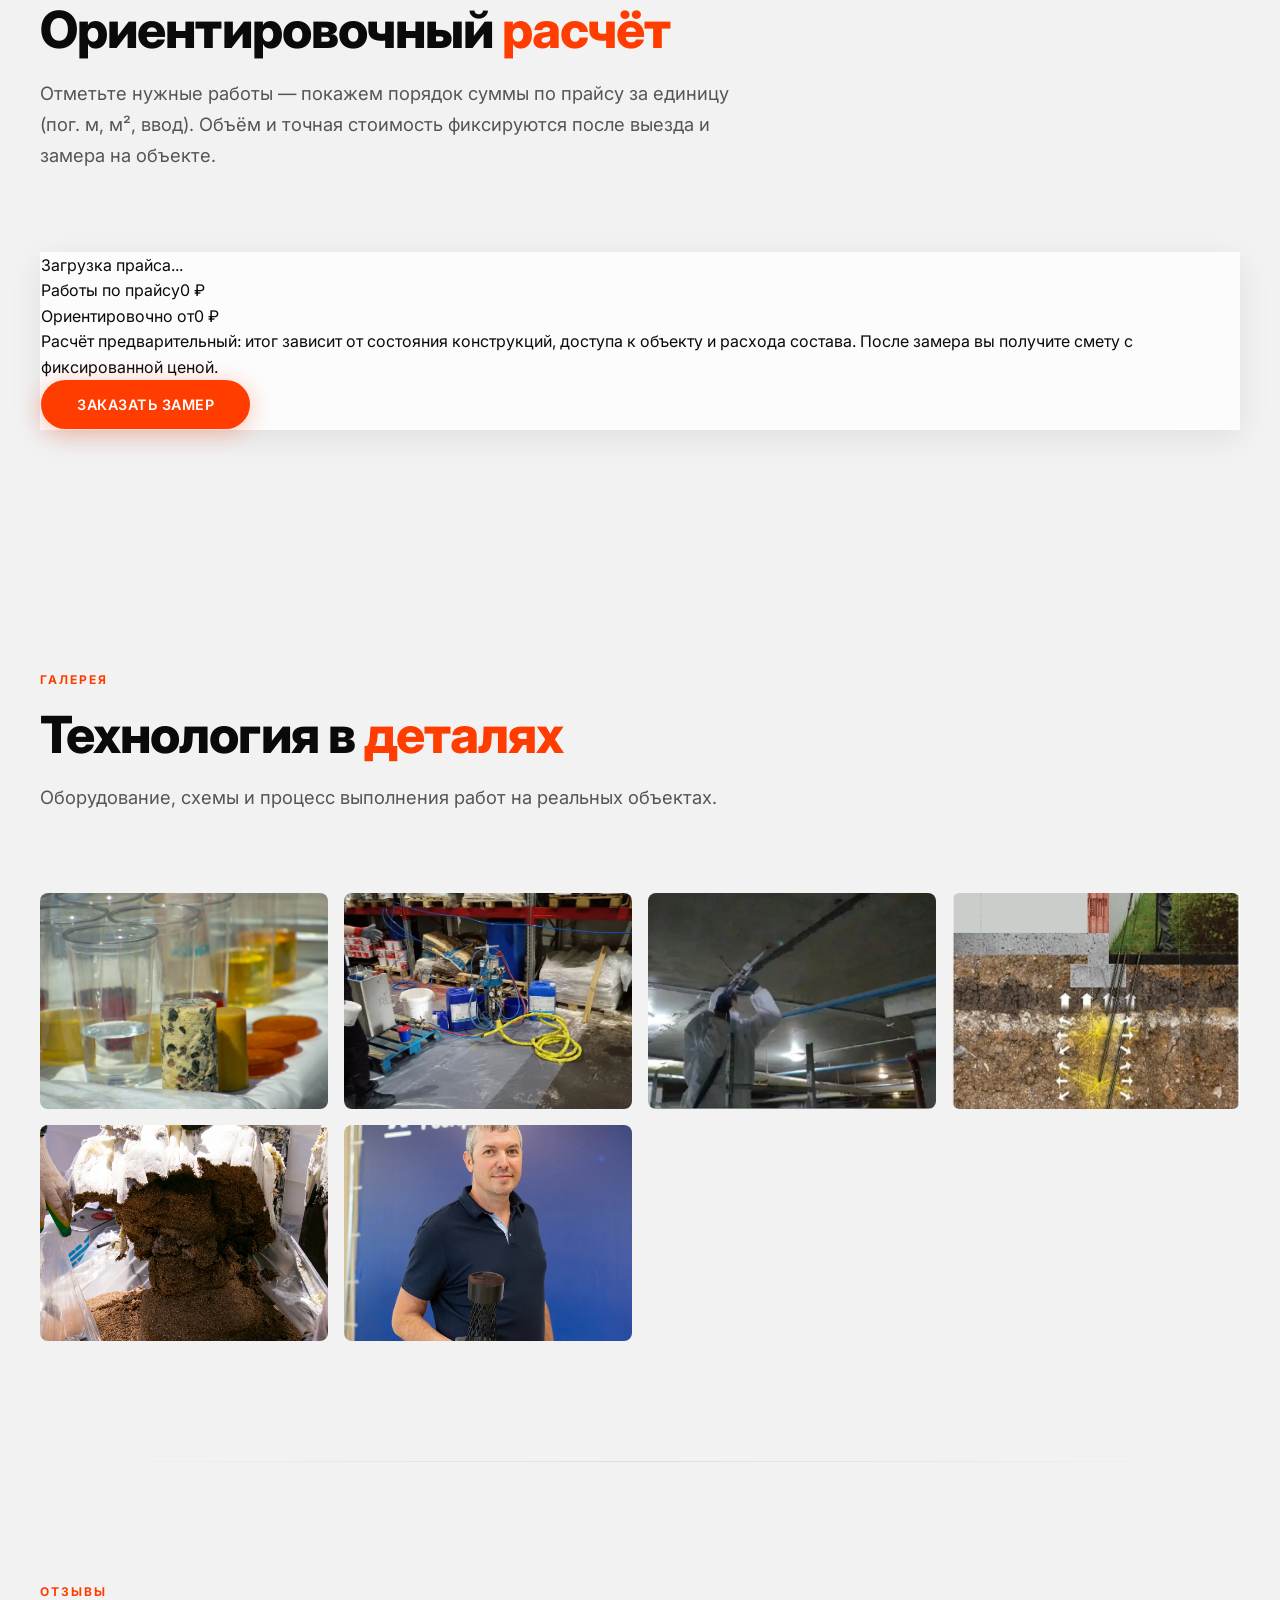
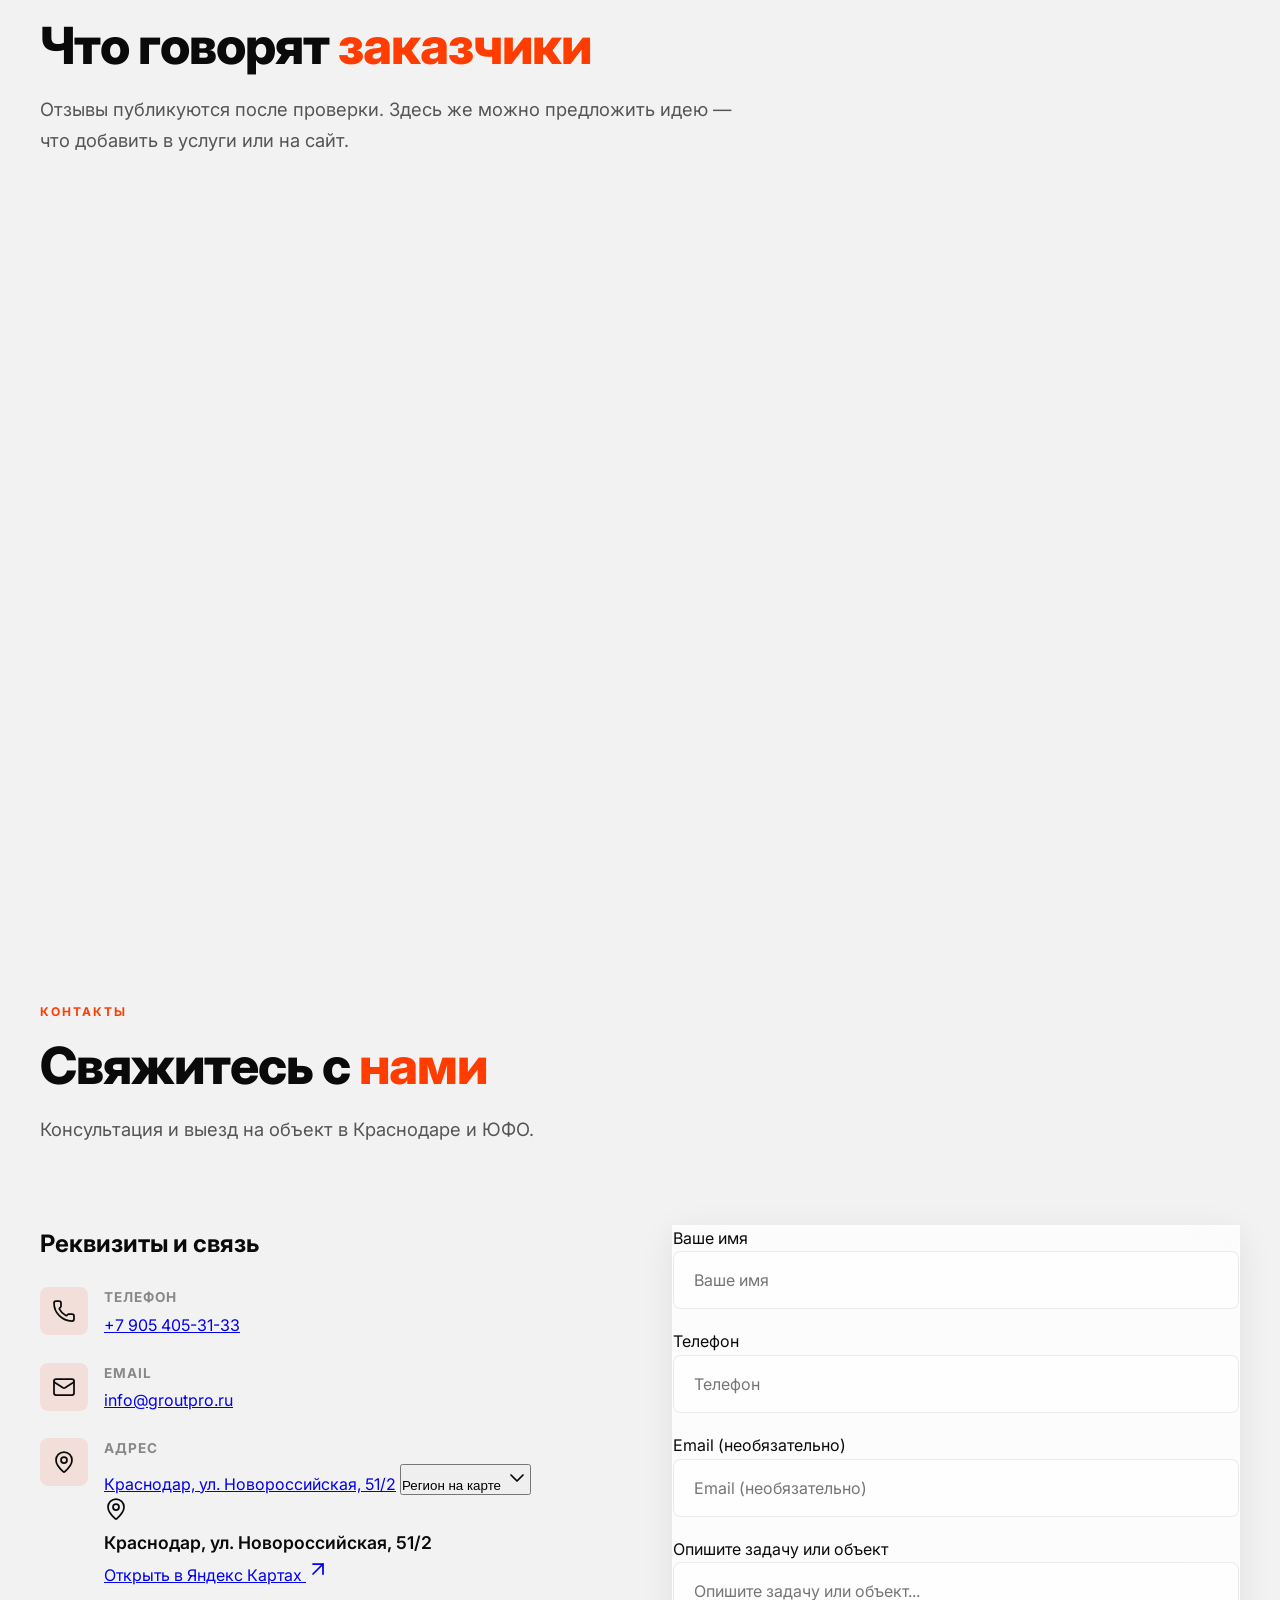
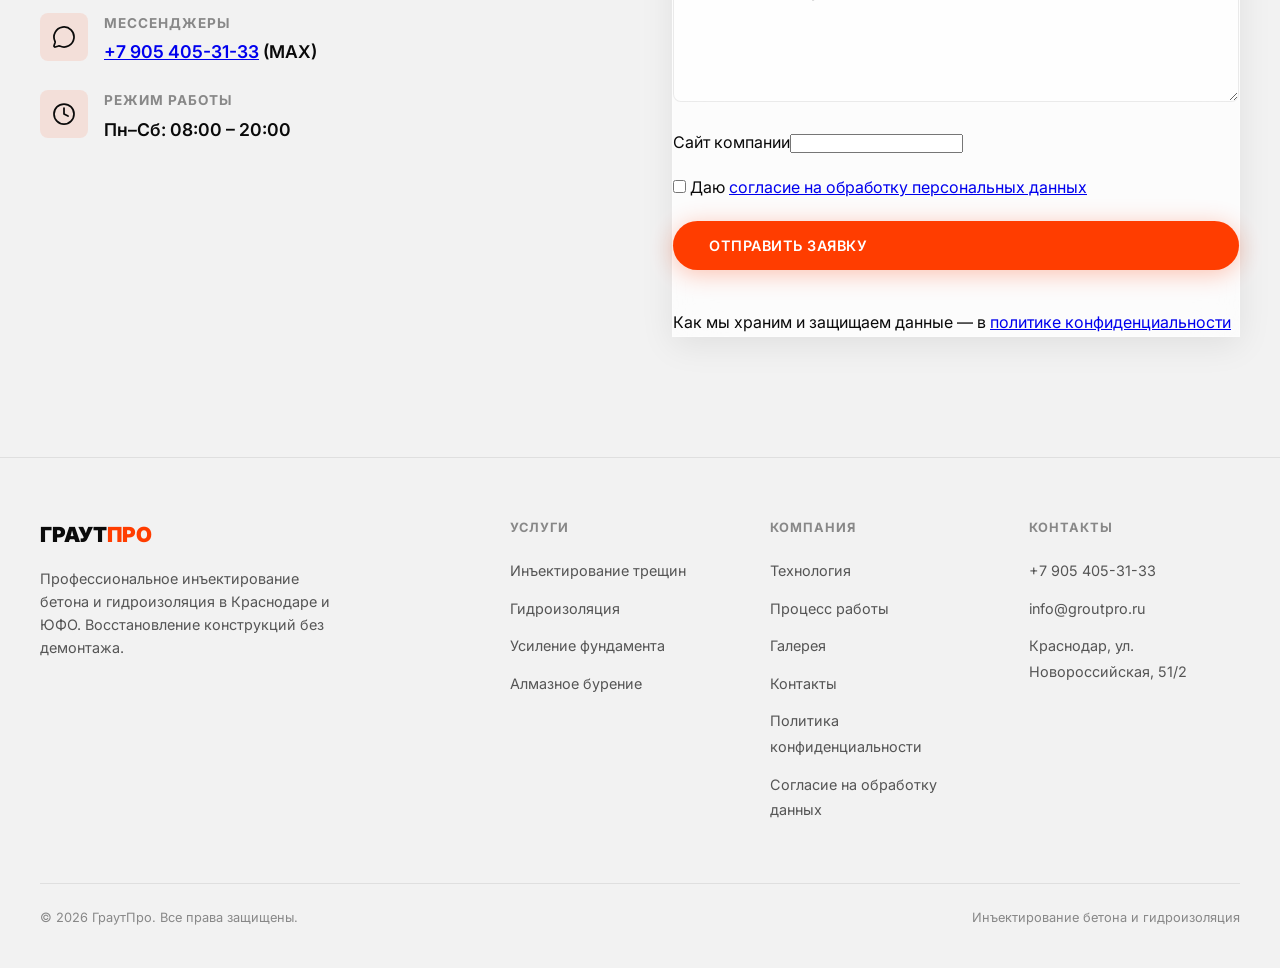
==== commit 365b08c6: "Estimate: hide «Заказать замер» while the form is open The button now hides when it opens the estima" ====
--- a/frontend/index.html
+++ b/frontend/index.html
@@ -484,8 +484,8 @@
             <div class="hp-field" aria-hidden="true"><label>Сайт компании<input type="text" id="estimate-website" tabindex="-1" autocomplete="off"></label></div>
             <label class="consent-checkbox"><input type="checkbox" id="estimate-consent" required> Даю <a href="/consent" target="_blank" rel="noopener">согласие на обработку персональных данных</a></label>
             <button type="submit" class="btn btn-primary btn-block">Отправить заявку на замер</button>
-            <p class="contact-form-status" id="estimate-status" role="status" aria-live="polite"></p>
           </form>
+          <p class="contact-form-status" id="estimate-status" role="status" aria-live="polite"></p>
         </div>
       </div>
     </div>
